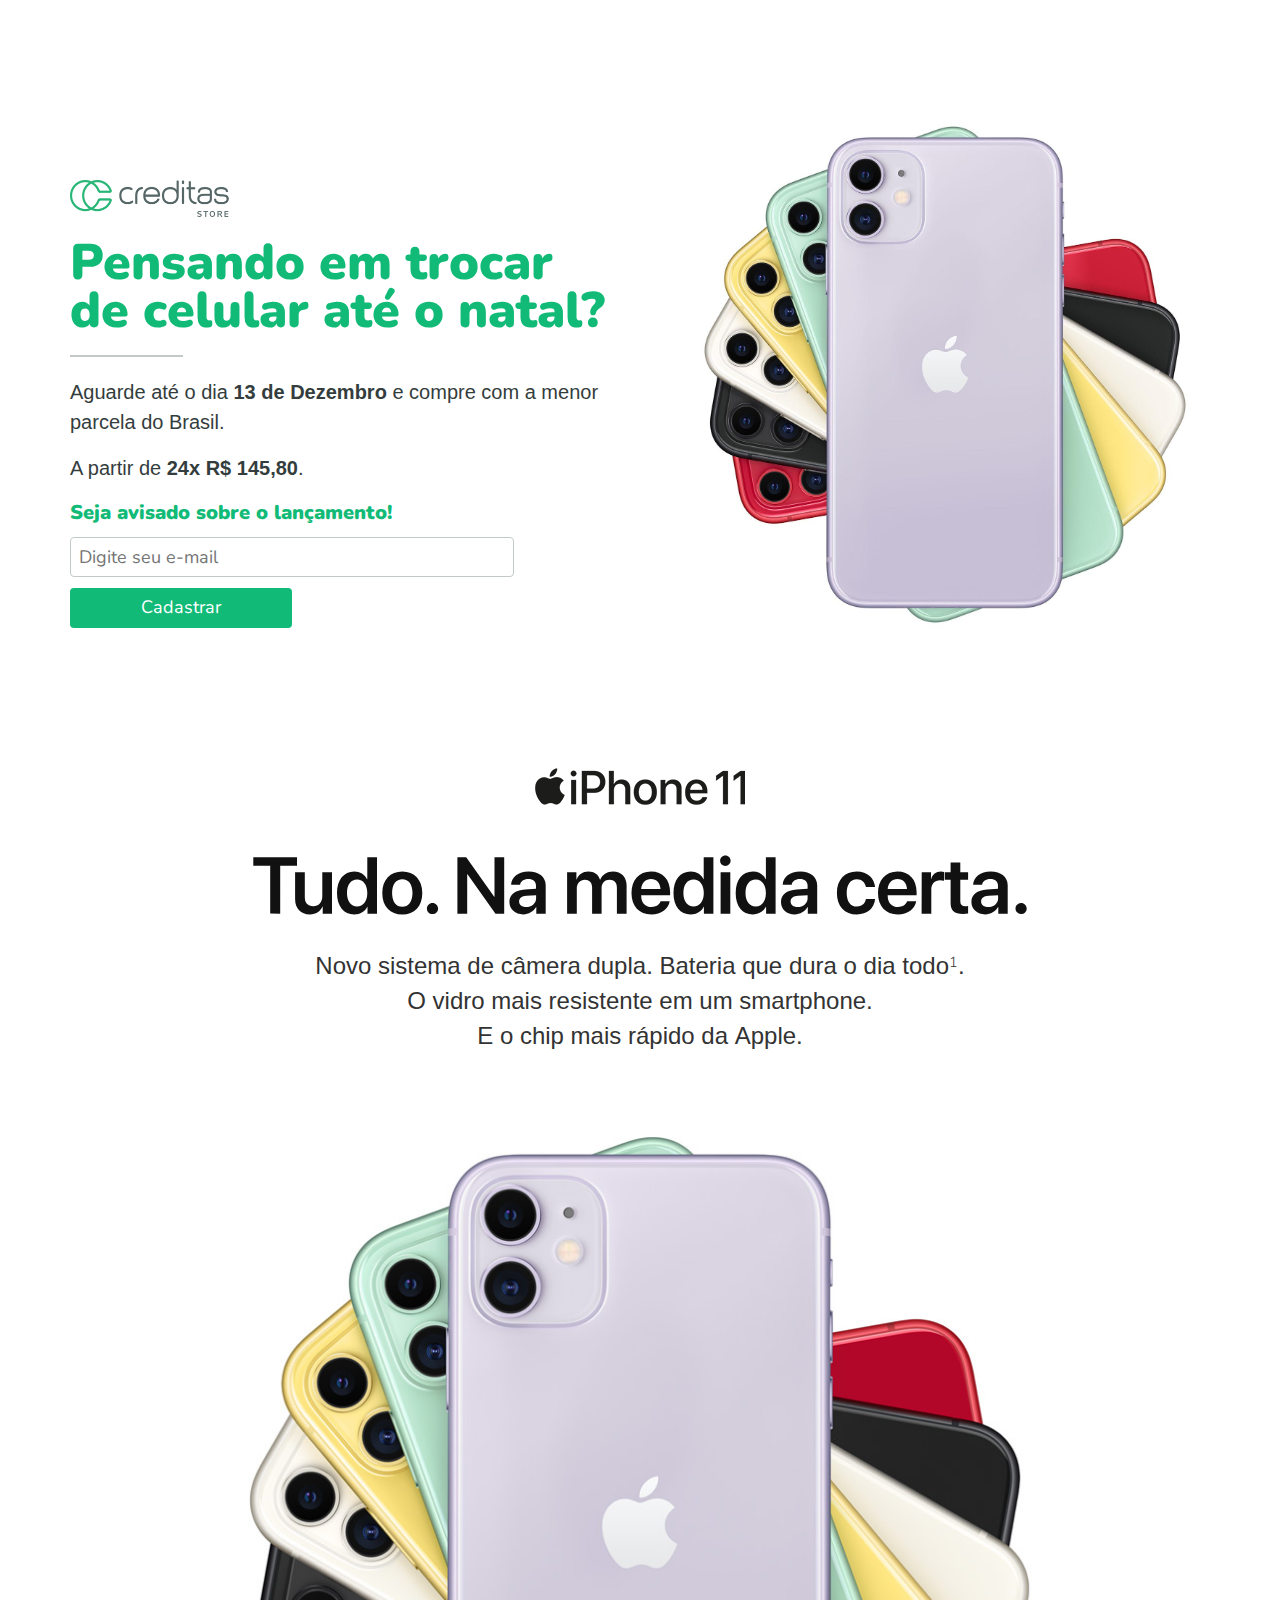
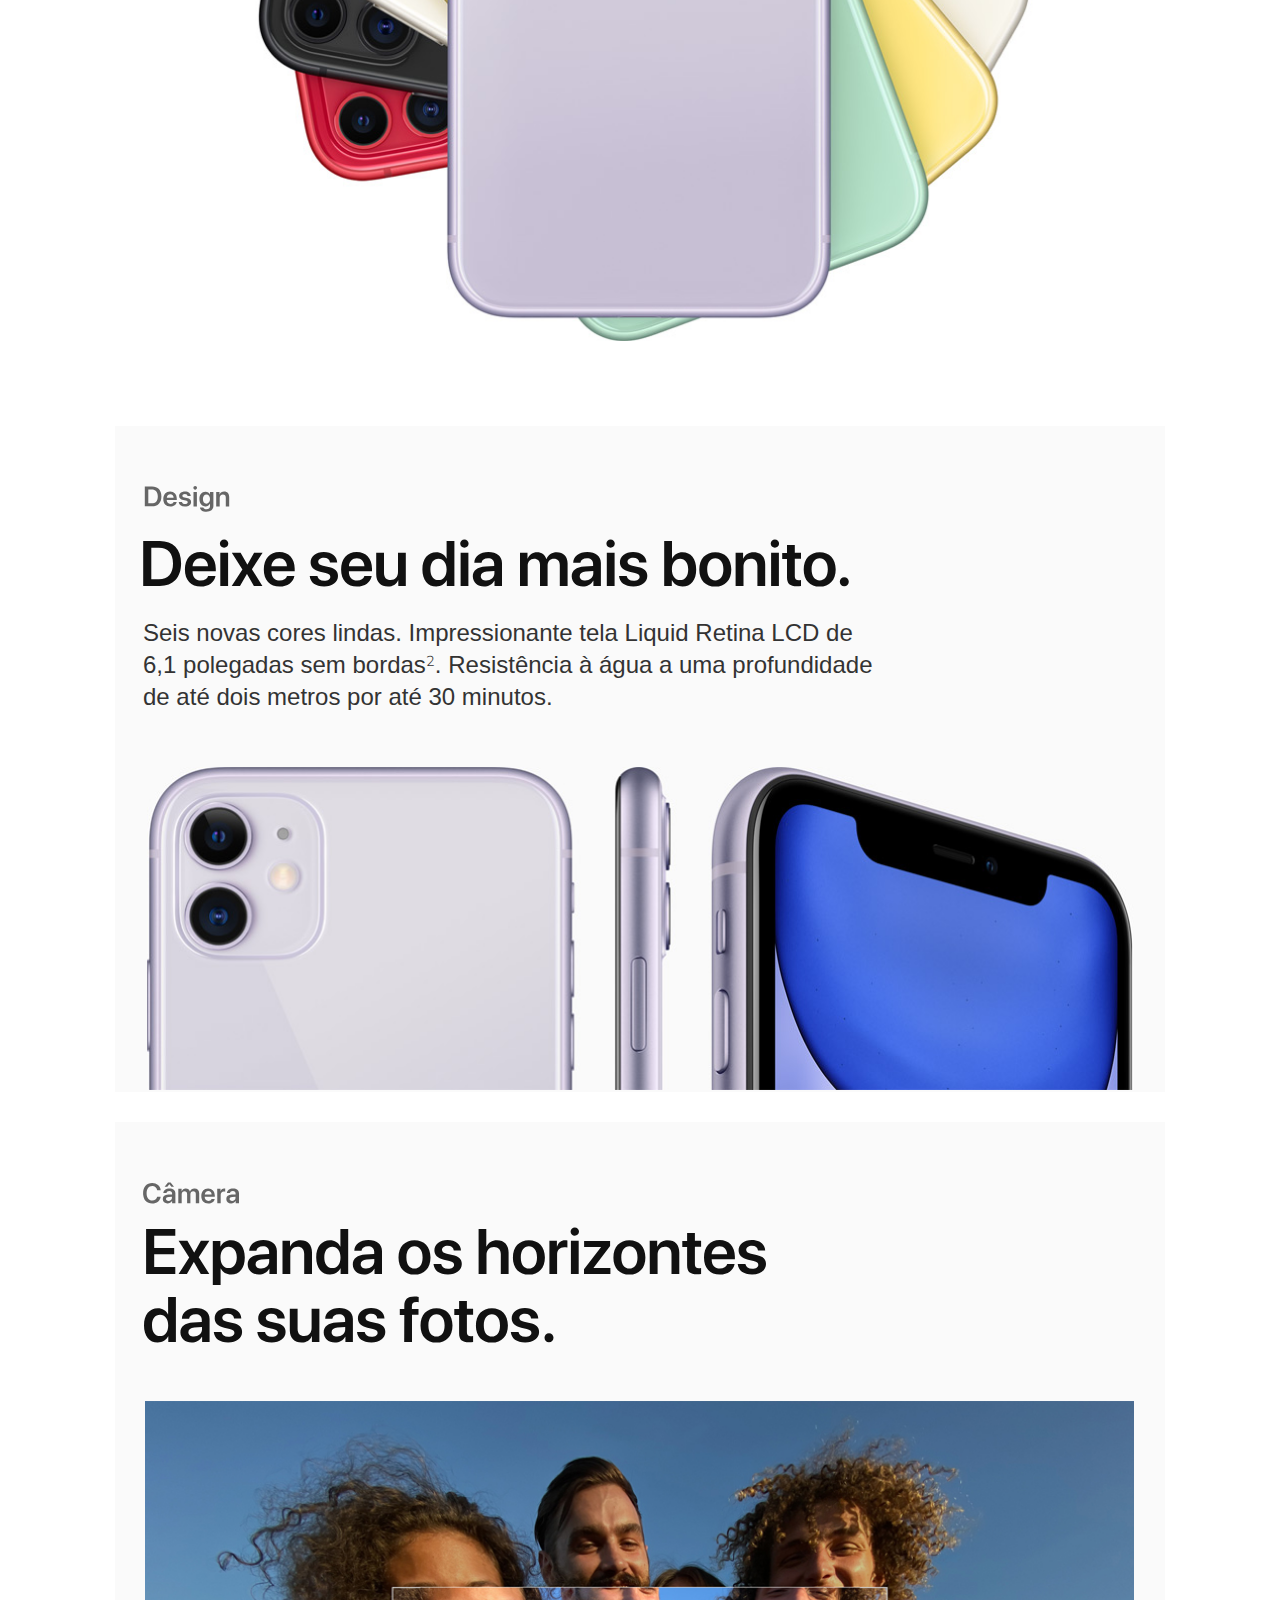
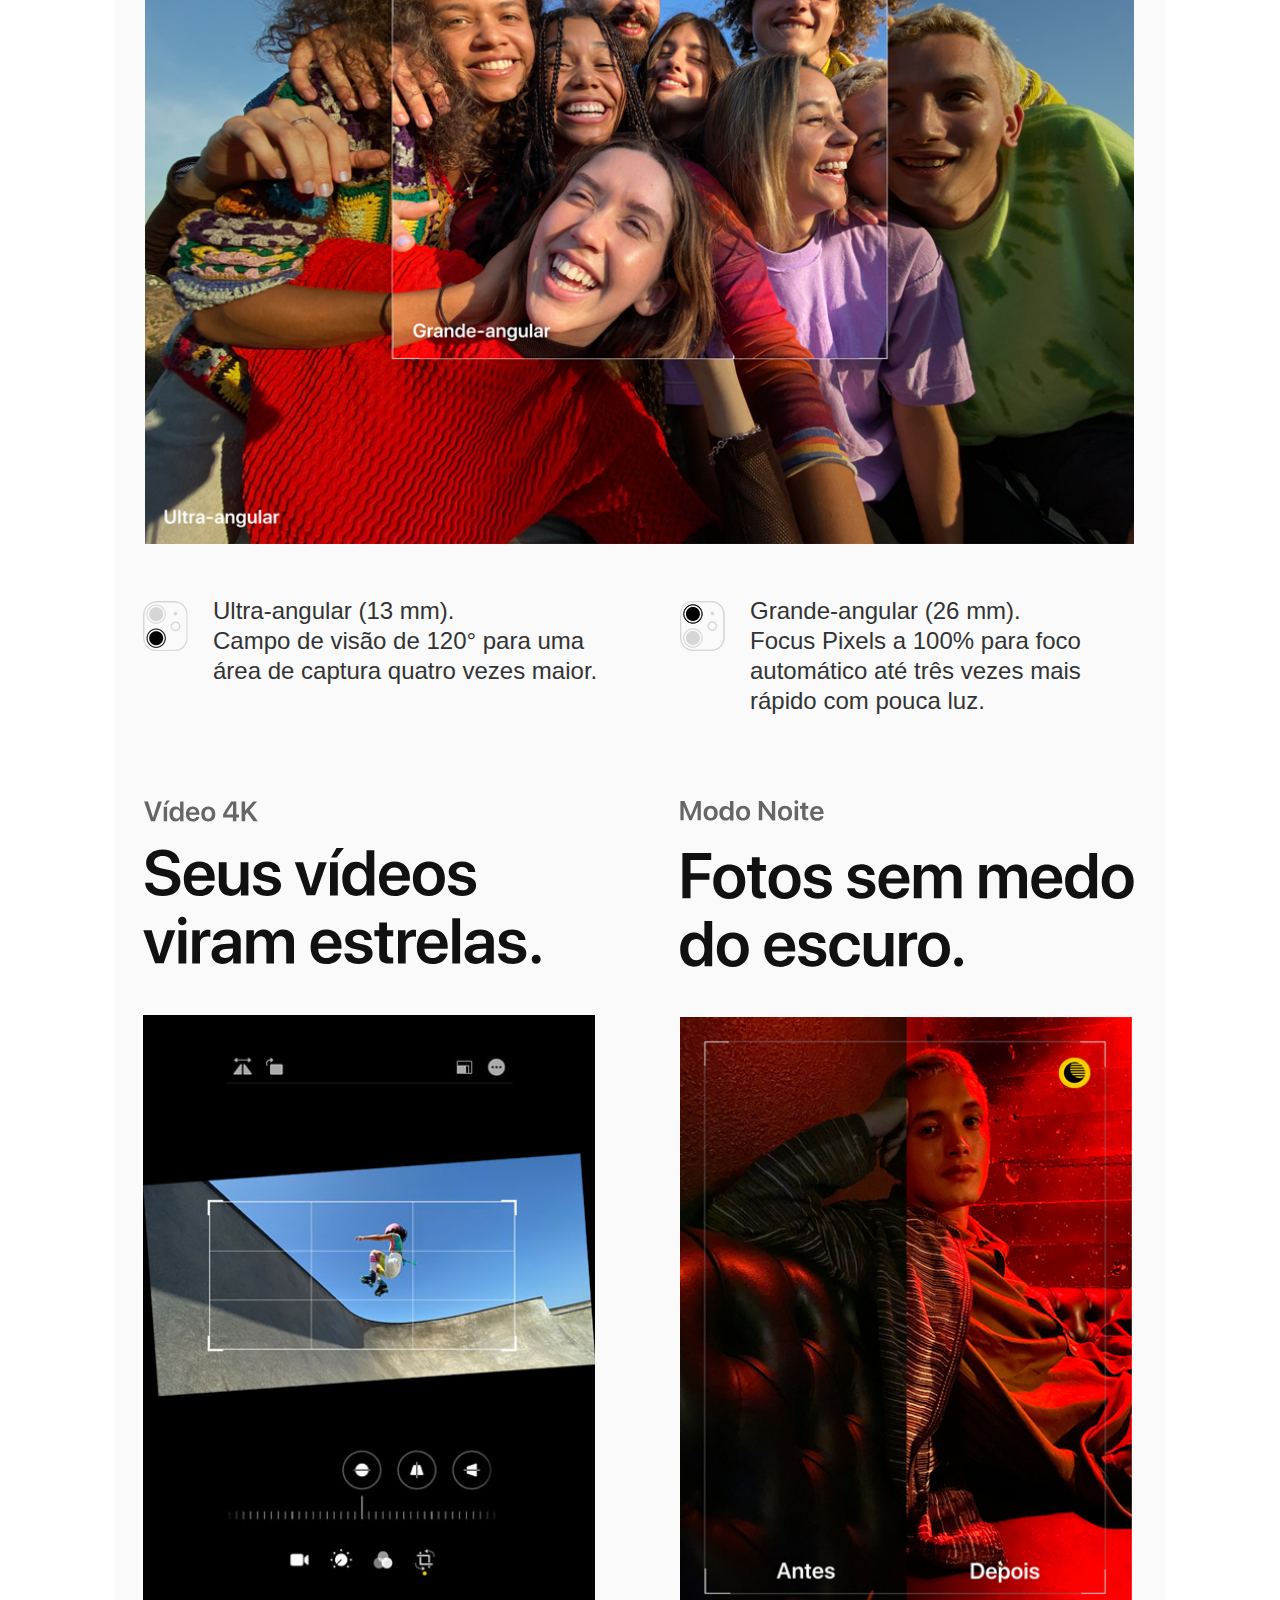
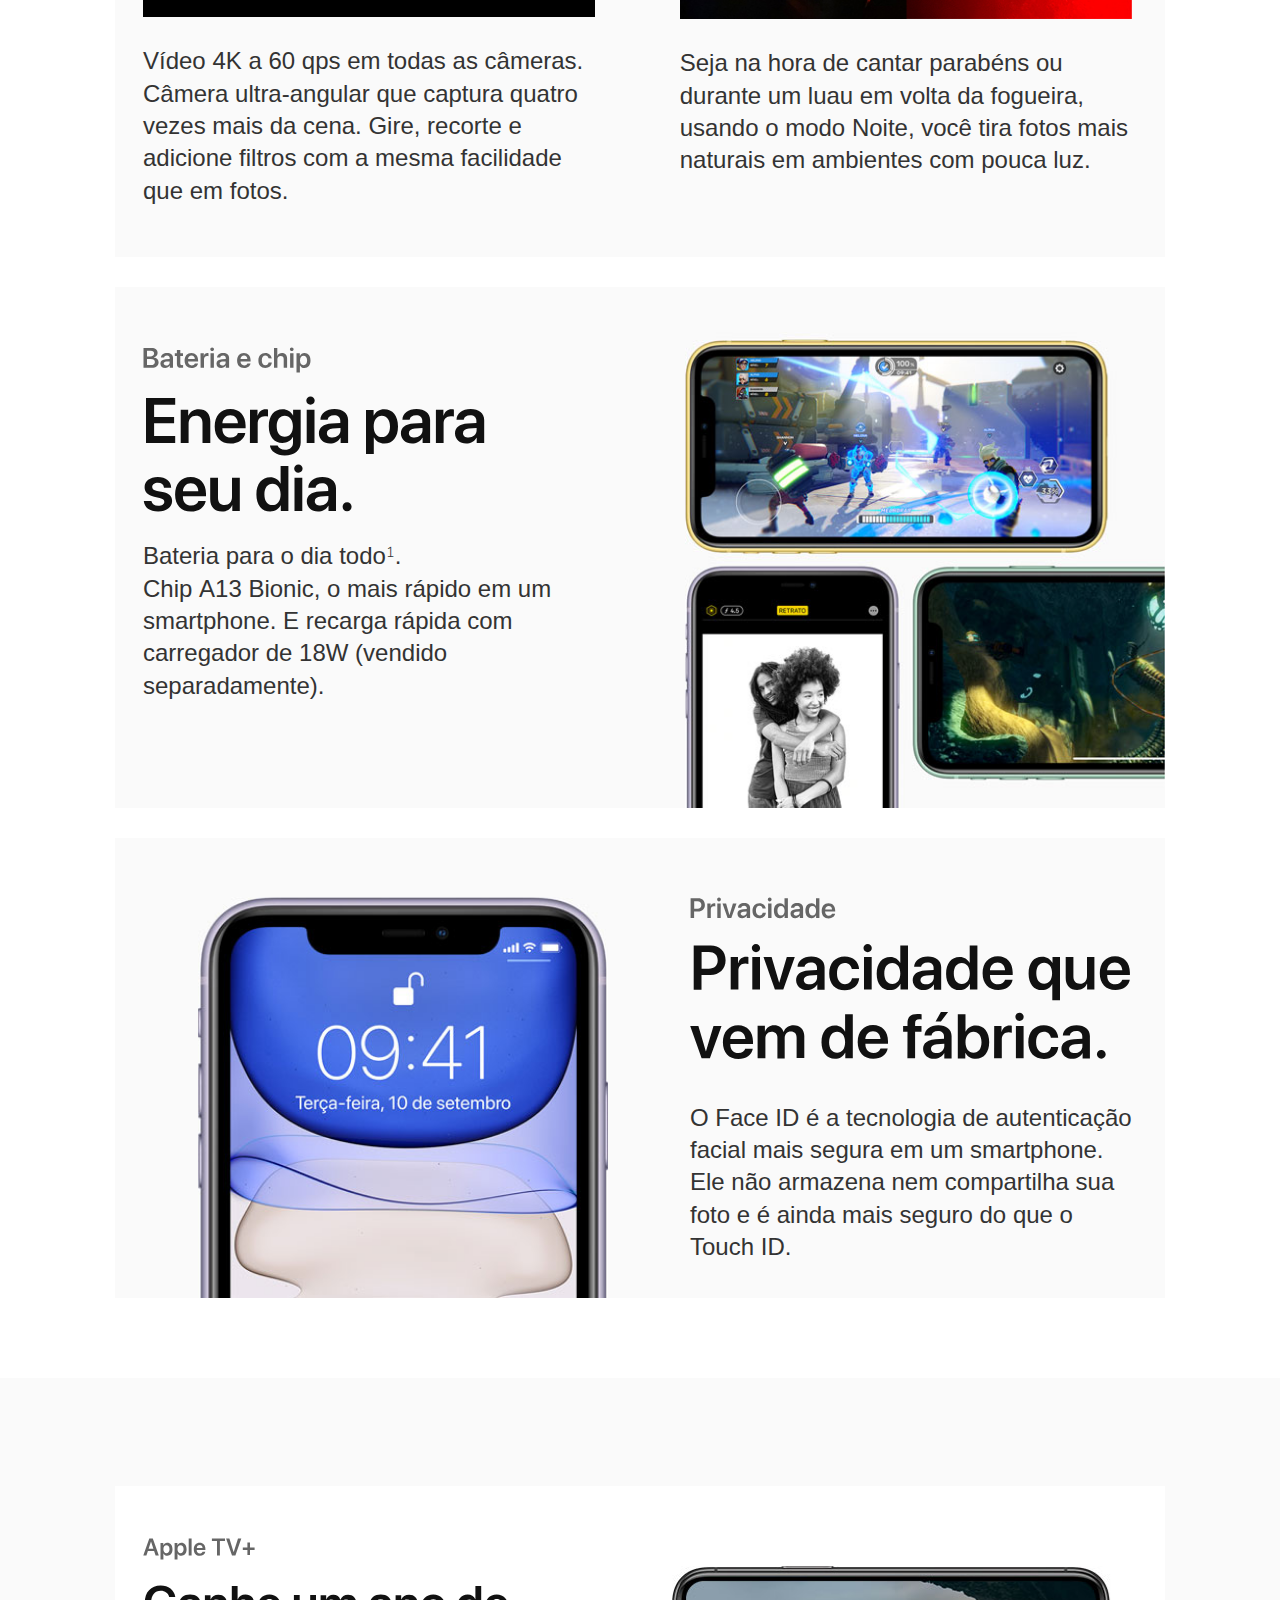
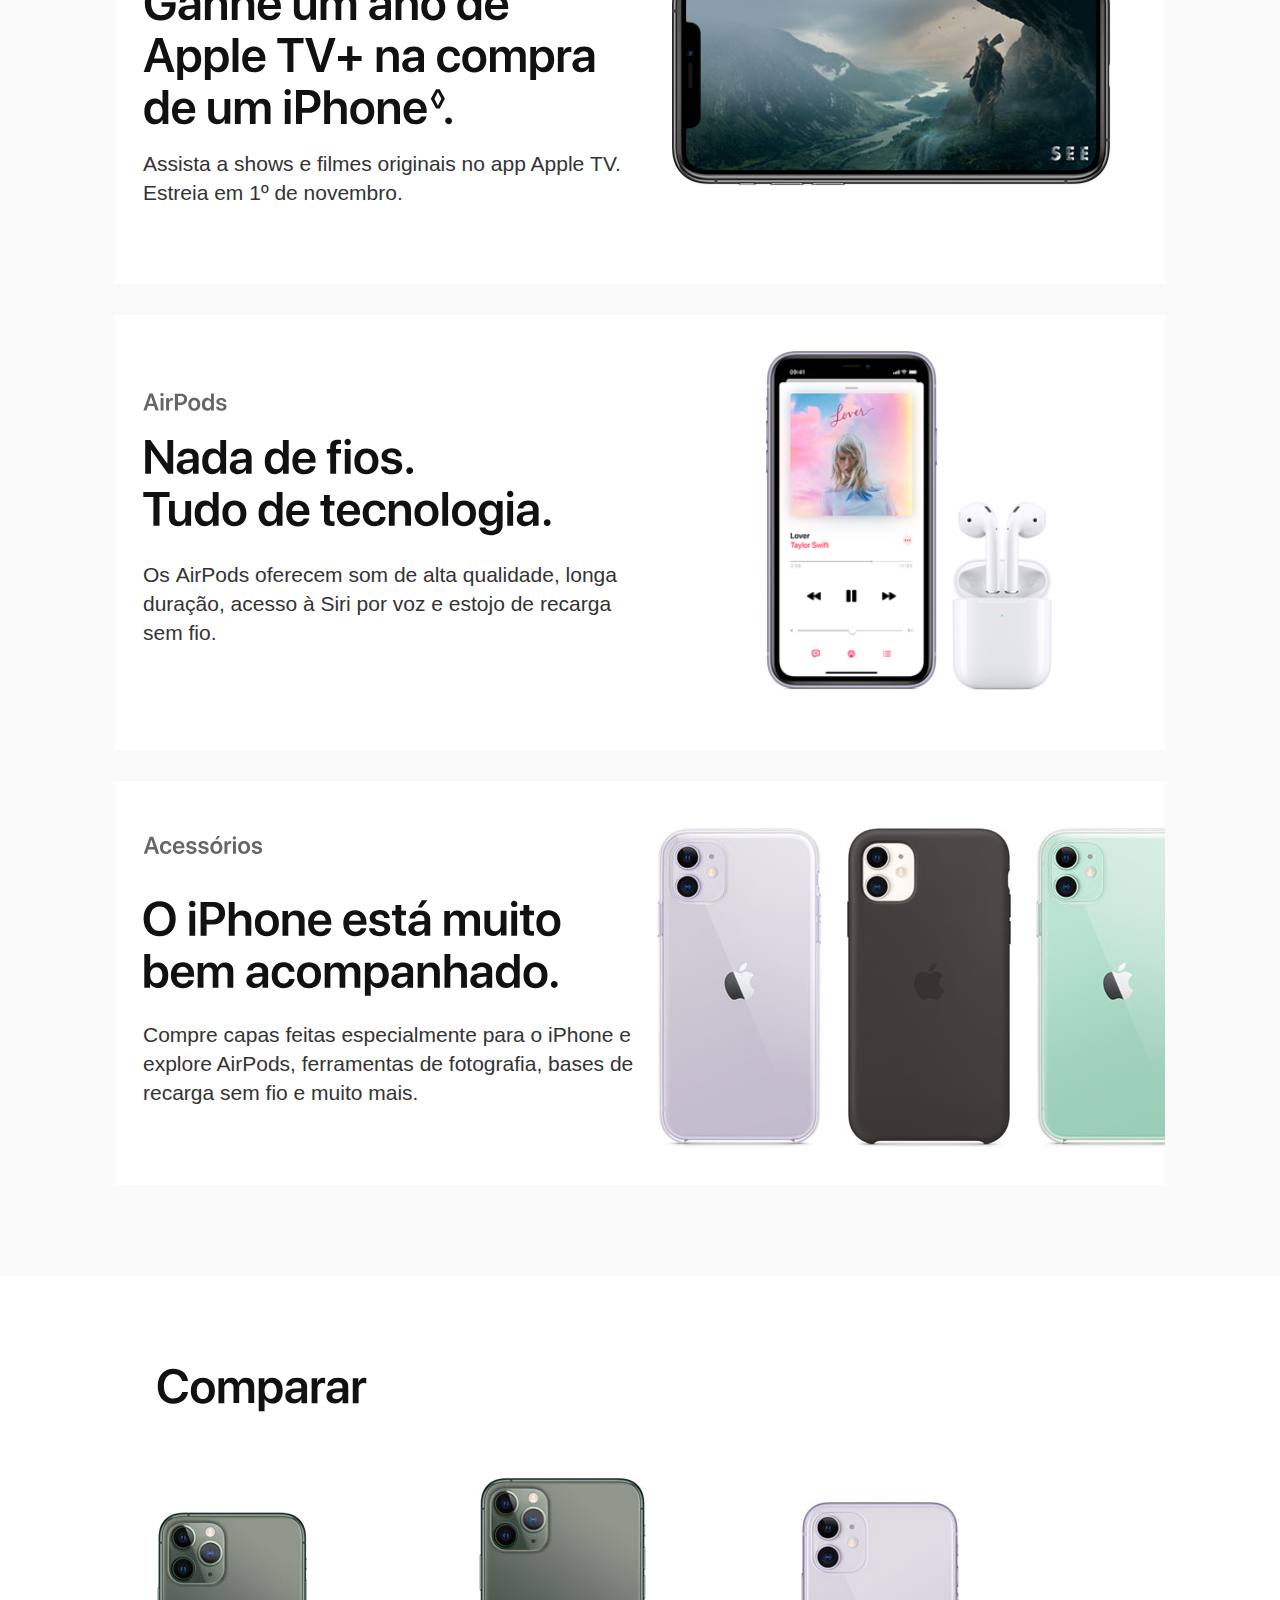
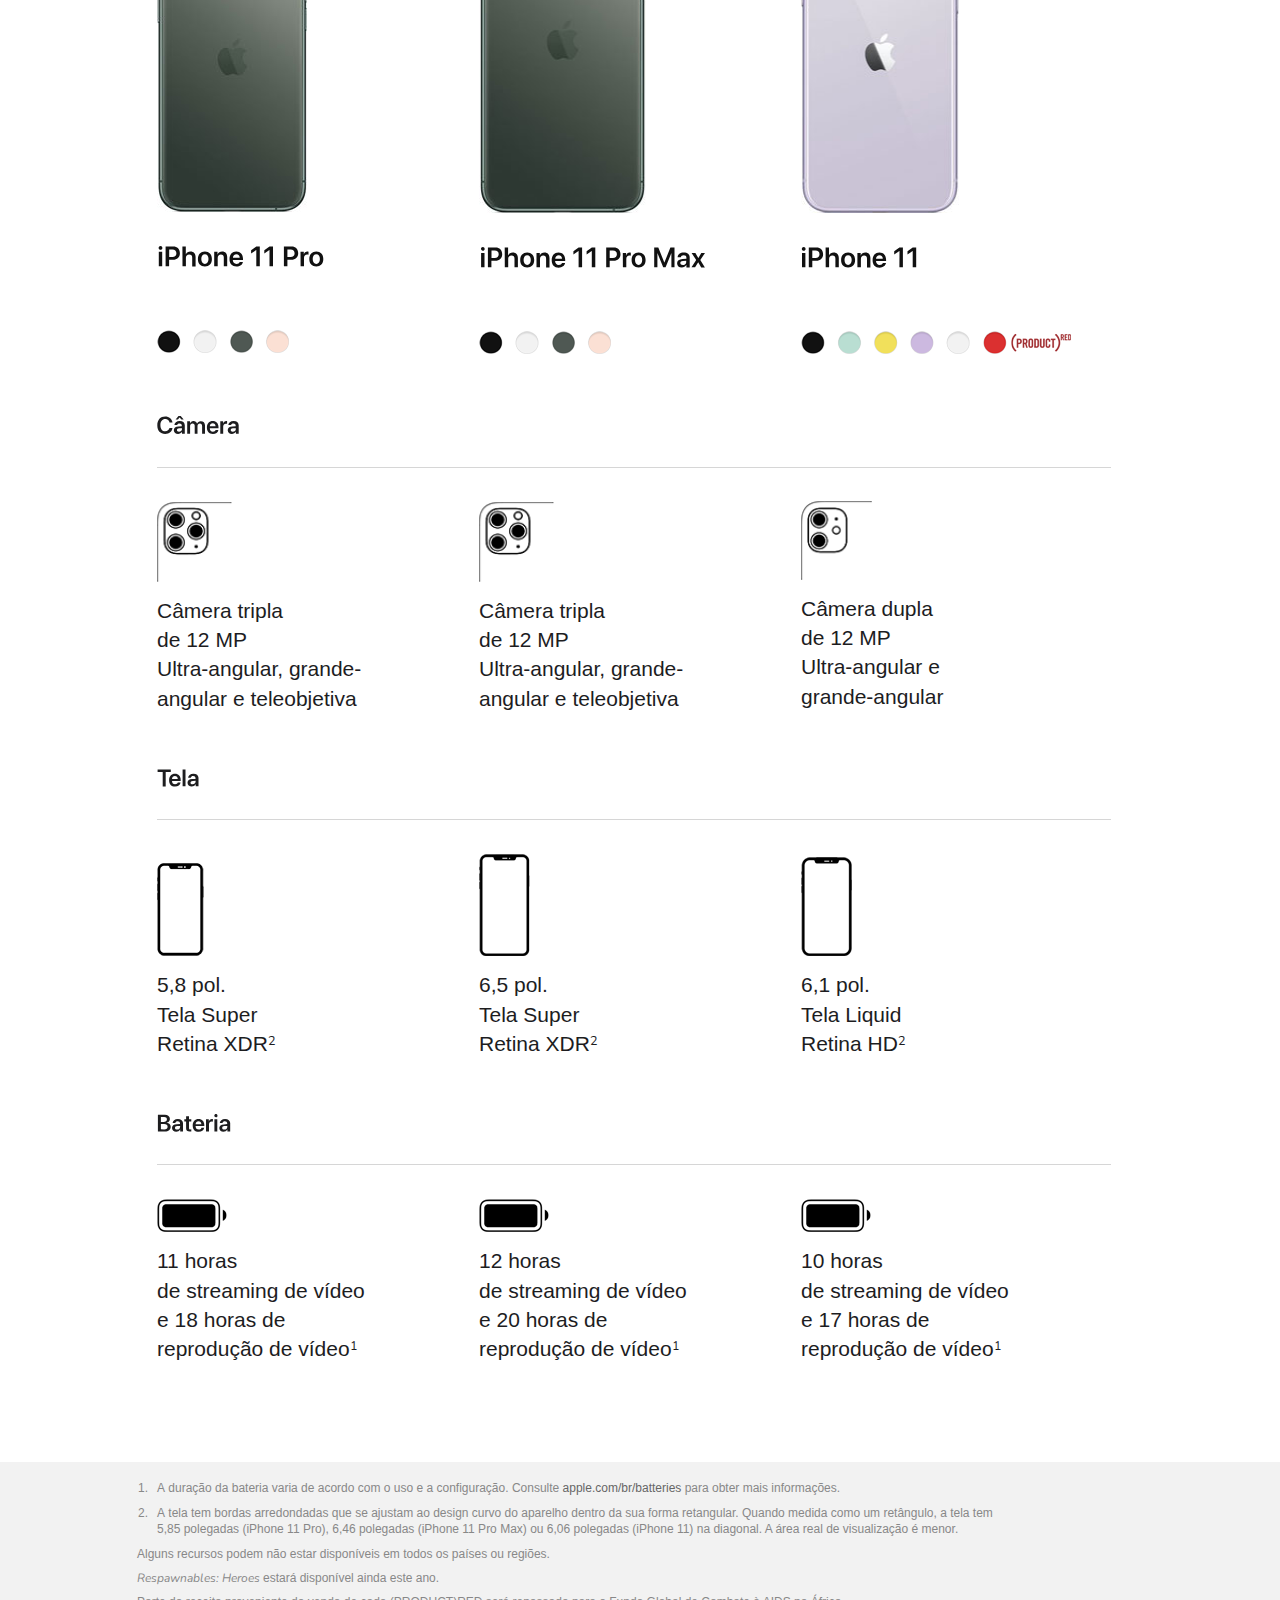
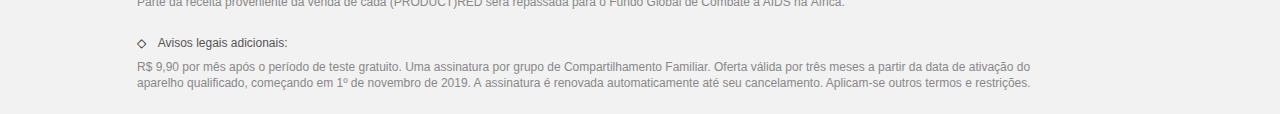
==== landing-teaser/index.html @ 9e68fc58 "tweaks" ====
<!DOCTYPE html>
<html lang="en">
<head>
  <meta charset="utf-8">
  <title>Creditas Store - Não compre seu iPhone agora! Aguarde nosso lançamento no dia 13</title>
  <meta content="width=device-width, initial-scale=1.0" name="viewport">
  <meta content="" name="keywords">
  <meta content="" name="description">
  <script src="https://code.jquery.com/jquery-3.4.1.min.js"></script>

  <!-- Google Fonts -->
  <link href="https://fonts.googleapis.com/css?family=Nunito:400,800&display=swap" rel="stylesheet">
  <link href="https://fonts.googleapis.com/css?family=Nunito+Sans:600&display=swap" rel="stylesheet">


  <!-- Bootstrap CSS File -->
  <link href="lib/bootstrap/css/bootstrap.min.css" rel="stylesheet">

  <!-- Main Stylesheet File -->
  <link href="css/style.css" rel="stylesheet">
  <!-- Apple Stylesheet File -->
  <link rel="stylesheet" href="css/apple.css">

  <script>
  $(document).ready(function(){
    // Add smooth scrolling to all links
    $("a").on('click', function(event) {

      // Make sure this.hash has a value before overriding default behavior
      if (this.hash !== "") {
        // Prevent default anchor click behavior
        event.preventDefault();

        // Store hash
        var hash = this.hash;

        // Using jQuery's animate() method to add smooth page scroll
        // The optional number (800) specifies the number of milliseconds it takes to scroll to the specified area
        $('html, body').animate({
          scrollTop: $(hash).offset().top
        }, 800, function(){

          // Add hash (#) to URL when done scrolling (default click behavior)
          window.location.hash = hash;
        });
      } // End if
    });
  });
  </script>

</head>

<body>

  <div id="header">
    <div class="container">
      <div class="row">
        <div class="col-md-6 mt">
          <h4 color="5dca88"><a href="index.html"><img src="img/creditas-store.gif" alt="Creditas Store" id="creditasLogo"></a></h4>
          <h2>Pensando em trocar de celular até o natal?</h2>
          <hr>
          <p>Aguarde até o dia <strong>13 de Dezembro</strong> e compre com a menor parcela do Brasil.</p>
          <h3>A partir de <strong>24x R$ 145,80</strong>.</h3>

          <div>
            <h6>Seja avisado sobre o lançamento!</h6>
            <form id="newsletter-form">
              <input type="text" name="Endereço de E-mail" placeholder="Digite seu e-mail"/>
              <button type="submit"id="submit-form">Cadastrar</button>
            </form>
          </div>

          <!-- <a href="#saibamaisiphone11">Conheça mais sobre o modelo</a> -->
        </div>

        <div class="col-md-6 centered">
          <img src="img/iphone-front.jpg" width="580">
        </div>
      </div>
      <!--/row -->
    </div>
    <!-- /.container -->
  </div>
  <!--/Header -->
  <!-- Apple product -->
  <div class="iphone11area" id="saibamaisiphone11">
    <div id="p1ca550">

    <div class="p1ca550-main-content-wrapper p1ca550-layout-orig p1ca550-layout-light">
        <section class="p1ca550-content-container p1ca550-section-intro">
            <div class="p1ca550-row p1ca550-row-gutter p1ca550-row-gutter-intro">
                <div class="p1ca550-small-12 p1ca550-columns">
                    <h1 class="p1ca550-main-logo" id="">iPhone 11</h1>
                </div>
            </div>
            <div class="p1ca550-row p1ca550-row-gutter p1ca550-heading">
                <div class="p1ca550-column p1ca550-small-12">
                    <h2 class="p1ca550-content-section-heading p1ca550-center p1ca550-svg" data-layers="RX-S1_Headline">Tudo. Na medida certa.</h2>

                    <!-- <div class="p1ca550-row p1ca550-desktop-hide">
                        <div class="p1ca550-small-12 p1ca550-background-image p1ca550-background-image-hero">
                        </div>
                    </div> -->

                    <p class="p1ca550-section-text p1ca550-center" data-layers="S1_Para_1">Novo sistema de câmera dupla. Bateria que dura o dia todo<sup class="p1ca550-sup">1</sup>. O vidro mais resistente em um smartphone. <br class="p1ca550-desktop-break">E o chip mais rápido da Apple.</p>
                </div>
            </div>
            <div class="p1ca550-row p1ca550-mobile-hide">
                <div class="p1ca550-small-12 p1ca550-background-image p1ca550-background-image-hero">
                </div>
            </div>
        </section>    <section class="p1ca550-content-container p1ca550-section-2">
            <div class="p1ca550-row p1ca550-row-gutter">
                <div class="p1ca550-column p1ca550-small-12">
                    <h3 class="p1ca550-content-section-heading p1ca550-svg" data-layers="RX-S2_Sub_1">Design</h3>
                    <h2 class="p1ca550-content-section-heading p1ca550-svg" data-layers="RX-S2_Title_1">Deixe seu dia mais bonito.</h2>
                    <div class="p1ca550-row p1ca550-desktop-hide">
                        <div class="p1ca550-small-12 p1ca550-background-image p1ca550-background-image-section-2-1">
                        </div>
                    </div>
                    <p class="p1ca550-section-text" data-layers="S2_Para_1">Seis novas cores lindas. Impressionante tela Liquid Retina LCD de 6,1 polegadas sem bordas<sup class="p1ca550-sup">2</sup>. Resistência à água a uma profundidade de até dois metros por até 30 minutos.</p>
                </div>
            </div>
            <div class="p1ca550-row p1ca550-mobile-hide">
                <div class="p1ca550-small-12 p1ca550-background-image p1ca550-background-image-section-2-1">
                </div>
            </div>
        </section>    <section class="p1ca550-content-container p1ca550-section-3">
            <div class="p1ca550-row p1ca550-row-gutter">
                <div class="p1ca550-column p1ca550-small-12">
                    <h3 class="p1ca550-content-section-heading p1ca550-svg" data-layers="RX-S3_Sub_1">Câmera</h3>
                    <h2 class="p1ca550-content-section-heading p1ca550-svg" data-layers="RX-S3_Title_1,RX-S3_Title_1_1">Expanda os horizontes das suas fotos. &nbsp;</h2>
                </div>
            </div>
            <div class="p1ca550-row p1ca550-row-gutter">
                <div class="p1ca550-small-12 p1ca550-background-image p1ca550-background-image-section-3-1">
                </div>
            </div>
            <div class="p1ca550-row p1ca550-row-gutter p1ca550-product-features">
                <div class="p1ca550-columns p1ca550-small-12 p1ca550-medium-6">
                    <div class="p1ca550-product-image p1ca550-background-image p1ca550-background-image-lense">

                    </div>
                    <div class="p1ca550-product-text">
                        <p data-layers="S3_Para_1_2"><span class="p1ca550-strong" data-layers="S3_Para_1">Ultra-angular (13 mm).</span><br>Campo de visão de 120&#176; para uma área de captura quatro vezes maior.</p>
                    </div>
                </div>
                <div class="p1ca550-columns p1ca550-small-12 p1ca550-medium-6">
                    <div class="p1ca550-product-image p1ca550-background-image p1ca550-background-image-lense-2 p1ca550-nudge-desk">

                    </div>
                    <div class="p1ca550-product-text p1ca550-nudge-desk">
                        <p data-layers="S3_Para_2_2"><span class="p1ca550-strong" data-layers="S3_Para_2">Grande-angular (26 mm).</span><br>Focus Pixels a 100% para foco automático até três vezes mais rápido com pouca luz.</p>
                    </div>
                </div>
            </div>
        </section>    <section class="p1ca550-content-container p1ca550-section-4">
            <div class="p1ca550-row p1ca550-row-gutter">
                <div class="p1ca550-columns p1ca550-small-12 p1ca550-medium-6">
                    <div class="p1ca550-row p1ca550-inner-gutter-1">
                        <div class="p1ca550-column p1ca550-small-12">
                            <h3 class="p1ca550-content-section-heading p1ca550-svg p1ca550-sub-title-1" data-layers="RX-S3_Sub_2">Vídeo 4K</h3>
                            <h2 class="p1ca550-content-section-heading p1ca550-svg p1ca550-title-1" data-layers="RX-S3_Title_2">Seus vídeos viram estrelas.</h2>
                        </div>
                        <div class="p1ca550-small-12 p1ca550-background-image p1ca550-background-image-section-4-1">
                        </div>
                        <div class="p1ca550-column p1ca550-small-12">
                            <p class="p1ca550-section-text" data-layers="S3_Para_3">Vídeo 4K a 60&#160;qps em todas as câmeras. Câmera ultra-angular que captura quatro vezes mais da cena. Gire, recorte e adicione filtros com a mesma facilidade que em fotos.</p>
                        </div>
                    </div>
                </div>
                <div class="p1ca550-desktop-hide p1ca550-spacer"></div>
                <div class="p1ca550-columns p1ca550-small-12 p1ca550-medium-6">
                    <div class="p1ca550-row p1ca550-inner-gutter-2">
                        <div class="p1ca550-column p1ca550-small-12">
                            <h3 class="p1ca550-content-section-heading p1ca550-svg p1ca550-sub-title-2" data-layers="RX-S3_Sub_3">Modo Noite</h3>
                            <h2 class="p1ca550-content-section-heading p1ca550-svg p1ca550-title-2" data-layers="RX-S3_Title_3">Fotos sem medo do escuro.</h2>
                        </div>
                        <div class="p1ca550-small-12 p1ca550-background-image p1ca550-background-image-section-4-2">
                        </div>
                        <div class="p1ca550-column p1ca550-small-12">
                            <p class="p1ca550-section-text" data-layers="S3_Para_3">Seja na hora de cantar parabéns ou durante um luau em volta da fogueira, usando o modo Noite, você tira fotos mais naturais em ambientes com pouca luz.</p>
                        </div>
                    </div>
                </div>
            </div>
        </section>    <section class="p1ca550-content-container p1ca550-section-5">
            <div class="p1ca550-row p1ca550-row-gutter p1ca550-edge-right">
                <div class="p1ca550-columns p1ca550-small-12 p1ca550-medium-6 p1ca550-constricted">
                    <div class="p1ca550-column p1ca550-small-12">
                        <h3 class="p1ca550-content-section-heading p1ca550-svg" data-layers="RX-S4_Sub_1">Bateria e chip</h3>
                        <h2 class="p1ca550-content-section-heading p1ca550-svg" data-layers="RX-S4_Title_1,RX-S4_Title_1_1">Energia para seu dia.</h2>
                        <p class="p1ca550-section-text" data-layers="S4_Para_1">Bateria para o dia todo<sup class="p1ca550-sup">1</sup>.<br class="p1ca550-desktop-break"> Chip&nbsp;A13&nbsp;Bionic, o mais rápido em um smartphone. E recarga rápida com carregador de 18W (vendido separadamente).</p>
                    </div>
                </div>
                <div class="p1ca550-columns p1ca550-small-12 p1ca550-medium-6">
                    <div class="p1ca550-small-12 p1ca550-background-image p1ca550-background-image-section-5-1">
                    </div>
                </div>
            </div>
        </section>    <section class="p1ca550-content-container p1ca550-section-6">
            <div class="p1ca550-columns p1ca550-small-12 p1ca550-medium-6 p1ca550-mobile-hide">
                <div class="p1ca550-small-12 p1ca550-background-image p1ca550-background-image-section-6-1">
                </div>
            </div>
            <div class="p1ca550-row p1ca550-row-gutter">
                <div class="p1ca550-columns p1ca550-small-12 p1ca550-medium-6 p1ca550-row-content">
                    <div class="p1ca550-column p1ca550-small-12">
                        <h3 class="p1ca550-content-section-heading p1ca550-svg" data-layers="RX-S5_Sub_1">Privacidade</h3>
                        <h2 class="p1ca550-content-section-heading p1ca550-svg" data-layers="RX-S5_Title_1,RX-S5_Title_1_1">Privacidade que vem de fábrica.</h2>
                        <p class="p1ca550-section-text" data-layers="S5_Para_1">O Face&nbsp;ID é a tecnologia de autenticação facial mais segura em um smartphone. Ele não armazena nem compartilha sua foto e é ainda mais seguro do que o Touch ID.</p>
                    </div>
                </div>
            </div>
            <div class="p1ca550-row p1ca550-row-gutter">
                <div class="p1ca550-columns p1ca550-small-12 p1ca550-medium-6 p1ca550-desktop-hide">
                    <div class="p1ca550-small-12 p1ca550-background-image p1ca550-background-image-section-6-1">
                    </div>
                </div>
            </div>
        </section>    <div id="p1ca550-modules" class="p1ca550-modules-wrapper">
            <section class="p1ca550-content-container p1ca550-section-modules">
                <div class="p1ca550-row p1ca550-row-gutter p1ca550-table p1ca550-section-bkg p1ca550-module-0">
                    <div class="p1ca550-table-cell p1ca550-valign-middle">
                        <h3 class="p1ca550-content-section-heading p1ca550-svg" data-layers="RX-S6_Sub_1">Apple&nbsp;TV+</h3>
                        <h2 class="p1ca550-content-section-heading p1ca550-svg" data-layers="RX-S6_Title_1">Ganhe um ano de Apple&nbsp;TV+ na compra de um iPhone&#9674;.</h2>
                        <p data-layers="S6_Para_1">Assista a shows e filmes originais no app Apple TV. Estreia em 1º de novembro.</p>
                    </div>
                    <div class="p1ca550-table-cell p1ca550-valign-middle">
                        <div class="p1ca550-small-12 p1ca550-background-image p1ca550-background-image-modules-0">
                        </div>
                    </div>
                </div>
                <div class="p1ca550-row p1ca550-row-gutter p1ca550-table p1ca550-section-bkg p1ca550-module-1">
                    <div class="p1ca550-table-cell p1ca550-valign-middle">
                        <h3 class="p1ca550-content-section-heading p1ca550-svg" data-layers="RX-S8_Sub_1">AirPods</h3>
                        <h2 class="p1ca550-content-section-heading p1ca550-svg" data-layers="RX-S8_Title_1">Nada de fios. Tudo de tecnologia.</h2>
                        <p data-layers="S8_Para_1">Os AirPods oferecem som de alta qualidade, longa duração, acesso à Siri por voz e estojo de recarga sem fio.</p>
                    </div>
                    <div class="p1ca550-table-cell p1ca550-valign-middle">
                        <div class="p1ca550-small-12 p1ca550-background-image p1ca550-background-image-modules-1">
                        </div>
                    </div>
                </div>
                <div class="p1ca550-row p1ca550-row-gutter p1ca550-table p1ca550-section-bkg p1ca550-module-3">
                    <div class="p1ca550-table-cell p1ca550-valign-middle">
                        <h3 class="p1ca550-content-section-heading p1ca550-svg" data-layers="RX-S9_Sub_1">Acessórios</h3>
                        <h2 class="p1ca550-content-section-heading p1ca550-svg" data-layers="RX-S9_Title_1">O iPhone está muito bem acompanhado.</h2>
                        <p data-layers="S9_Para_1">Compre capas feitas especialmente para o iPhone e explore AirPods, ferramentas de fotografia, bases de recarga sem fio e muito mais.</p>
                    </div>
                    <div class="p1ca550-table-cell p1ca550-valign-middle">
                        <div class="p1ca550-small-12 p1ca550-background-image p1ca550-background-image-modules-3">
                        </div>
                    </div>
                </div>
            </section>
        </div>    <div class="p1ca550-section-color-wrapper">
            <section class="p1ca550-content-container p1ca550-section-compare">
                <div class="p1ca550-row p1ca550-row-gutter">
                    <!-- p1ca550-svg -->
                    <h2 class="p1ca550-content-section-heading p1ca550-center p1ca550-svg">Comparar</h2>
                    <div class="p1ca550-column p1ca550-small-4">
                        <!-- p1ca550-svg -->
                        <div class="p1ca550-background-image p1ca550-background-image-compare-product-1"></div>
                        <h3 class="p1ca550-product-name p1ca550-product-2 p1ca550-svg" data-layers="RX-S12_Title_1">iPhone&nbsp;11&nbsp;Pro</h3>

                        <div class="p1ca550-background-image p1ca550-background-image-compare-color-1"></div>
                    </div>
                    <div class="p1ca550-column p1ca550-small-4">
                        <div class="p1ca550-background-image p1ca550-background-image-compare-product-2"></div>
                        <h3 class="p1ca550-product-name p1ca550-product-1 p1ca550-svg" data-layers="RX-S12_Title_2">iPhone&nbsp;11&nbsp;Pro Max</h3>

                        <div class="p1ca550-background-image p1ca550-background-image-compare-color-1"></div>
                    </div>
                    <div class="p1ca550-column p1ca550-small-4">
                        <!-- p1ca550-svg -->
                        <div class="p1ca550-background-image p1ca550-background-image-compare-product-3"></div>
                        <h3 class="p1ca550-product-name p1ca550-product-3 p1ca550-svg" data-layers="RX-S12_Title_3">iPhone&nbsp;11</h3>

                        <div class="p1ca550-background-image p1ca550-background-image-compare-color-3"></div>
                    </div>
                    <div class="p1ca550-column p1ca550-small-12">
                        <h3 class="p1ca550-product-detail-title p1ca550-title-1 p1ca550-svg" data-layers="RX-S12_Title_4">Câmera</h3>
                    </div>
                    <div class="p1ca550-column p1ca550-small-4">
                        <div class="p1ca550-background-image p1ca550-background-image-compare-camera-1"></div>
                        <h3 class="p1ca550-product-compare-bold" data-layers="S12_Para_1">Câmera tripla de 12 MP</h3>
                        <h3 class="p1ca550-product-compare" data-layers="S12_Para_1_1">Ultra-angular, grande-angular e teleobjetiva</h3>
                    </div>
                    <div class="p1ca550-column p1ca550-small-4">
                        <div class="p1ca550-background-image p1ca550-background-image-compare-camera-1"></div>
                        <h3 class="p1ca550-product-compare-bold" data-layers="S12_Para_2">Câmera tripla de 12 MP</h3>
                        <h3 class="p1ca550-product-compare" data-layers="S12_Para_2_1">Ultra-angular, grande-angular e teleobjetiva</h3>
                    </div>
                    <div class="p1ca550-column p1ca550-small-4">
                        <div class="p1ca550-background-image p1ca550-background-image-compare-camera-3"></div>
                        <h3 class="p1ca550-product-compare-bold" data-layers="S12_Para_3">Câmera dupla de 12 MP </h3>
                        <h3 class="p1ca550-product-compare" data-layers="S12_Para_3_1">Ultra-angular e grande-angular</h3>
                    </div>
                    <div class="p1ca550-column p1ca550-small-12">
                        <h3 class="p1ca550-product-detail-title p1ca550-title-2 p1ca550-svg" data-layers="RX-S12_Title_5">Tela</h3>
                    </div>
                    <div class="p1ca550-column p1ca550-small-4">
                        <div class="p1ca550-background-image p1ca550-background-image-compare-display-five-eight-inch"></div>
                        <h3 class="p1ca550-product-compare-bold" data-layers="S12_Para_4">5,8 pol.</h3>
                        <h3 class="p1ca550-product-compare" data-layers="S12_Para_4_1">Tela Super Retina XDR<sup class="p1ca550-sup">2</sup></h3>
                    </div>
                    <div class="p1ca550-column p1ca550-small-4">
                        <div class="p1ca550-background-image p1ca550-background-image-compare-display-six-five-inch"></div>
                        <h3 class="p1ca550-product-compare-bold" data-layers="S12_Para_5">6,5 pol.</h3>
                        <h3 class="p1ca550-product-compare" data-layers="S12_Para_5_1">Tela Super Retina XDR<sup class="p1ca550-sup">2</sup></h3>
                    </div>
                    <div class="p1ca550-column p1ca550-small-4">
                        <div class="p1ca550-background-image p1ca550-background-image-compare-display-six-one-inch"></div>
                        <h3 class="p1ca550-product-compare-bold" data-layers="S12_Para_6">6,1 pol.</h3>
                        <h3 class="p1ca550-product-compare" data-layers="S12_Para_6_1">Tela Liquid Retina&nbsp;HD<sup class="p1ca550-sup">2</sup></h3>
                    </div>
                    <div class="p1ca550-column p1ca550-small-12">
                        <h3 class="p1ca550-product-detail-title p1ca550-title-3 p1ca550-svg" data-layers="RX-S12_Title_6">Bateria</h3>
                    </div>
                    <div class="p1ca550-column p1ca550-small-4">
                        <div class="p1ca550-background-image p1ca550-background-image-compare-battery"></div>
                        <h3 class="p1ca550-product-compare-bold" data-layers="S12_Para_7">11 horas</h3>
                        <h3 class="p1ca550-product-compare" data-layers="S12_Para_7_1">de streaming de vídeo e 18 horas de reprodução de vídeo<sup class="p1ca550-sup">1</sup></h3>
                    </div>
                    <div class="p1ca550-column p1ca550-small-4">
                        <div class="p1ca550-background-image p1ca550-background-image-compare-battery"></div>
                        <h3 class="p1ca550-product-compare-bold" data-layers="S12_Para_8">12 horas</h3>
                        <h3 class="p1ca550-product-compare" data-layers="S12_Para_8_1">de streaming de vídeo e 20 horas de reprodução de vídeo<sup class="p1ca550-sup">1</sup></h3>
                    </div>
                    <div class="p1ca550-column p1ca550-small-4">
                        <div class="p1ca550-background-image p1ca550-background-image-compare-battery"></div>
                        <h3 class="p1ca550-product-compare-bold" data-layers="S12_Para_9">10 horas</h3>
                        <h3 class="p1ca550-product-compare" data-layers="S12_Para_9_1">de streaming de vídeo e 17 horas de reprodução de vídeo<sup class="p1ca550-sup">1</sup></h3>
                    </div>
                </div>
            </section>
        </div>    <section class="p1ca550-content-container p1ca550-footer">
            <div class="p1ca550-row p1ca550-row-gutter-footer">
                <div class="p1ca550-column p1ca550-small-12">

                    <ul class="p1ca550-unordered-list">
                        <li class="p1ca550-unordered-list-li" data-layers="Legal,Legal_B"><span class="p1ca550-list-number">1.</span>A duração da bateria varia de acordo com o uso e a configuração. Consulte <a target="_blank" href="https://www.apple.com/br/batteries" data-layers="Legal_A">apple.com/br/batteries</a> para obter mais informações.</li>
                        <li class="p1ca550-unordered-list-li" data-layers="Legal_1"><span class="p1ca550-list-number">2.</span>A tela tem bordas arredondadas que se ajustam ao design curvo do aparelho dentro da sua forma retangular. Quando medida como um retângulo, a tela tem 5,85 polegadas (iPhone 11 Pro), 6,46 polegadas (iPhone 11 Pro Max) ou 6,06 polegadas (iPhone 11) na diagonal. A área real de visualização é menor.</li>
                    </ul>
                    <p class="p1ca550-footer-p" data-layers="Legal_2">Alguns recursos podem não estar disponíveis em todos os países ou regiões.</p>
                    <p class="p1ca550-footer-p" data-layers="Legal_3"><em class="p1ca550-em">Respawnables: Heroes </em> estará disponível ainda este ano.</p>
                    <p class="p1ca550-footer-p">Parte da receita proveniente da venda de cada (PRODUCT)RED será repassada para o Fundo Global de Combate à AIDS na África.</p>
                    <p class="p1ca550-footer-p p1ca550-special-p"><span class="p1ca550-diamond">&#x25C7;</span> Avisos legais adicionais:</p>
                    <p class="p1ca550-footer-p">R$ 9,90 por mês após o período de teste gratuito. Uma assinatura por grupo de Compartilhamento Familiar. Oferta válida por três meses a partir da data de ativação do aparelho qualificado, começando em 1º de novembro de 2019. A assinatura é renovada automaticamente até seu cancelamento. Aplicam-se outros termos e restrições.</p>
                </div>
            </div>
        </section></div>
    </div>
  </div>
<!--

  <div id="copyrights">
    <div class="container">
      <p>
        &copy; Creditas Store
      </p>
    </div>
  </div> -->

  <script>
  $.fn.serializeObject = function() {
  	var o = {};
  	var a = this.serializeArray();
  	$.each(a, function() {
  		if (o[this.name]) {
  			if (!o[this.name].push) {
  				o[this.name] = [o[this.name]];
  			}
  			o[this.name].push(this.value || '');
  		} else {
  			o[this.name] = this.value || '';
  		}
  	});
  	return o;
  };

  var $form = $('form#newsletter-form'),
      //url = 'https://script.google.com/macros/s/AKfycbxLarVG8hcqD6DTXAd5FITK9lZhy_zF-DsBtEVCdAOfah5yT04/exec'
      url = 'https://script.google.com/a/creditas.com.br/macros/s/AKfycbwR74qCCuA3UizY9moHhnd7FHvsNhrUol0ONzna9sjaa36VdTXh/exec'
  $('#submit-form').on('click', function(e) {
    e.preventDefault();
    var jqxhr = $.ajax({
      url: url,
      method: "GET",
      dataType: "jsonp",
      data: $form.serializeObject()
    }).success(function(e){console.log(e);}
      // do something
    );
  })
  </script>
</body>
</html>
---- landing-teaser/css/style.css ----
* {
  margin: 0;
  padding: 0px;
  font-family: 'Nunito', sans-serif;
}

body {
  background: #fff;
  margin: 0;
  color: #444;
}

h1, h2, h3, h4, h6 {
  font-family: 'Nunito', sans-serif;
  font-weight: 900;
}
h3 {
  font-family: 'Nunito-sans', sans-serif;
  font-weight: 600;
  color: #343D3D;
}
h3 strong{
  font-family: 'Nunito-sans', sans-serif;
  font-weight: 700;
}
a{
  -moz-transition: all 0.3s ease-in-out;
	-o-transition: all 0.3s ease-in-out;
	-webkit-transition: all 0.3s ease-in-out;
	-ms-transition: all 0.3s ease-in-out;
	transition: all 0.3s ease-in-out;
	cursor: pointer;
}
p {
  padding: 0;
  margin-bottom: 12px;
  font-family: 'Nunito-sans', sans-serif;
  font-weight: 300;
  font-size: 20px;
  line-height: 30px;
  color: #343D3D;
  margin-top: 10px;
}

p strong{
 font-family: 'Nunito-sans', sans-serif;
}
html, body, .header, .iphone11area{
  height: 100%;
}

#creditasLogo{
  width: 160px;
}

.centered {
  text-align: center
}

.mt {
  margin-top: 8%;
}

.mb {
  margin-bottom: 50px;
}

.mtb {
  margin-top: 50px;
  margin-bottom: 50px;
}

.ptb {
  padding-top: 80px;
  padding-bottom: 80px;
}

.clear {
  clear: both;
  display: block;
  font-size: 0;
  height: 0;
  line-height: 0;
  width: 100%;
}


*, *:after, *:before {
  -webkit-box-sizing: border-box;
  -moz-box-sizing: border-box;
  box-sizing: border-box;
  padding: 0;
  margin: 0;
}

a {
  padding: 0;
  margin: 0;
  text-decoration: none;
  -webkit-transition: background-color .4s linear, color .4s linear;
  -moz-transition: background-color .4s linear, color .4s linear;
  -o-transition: background-color .4s linear, color .4s linear;
  -ms-transition: background-color .4s linear, color .4s linear;
  transition: background-color .4s linear, color .4s linear;
}

a:hover, a:focus {
  text-decoration: none;
  color: #696E74;
}

/* HEADER CONFIGURATION */

#header {
  margin-top: 6%;
  color: #ccc;
}

#header h2 {
  color: #11BB77;
  font-size: 50px;
  line-height: 48px;
}

#header h3 {
  color: #343D3D;
  font-weight: 400;
  font-size: 20px;
}

#header h4 {
  color: #343D3D;
  /* font-weight: 400;
  font-size: 28px; */
}
#header h6 {
  color: #11BB77;
  font-size: 20px;
  line-height: 48px;
  margin-bottom: 0;
}
#header hr {
  width: 20%;
  border: 1px solid #c3c9c9;
}
/* FORM CONFIGURATION */

form input{
  width: 80%;
  height: 40px;
  font-size: 18px;
  border: 1px solid #C3C9C9;
  box-sizing: border-box;
  border-radius: 4px;
  padding: 8px;
  line-height: 24px;
  color:#8A9696;
}
form button{
  margin-top:2%;
  width: 40%;
  font-size: 18px;
  padding: 9px 9px;
  line-height: 1.2;
  background: #11BB77;
  border-radius: 4px;
  box-shadow: none;
  border:none;
  color:#fff;
}
@media (max-width: 768px ) {
  #header {
    padding-top: 0;
  }
  #creditasLogo{
    width: 160px;
  }
  .h4 {
    margin-top: 0px;
    margin-bottom: 0px;
}
  img{
    width: 80%;
  }
  .mt {
    margin-top: 30px;
  }
  #copyrights{
    position: relative;
    bottom: 0px;
  }
  form input{
    width: 100%;
    height: 40px;
    font-size: 18px;
    border: 1px solid #C3C9C9;
    box-sizing: border-box;
    border-radius: 4px;
    padding: 8px;
    line-height: 24px;
    color:#8A9696;
  }
  form button{
    margin-top:2%;
    width: 100%;
    font-size: 18px;
    padding: 9px 9px;
    line-height: 1.2;
    background: #11BB77;
    border-radius: 4px;
    box-shadow: none;
    border:none;
    color:#fff;
  }
}


/* FOOTER*/

#f {
  background: #fafafa;
  color: #8c9494;
  padding-top: 50px;
  padding-bottom: 50px;
}

#f h4 {
  color: #8c9494;
}

#f a {
  color: #5dca88;
}

#f a:hover {
  color: #8c9494;
}
.resp-container {
    position: relative;
    overflow: hidden;
    padding-top: 56.25%;
}
/*


#copyrights {
  background: #fafafa;
  padding: 20px 0;
  text-align: center;
}

#copyrights p {
  margin-bottom: 5px;
  color: #364444;
  font-size: 16px;
}

#copyrights a {
  color: #364444;
}

.credits {
  color: #364444;
}
*/
---- landing-teaser/css/apple.css ----
div#p1ca550 ul,
div#p1ca550 li,
div#p1ca550 h1,
div#p1ca550 h2,
div#p1ca550 h3,
div#p1ca550 p {
  margin: 0!important;
  padding: 0!important;
}

div#p1ca550 section {
  display: block!important;
}

div#p1ca550 ::-moz-focus-inner {
  border: 0!important;
  padding: 0!important;
}

@media print {

  div#p1ca550 a,
  div#p1ca550 a:link,
  div#p1ca550 a:visited {
    color: #000!important;
    text-decoration: none!important;
  }
}

div#p1ca550 {
  direction: ltr!important;
}

div#p1ca550 .p1ca550-content-container div {
  display: block!important;
}

div#p1ca550 .p1ca550-content-container h1,
div#p1ca550 .p1ca550-content-container h2,
div#p1ca550 .p1ca550-content-container h3 {
  float: none!important;
  text-align: initial!important;
}

div#p1ca550 .p1ca550-content-container li,
div#p1ca550 .p1ca550-content-container p,
div#p1ca550 .p1ca550-content-container a,
div#p1ca550 .p1ca550-content-container p,
div#p1ca550 .p1ca550-content-container div,
div#p1ca550 .p1ca550-content-container ul,
div#p1ca550 .p1ca550-content-container span,
div#p1ca550 .p1ca550-content-container h1,
div#p1ca550 .p1ca550-content-container h2,
div#p1ca550 .p1ca550-content-container h3,
div#p1ca550 .p1ca550-content-container p {
  margin: 0!important;
  padding: 0!important;
  top: auto!important;
  left: auto!important;
  right: auto!important;
  position: relative!important;
  text-indent: 0!important;
  line-height: 1!important;
  letter-spacing: 0!important;
  background: none!important;
}

div#p1ca550 .p1ca550-content-container ul li {
  width: auto!important;
  display: list-item!important;
}

div#p1ca550 .p1ca550-content-container span {
  display: inline!important;
}

div#p1ca550 .p1ca550-content-container span {
  display: inline!important;
}

div#p1ca550 .p1ca550-content-container * {
  margin: 0!important;
  padding: 0!important;
  -webkit-box-sizing: border-box!important;
  -moz-box-sizing: border-box!important;
  box-sizing: border-box!important;
}

div#p1ca550 .p1ca550-content-container *:before,
div#p1ca550 .p1ca550-content-container *:after {
  -webkit-box-sizing: border-box!important;
  -moz-box-sizing: border-box!important;
  box-sizing: border-box!important;
}

div#p1ca550 section {
  visibility: visible!important;
}

div#p1ca550 .p1ca550-content-container {
  /* remove media queries for thin div containers */
  /* end of media query */
}

div#p1ca550 .p1ca550-content-container .p1ca550-row {
  max-width: 100%!important;
  margin-left: auto!important;
  margin-right: auto!important;
  padding-left: 0!important;
  padding-right: 0!important;
}

div#p1ca550 .p1ca550-content-container .p1ca550-row::before,
div#p1ca550 .p1ca550-content-container .p1ca550-row::after {
  content: ' '!important;
  display: table!important;
}

div#p1ca550 .p1ca550-content-container .p1ca550-row::after {
  clear: both!important;
}

div#p1ca550 .p1ca550-content-container .p1ca550-row .p1ca550-row {
  max-width: none!important;
  margin-left: 0!important;
  margin-right: 0!important;
}

div#p1ca550 .p1ca550-content-container .p1ca550-column,
div#p1ca550 .p1ca550-content-container .p1ca550-columns {
  width: 100%!important;
  float: left!important;
  padding-left: 0!important;
  padding-right: 0!important;
}

div#p1ca550 .p1ca550-content-container .p1ca550-small-4 {
  width: 33.33333%!important;
}

div#p1ca550 .p1ca550-content-container .p1ca550-small-12 {
  width: 100%!important;
}

@media screen and (min-width: 767px) {

  div#p1ca550 .p1ca550-content-container .p1ca550-medium-6 {
    width: 50%!important;
  }

  div#p1ca550 .p1ca550-content-container .p1ca550-medium-centered {
    float: none!important;
    margin-left: auto!important;
    margin-right: auto!important;
  }
}

div#p1ca550 {
  line-height: 1!important;
  -webkit-font-smoothing: antialiased!important;
  overflow-y: hidden!important;
  -webkit-overflow-scrolling: touch!important;
}

div#p1ca550 section.p1ca550-content-container h1,
div#p1ca550 section.p1ca550-content-container h2,
div#p1ca550 section.p1ca550-content-container h3,
div#p1ca550 section.p1ca550-content-container ul,
div#p1ca550 section.p1ca550-content-container p {
  margin: 0!important;
  padding: 0!important;
  border: none!important;
  text-indent: 0!important;
  text-transform: none!important;
  border-radius: 0!important;
  background-color: transparent!important;
  position: relative!important;
  height: auto!important;
  float: none!important;
}

div#p1ca550 section.p1ca550-content-container h1,
div#p1ca550 section.p1ca550-content-container h2,
div#p1ca550 section.p1ca550-content-container h3,
div#p1ca550 section.p1ca550-content-container p {
  font-family: "Helvetica Neue", Helvetica, Arial, sans-serif!important;
  display: block!important;
}

div#p1ca550 section.p1ca550-content-container .p1ca550-section-text {
  font-size: 19px!important;
  line-height: 1.45!important;
  margin-top: 21px!important;
}

@media (min-width: 767px) {
  div#p1ca550 section.p1ca550-content-container .p1ca550-section-text {
    font-size: 24px!important;
    line-height: 1.35!important;
    margin-top: 28px!important;
  }
}

@media (min-width: 767px) and (max-width: 1024px) {
  div#p1ca550 section.p1ca550-content-container .p1ca550-section-text {
    font-size: 21px!important;
  }
}

div#p1ca550 section.p1ca550-content-container .p1ca550-product-text p {
  line-height: 1.6!important;
}

@media (min-width: 767px) {
  div#p1ca550 section.p1ca550-content-container .p1ca550-product-text p {
    margin-top: -5px!important;
  }
}

div#p1ca550 section.p1ca550-content-container span.p1ca550-strong {
  font-weight: 500!important;
  font-family: inherit!important;
  font-size: inherit!important;
  display: inline-block!important;
}

div#p1ca550 section.p1ca550-content-container p {
  color: #333333!important;
  text-align: left!important;
}

div#p1ca550 section.p1ca550-content-container h1.p1ca550-main-logo {
  background-image: url(../img/RX-product-logo-small-1x.png)!important;
  background-repeat: no-repeat!important;
  background-position: center top!important;
  background-size: 100%!important;
  padding-bottom: 0%!important;
  position: relative!important;
  z-index: 999!important;
  margin: 0!important;
  display: block!important;
  width: 93px!important;
  height: 20px!important;
  margin: 0 auto 18px!important;
  /* Hide the text. */
  text-indent: 100%!important;
  white-space: nowrap!important;
  overflow: hidden!important;
}

@media (-webkit-min-device-pixel-ratio: 2), (min-resolution: 192dpi) {
  div#p1ca550 section.p1ca550-content-container h1.p1ca550-main-logo {
    background-image: url(../img/RX-product-logo-small-2x.png)!important;
    background-repeat: no-repeat!important;
    background-position: center top!important;
    background-size: 100%!important;
    padding-bottom: 0%!important;
  }
}

@media (min-width: 767px) and (max-width: 1024px) {
  div#p1ca550 section.p1ca550-content-container h1.p1ca550-main-logo {
    background-image: url(../img/RX-product-logo-medium-1x.png)!important;
    background-repeat: no-repeat!important;
    background-position: center top!important;
    background-size: 100%!important;
    padding-bottom: 0%!important;
    width: 148px!important;
    height: 26px!important;
    margin: 0 auto 53px!important;
  }
}

@media (min-width: 767px) and (max-width: 1024px) and (-webkit-min-device-pixel-ratio: 2), (min-width: 767px) and (max-width: 1024px) and (min-resolution: 192dpi) {
  div#p1ca550 section.p1ca550-content-container h1.p1ca550-main-logo {
    background-image: url(../img/RX-product-logo-medium-2x.png)!important;
    background-repeat: no-repeat!important;
    background-position: center top!important;
    background-size: 100%!important;
    padding-bottom: 0%!important;
  }
}

@media (min-width: 1024px) {
  div#p1ca550 section.p1ca550-content-container h1.p1ca550-main-logo {
    background-image: url(../img/RX-product-logo-large-1x.png)!important;
    background-repeat: no-repeat!important;
    background-position: center top!important;
    background-size: 100%!important;
    padding-bottom: 0%!important;
    width: 210px!important;
    height: 37px!important;
    margin-bottom: 50px!important;
  }
}

@media (min-width: 1024px) and (-webkit-min-device-pixel-ratio: 2), (min-width: 1024px) and (min-resolution: 192dpi) {
  div#p1ca550 section.p1ca550-content-container h1.p1ca550-main-logo {
    background-image: url(../img/RX-product-logo-large-2x.png)!important;
    background-repeat: no-repeat!important;
    background-position: center top!important;
    background-size: 100%!important;
    padding-bottom: 0%!important;
  }
}

div#p1ca550 section.p1ca550-content-container h2.p1ca550-content-section-heading {
  font-size: 30px!important;
  color: #333333!important;
  margin-bottom: 22px!important;
  line-height: 1.2!important;
}

@media (min-width: 767px) and (max-width: 1024px) {
  div#p1ca550 section.p1ca550-content-container h2.p1ca550-content-section-heading {
    margin-bottom: 22px!important;
  }
}

@media (min-width: 1024px) {
  div#p1ca550 section.p1ca550-content-container h2.p1ca550-content-section-heading {
    font-size: 62px!important;
    line-height: 1.1!important;
    letter-spacing: -2px!important;
    margin-bottom: 30px!important;
  }
}

div#p1ca550 section.p1ca550-content-container h3.p1ca550-content-section-heading {
  color: #333333!important;
  font-size: 20px!important;
  line-height: 1.15!important;
  margin-bottom: 12px!important;
}

@media (min-width: 767px) {
  div#p1ca550 section.p1ca550-content-container h3.p1ca550-content-section-heading {
    font-size: 26px!important;
    letter-spacing: -.5px!important;
    line-height: 1.1!important;
    margin-bottom: 20px!important;
  }
}

div#p1ca550 sup.p1ca550-sup {
  font-size: 60%!important;
}

/* Global gutters */

div#p1ca550 {
  -webkit-text-size-adjust: 100%!important;
  background-color: #fafafa!important;
  overflow: hidden!important;
}

@media (min-width: 767px) {
  div#p1ca550 {
    background-color: #ffffff!important;
  }
}

@media (max-width: 766px) {
  div#p1ca550 {
    margin-top: 10px!important;
  }
}

div#p1ca550 .p1ca550-section-color-wrapper {
  background-color: #fafafa!important;
}

div#p1ca550 .p1ca550-svg.p1ca550-content-section-heading {
  text-indent: 100%!important;
  white-space: nowrap!important;
  overflow: hidden!important;
}

div#p1ca550 section.p1ca550-content-container {
  border: none!important;
  box-shadow: none!important;
  margin: 8px auto 30px!important;
  width: 100%!important;
  overflow: hidden!important;
  background-size: 100%!important;
  padding: 33px 0 0!important;
  background-color: #ffffff!important;
}

@media (min-width: 767px) and (max-width: 1024px) {
  div#p1ca550 section.p1ca550-content-container {
    margin: 8px auto 20px!important;
    background-color: #FAFAFA!important;
    max-width: 1080px!important;
    padding: 57px 0 0!important;
  }
}

@media (min-width: 1024px) {
  div#p1ca550 section.p1ca550-content-container {
    margin-top: 20px!important;
    background-color: #FAFAFA!important;
    max-width: 1080px!important;
    padding: 57px 0 0!important;
  }
}

div#p1ca550 section.p1ca550-content-container .p1ca550-spacer {
  height: 10px!important;
  background-color: #fafafa!important;
  clear: both!important;
  margin-left: -1em!important;
  margin-right: -1em!important;
  width: calc(100% + 2em)!important;
  margin-top: 25px!important;
}

div#p1ca550 section.p1ca550-content-container div.p1ca550-row {
  max-width: 375px!important;
}

div#p1ca550 section.p1ca550-content-container div.p1ca550-row-gutter {
  padding-right: 3em!important;
  padding-left: 3em!important;
}

@media (min-width: 767px) and (max-width: 1024px) {
  div#p1ca550 section.p1ca550-content-container div.p1ca550-row-gutter {
    padding-right: 2.5em!important;
    padding-left: 2.5em!important;
  }
}

@media (min-width: 1024px) {
  div#p1ca550 section.p1ca550-content-container div.p1ca550-row-gutter {
    padding-right: 2em!important;
    padding-left: 2em!important;
  }
}

@media (max-width: 374px) {
  div#p1ca550 section.p1ca550-content-container div.p1ca550-row-gutter {
    padding-left: 1em!important;
    padding-right: 1em!important;
  }
}

div#p1ca550 section.p1ca550-content-container div.p1ca550-row-gutter-footer {
  padding-right: 1.25em!important;
  padding-left: 1.25em!important;
}

@media (min-width: 767px) {
  div#p1ca550 section.p1ca550-content-container div.p1ca550-row-gutter-footer {
    padding-right: 3em!important;
    padding-left: 3em!important;
  }
}

@media (min-width: 767px) {
  div#p1ca550 section.p1ca550-content-container div.p1ca550-row {
    max-width: 100%!important;
  }
}

/* Section layouts */

div#p1ca550 {
  max-width: 100%!important;
  margin: 0 auto!important;
}

div#p1ca550 section.p1ca550-content-container {
  padding: 45px 0 20px!important;
}

div#p1ca550 section.p1ca550-content-container div.p1ca550-row.p1ca550-table {
  padding-bottom: 0!important;
}

@media (min-width: 767px) and (max-width: 1024px) {
  div#p1ca550 section.p1ca550-content-container {
    max-width: 1050px!important;
    padding: 45px 0 45px!important;
  }
}

@media (min-width: 1024px) {
  div#p1ca550 section.p1ca550-content-container {
    max-width: 1050px!important;
    padding: 60px 0 60px!important;
  }
}

div#p1ca550 section.p1ca550-content-container div.p1ca550-background-image {
  height: auto!important;
  margin: 0px auto!important;
  display: block!important;
  margin-left: -1em!important;
  margin-right: -1em!important;
  width: calc(100% + 2em)!important;
}

@media (min-width: 767px) {
  div#p1ca550 section.p1ca550-content-container div.p1ca550-background-image {
    margin-left: auto!important;
    margin-right: auto!important;
    width: 100%!important;
  }
}

div#p1ca550 section.p1ca550-content-container.p1ca550-section-intro {
  background-color: #ffffff!important;
  margin-bottom: 8px!important;
  padding: 61px 0 25px!important;
  margin-top: 0!important;
}

div#p1ca550 section.p1ca550-content-container.p1ca550-section-intro .p1ca550-heading .p1ca550-column {
  float: none!important;
}

div#p1ca550 section.p1ca550-content-container.p1ca550-section-intro h2.p1ca550-content-section-heading {
  font-size: 39px!important;
  line-height: 1.1!important;
  letter-spacing: -2px!important;
  margin-left: auto!important;
  margin-right: auto!important;
  margin-bottom: 20px!important;
}

div#p1ca550 section.p1ca550-content-container.p1ca550-section-intro p.p1ca550-section-text {
  line-height: 1.45!important;
  margin: 34px auto 0!important;
  max-width: 250px!important;
}

@media (min-width: 767px) and (max-width: 1024px) {
  div#p1ca550 section.p1ca550-content-container.p1ca550-section-intro p.p1ca550-section-text {
    margin: 34px auto 5px!important;
    max-width: 576px!important;
  }
}

@media (min-width: 1024px) {
  div#p1ca550 section.p1ca550-content-container.p1ca550-section-intro p.p1ca550-section-text {
    margin: 34px auto 0!important;
    max-width: 660px!important;
  }
}

div#p1ca550 section.p1ca550-content-container.p1ca550-section-intro div.p1ca550-row-gutter {
  padding-left: 2em!important;
  padding-right: 2em!important;
}

@media (max-width: 374px) {
  div#p1ca550 section.p1ca550-content-container.p1ca550-section-intro div.p1ca550-row-gutter {
    padding-left: 0!important;
    padding-right: 0!important;
  }
}

div#p1ca550 section.p1ca550-content-container.p1ca550-section-intro div.p1ca550-background-image-hero {
  background-image: url(../img/RX-S1_Image_1-small-1x.jpg)!important;
  background-repeat: no-repeat!important;
  background-position: center top!important;
  background-size: 89%!important;
  padding-bottom: 93%!important;
  margin: 5px auto 0!important;
  display: block!important;
  width: 100%!important;
}

@media (-webkit-min-device-pixel-ratio: 2), (min-resolution: 192dpi) {
  div#p1ca550 section.p1ca550-content-container.p1ca550-section-intro div.p1ca550-background-image-hero {
    background-image: url(../img/RX-S1_Image_1-small-2x.jpg)!important;
    background-repeat: no-repeat!important;
    background-position: center top!important;
    background-size: 89%!important;
    padding-bottom: 93%!important;
  }
}

@media (min-width: 767px) and (max-width: 1024px) {
  div#p1ca550 section.p1ca550-content-container.p1ca550-section-intro {
    padding: 96px 0 50px 0!important;
  }

  div#p1ca550 section.p1ca550-content-container.p1ca550-section-intro div.p1ca550-background-image-hero {
    background-image: url(../img/RX-S1_Image_1-medium-1x.jpg)!important;
    background-repeat: no-repeat!important;
    background-position: center top!important;
    background-size: 73%!important;
    padding-bottom: 76%!important;
    margin: 76px auto 0!important;
  }
}

@media (min-width: 767px) and (max-width: 1024px) and (-webkit-min-device-pixel-ratio: 2), (min-width: 767px) and (max-width: 1024px) and (min-resolution: 192dpi) {
  div#p1ca550 section.p1ca550-content-container.p1ca550-section-intro div.p1ca550-background-image-hero {
    background-image: url(../img/RX-S1_Image_1-medium-2x.jpg)!important;
    background-repeat: no-repeat!important;
    background-position: center top!important;
    background-size: 73%!important;
    padding-bottom: 76%!important;
  }
}

@media (min-width: 1024px) {
  div#p1ca550 section.p1ca550-content-container.p1ca550-section-intro {
    padding: 96px 0 0!important;
    margin-bottom: 84px!important;
    max-width: 1080px!important;
    background-color: #ffffff!important;
  }

  div#p1ca550 section.p1ca550-content-container.p1ca550-section-intro h2.p1ca550-content-section-heading {
    font-size: 77px!important;
    line-height: 1!important;
    letter-spacing: -3px!important;
  }

  div#p1ca550 section.p1ca550-content-container.p1ca550-section-intro div.p1ca550-background-image-hero {
    background-image: url(../img/RX-S1_Image_1-large-1x.jpg)!important;
    background-repeat: no-repeat!important;
    background-position: center bottom!important;
    background-size: 74%!important;
    padding-bottom: 76%!important;
    height: 770px!important;
    margin: 67px auto 0!important;
  }
}

@media (min-width: 1024px) and (-webkit-min-device-pixel-ratio: 2), (min-width: 1024px) and (min-resolution: 192dpi) {
  div#p1ca550 section.p1ca550-content-container.p1ca550-section-intro div.p1ca550-background-image-hero {
    background-image: url(../img/RX-S1_Image_1-large-2x.jpg)!important;
    background-repeat: no-repeat!important;
    background-position: center bottom!important;
    background-size: 74%!important;
    padding-bottom: 76%!important;
  }
}

div#p1ca550 section.p1ca550-content-container.p1ca550-section-2 {
  padding-bottom: 31px!important;
  margin-bottom: 8px!important;
}

@media (min-width: 767px) and (max-width: 1024px) {
  div#p1ca550 section.p1ca550-content-container.p1ca550-section-2 {
    padding: 42px 0 60px!important;
    margin-bottom: 20px!important;
  }
}

@media (min-width: 767px) {
  div#p1ca550 section.p1ca550-content-container.p1ca550-section-2 {
    margin-bottom: 30px!important;
  }
}

div#p1ca550 section.p1ca550-content-container.p1ca550-section-2 .p1ca550-content-section-heading {
  position: relative!important;
}

div#p1ca550 section.p1ca550-content-container.p1ca550-section-2 .p1ca550-section-text {
  margin-bottom: 5px!important;
}

div#p1ca550 section.p1ca550-content-container.p1ca550-section-2 div.p1ca550-background-image-section-2-1 {
  background-image: url(../img/RX-S2_Image_1-small-1x.jpg)!important;
  background-repeat: no-repeat!important;
  background-position: center top!important;
  background-size: 102%!important;
  padding-bottom: 102%!important;
}

@media (-webkit-min-device-pixel-ratio: 2), (min-resolution: 192dpi) {
  div#p1ca550 section.p1ca550-content-container.p1ca550-section-2 div.p1ca550-background-image-section-2-1 {
    background-image: url(../img/RX-S2_Image_1-small-2x.jpg)!important;
    background-repeat: no-repeat!important;
    background-position: center top!important;
    background-size: 102%!important;
    padding-bottom: 102%!important;
  }
}

@media (min-width: 767px) {
  div#p1ca550 section.p1ca550-content-container.p1ca550-section-2 {
    padding-bottom: 0!important;
  }

  div#p1ca550 section.p1ca550-content-container.p1ca550-section-2 div.p1ca550-background-image-section-2-1 {
    background-image: url(../img/RX-S2_Image_1-large-1x.jpg)!important;
    background-repeat: no-repeat!important;
    background-position: center top!important;
    background-size: 94%!important;
    padding-bottom: 31%!important;
    margin-top: 21px!important;
    margin-bottom: 0!important;
  }
}

@media (min-width: 767px) and (-webkit-min-device-pixel-ratio: 2), (min-width: 767px) and (min-resolution: 192dpi) {
  div#p1ca550 section.p1ca550-content-container.p1ca550-section-2 div.p1ca550-background-image-section-2-1 {
    background-image: url(../img/RX-S2_Image_1-large-2x.jpg)!important;
    background-repeat: no-repeat!important;
    background-position: center top!important;
    background-size: 94%!important;
    padding-bottom: 31%!important;
  }
}

@media (min-width: 767px) and (min-width: 767px) and (max-width: 1024px) {
  div#p1ca550 section.p1ca550-content-container.p1ca550-section-2 div.p1ca550-background-image-section-2-1 {
    background-image: url(../img/RX-S2_Image_1-medium-1x.jpg)!important;
    background-repeat: no-repeat!important;
    background-position: center bottom!important;
    background-size: 89%!important;
    padding-bottom: 31%!important;
  }
}

@media (min-width: 767px) and (min-width: 767px) and (max-width: 1024px) and (-webkit-min-device-pixel-ratio: 2), (min-width: 767px) and (min-width: 767px) and (max-width: 1024px) and (min-resolution: 192dpi) {
  div#p1ca550 section.p1ca550-content-container.p1ca550-section-2 div.p1ca550-background-image-section-2-1 {
    background-image: url(../img/RX-S2_Image_1-medium-2x.jpg)!important;
    background-repeat: no-repeat!important;
    background-position: center bottom!important;
    background-size: 89%!important;
    padding-bottom: 31%!important;
  }
}

@media (min-width: 767px) {
  div#p1ca550 section.p1ca550-content-container.p1ca550-section-2 .p1ca550-content-section-heading {
    text-align: left!important;
  }

  div#p1ca550 section.p1ca550-content-container.p1ca550-section-2 .p1ca550-section-text {
    max-width: 755px!important;
    margin-bottom: 32px!important;
    margin-top: 22px!important;
  }
}

@media (min-width: 767px) and (min-width: 767px) and (max-width: 1024px) {
  div#p1ca550 section.p1ca550-content-container.p1ca550-section-2 .p1ca550-section-text {
    margin-bottom: 15px!important;
  }
}

div#p1ca550 section.p1ca550-content-container.p1ca550-section-3 {
  margin-top: 10px!important;
  margin-bottom: 0!important;
  padding-bottom: 0px!important;
}

div#p1ca550 section.p1ca550-content-container.p1ca550-section-3 h3.p1ca550-content-section-heading {
  margin-bottom: 23px!important;
}

div#p1ca550 section.p1ca550-content-container.p1ca550-section-3 h2.p1ca550-content-section-heading {
  margin-bottom: 28px!important;
}

div#p1ca550 section.p1ca550-content-container.p1ca550-section-3 .p1ca550-product-features {
  padding-top: 19px!important;
  padding-bottom: 17px!important;
}

div#p1ca550 section.p1ca550-content-container.p1ca550-section-3 .p1ca550-product-features .p1ca550-columns {
  margin-bottom: 19px!important;
}

div#p1ca550 section.p1ca550-content-container.p1ca550-section-3 .p1ca550-product-image,
div#p1ca550 section.p1ca550-content-container.p1ca550-section-3 .p1ca550-product-text {
  display: inline-block!important;
  vertical-align: top!important;
}

div#p1ca550 section.p1ca550-content-container.p1ca550-section-3 .p1ca550-product-text {
  width: calc(100% - 60px)!important;
}

div#p1ca550 section.p1ca550-content-container.p1ca550-section-3 .p1ca550-product-text p {
  font-size: 17px!important;
  margin-left: 5px!important;
  line-height: 1.5!important;
  padding-right: 10px!important;
}

@media (min-width: 767px) {
  div#p1ca550 section.p1ca550-content-container.p1ca550-section-3 .p1ca550-product-text p {
    line-height: 1.25!important;
    font-size: 24px!important;
  }
}

@media (min-width: 767px) and (max-width: 1024px) {
  div#p1ca550 section.p1ca550-content-container.p1ca550-section-3 .p1ca550-product-text p {
    font-size: 21px!important;
  }
}

div#p1ca550 section.p1ca550-content-container.p1ca550-section-3 div.p1ca550-background-image-section-3-1 {
  background-image: url(../img/RX-S3_Image_1-small-1x.jpg)!important;
  background-repeat: no-repeat!important;
  background-position: center top!important;
  background-size: 100%!important;
  padding-bottom: 87%!important;
}

@media (-webkit-min-device-pixel-ratio: 2), (min-resolution: 192dpi) {
  div#p1ca550 section.p1ca550-content-container.p1ca550-section-3 div.p1ca550-background-image-section-3-1 {
    background-image: url(../img/RX-S3_Image_1-small-2x.jpg)!important;
    background-repeat: no-repeat!important;
    background-position: center top!important;
    background-size: 100%!important;
    padding-bottom: 87%!important;
  }
}

@media (min-width: 767px) and (max-width: 1024px) {
  div#p1ca550 section.p1ca550-content-container.p1ca550-section-3 {
    margin-top: 0!important;
    padding-bottom: 0!important;
  }

  div#p1ca550 section.p1ca550-content-container.p1ca550-section-3 div.p1ca550-background-image-section-3-1 {
    background-image: url(../img/RX-S3_Image_1-large-1x.jpg)!important;
    background-repeat: no-repeat!important;
    background-position: center top!important;
    background-size: 99%!important;
    padding-bottom: 77%!important;
    margin-top: 25px!important;
  }
}

@media (min-width: 767px) and (max-width: 1024px) and (-webkit-min-device-pixel-ratio: 2), (min-width: 767px) and (max-width: 1024px) and (min-resolution: 192dpi) {
  div#p1ca550 section.p1ca550-content-container.p1ca550-section-3 div.p1ca550-background-image-section-3-1 {
    background-image: url(../img/RX-S3_Image_1-large-2x.jpg)!important;
    background-repeat: no-repeat!important;
    background-position: center top!important;
    background-size: 99%!important;
    padding-bottom: 77%!important;
  }
}

@media (min-width: 767px) and (max-width: 1024px) {
  div#p1ca550 section.p1ca550-content-container.p1ca550-section-3 .p1ca550-product-features {
    padding-top: 22px!important;
    padding-bottom: 20px!important;
  }

  div#p1ca550 section.p1ca550-content-container.p1ca550-section-3 .p1ca550-product-features .p1ca550-columns {
    margin-bottom: 0!important;
  }

  div#p1ca550 section.p1ca550-content-container.p1ca550-section-3 .p1ca550-product-text {
    width: calc(100% - 80px)!important;
  }
}

@media (min-width: 767px) and (max-width: 1024px) and (min-width: 767px) and (max-width: 1024px) {
  div#p1ca550 section.p1ca550-content-container.p1ca550-section-3 .p1ca550-product-text.p1ca550-nudge-desk {
    width: 250px!important;
  }
}

@media (min-width: 767px) and (max-width: 1024px) and (min-width: 1024px) {
  div#p1ca550 section.p1ca550-content-container.p1ca550-section-3 .p1ca550-product-text.p1ca550-nudge-desk {
    display: inline-block!important;
    width: 364px!important;
  }
}

@media (min-width: 1024px) {
  div#p1ca550 section.p1ca550-content-container.p1ca550-section-3 {
    margin-top: 0!important;
    padding-bottom: 0!important;
  }

  div#p1ca550 section.p1ca550-content-container.p1ca550-section-3 div.p1ca550-background-image-section-3-1 {
    background-image: url(../img/RX-S3_Image_1-large-1x.jpg)!important;
    background-repeat: no-repeat!important;
    background-position: center top!important;
    background-size: 99.5%!important;
    padding-bottom: 76%!important;
    margin-top: 30px!important;
  }
}

@media (min-width: 1024px) and (-webkit-min-device-pixel-ratio: 2), (min-width: 1024px) and (min-resolution: 192dpi) {
  div#p1ca550 section.p1ca550-content-container.p1ca550-section-3 div.p1ca550-background-image-section-3-1 {
    background-image: url(../img/RX-S3_Image_1-large-2x.jpg)!important;
    background-repeat: no-repeat!important;
    background-position: center top!important;
    background-size: 99.5%!important;
    padding-bottom: 76%!important;
  }
}

@media (min-width: 1024px) {
  div#p1ca550 section.p1ca550-content-container.p1ca550-section-3 .p1ca550-product-features {
    padding-top: 44px!important;
    padding-bottom: 20px!important;
  }

  div#p1ca550 section.p1ca550-content-container.p1ca550-section-3 .p1ca550-product-features .p1ca550-columns {
    margin-bottom: 0!important;
  }

  div#p1ca550 section.p1ca550-content-container.p1ca550-section-3 .p1ca550-product-text {
    width: calc(100% - 80px)!important;
  }
}

@media (min-width: 1024px) and (min-width: 767px) {
  div#p1ca550 section.p1ca550-content-container.p1ca550-section-3 .p1ca550-product-text.p1ca550-nudge-desk {
    display: inline-block!important;
    width: 363px!important;
  }
}

div#p1ca550 section.p1ca550-content-container.p1ca550-section-3 div.p1ca550-background-image-lense {
  margin-right: 8px!important;
  margin-left: 4px!important;
  width: 36px!important;
  height: 50px!important;
  background-image: url(../img/ultra-wide-camera-1x.png)!important;
  background-repeat: no-repeat!important;
  background-position: center top!important;
  background-size: 100%!important;
  padding-bottom: 0%!important;
}

@media (min-width: 767px) and (max-width: 1024px) {
  div#p1ca550 section.p1ca550-content-container.p1ca550-section-3 div.p1ca550-background-image-lense {
    margin-right: 16px!important;
    margin-left: 0px!important;
    width: 45px!important;
    height: 50px!important;
  }
}

@media (min-width: 1024px) {
  div#p1ca550 section.p1ca550-content-container.p1ca550-section-3 div.p1ca550-background-image-lense {
    margin-right: 16px!important;
    margin-left: 0px!important;
    width: 45px!important;
    height: 50px!important;
  }
}

@media (-webkit-min-device-pixel-ratio: 2), (min-resolution: 192dpi) {
  div#p1ca550 section.p1ca550-content-container.p1ca550-section-3 div.p1ca550-background-image-lense {
    background-image: url(../img/ultra-wide-camera-2x.png)!important;
    background-repeat: no-repeat!important;
    background-position: center top!important;
    background-size: 100%!important;
    padding-bottom: 0%!important;
  }
}

div#p1ca550 section.p1ca550-content-container.p1ca550-section-3 div.p1ca550-background-image-lense-2 {
  margin-right: 8px!important;
  margin-left: 4px!important;
  width: 36px!important;
  height: 50px!important;
  background-image: url(../img/wide-camera-1x.png)!important;
  background-repeat: no-repeat!important;
  background-position: center top!important;
  background-size: 100%!important;
  padding-bottom: 0%!important;
}

@media (min-width: 767px) and (max-width: 1024px) {
  div#p1ca550 section.p1ca550-content-container.p1ca550-section-3 div.p1ca550-background-image-lense-2 {
    margin-right: 16px!important;
    margin-left: 12px!important;
    width: 45px!important;
    height: 50px!important;
  }
}

@media (min-width: 1024px) {
  div#p1ca550 section.p1ca550-content-container.p1ca550-section-3 div.p1ca550-background-image-lense-2 {
    margin-right: 16px!important;
    margin-left: 40px!important;
    width: 45px!important;
    height: 50px!important;
  }
}

@media (-webkit-min-device-pixel-ratio: 2), (min-resolution: 192dpi) {
  div#p1ca550 section.p1ca550-content-container.p1ca550-section-3 div.p1ca550-background-image-lense-2 {
    background-image: url(../img/wide-camera-2x.png)!important;
    background-repeat: no-repeat!important;
    background-position: center top!important;
    background-size: 100%!important;
    padding-bottom: 0%!important;
  }
}

div#p1ca550 section.p1ca550-content-container.p1ca550-section-4 {
  padding-top: 64px!important;
  padding-bottom: 38px!important;
  margin-top: 10px!important;
  margin-bottom: 8px!important;
}

@media (max-width: 766px) {
  div#p1ca550 section.p1ca550-content-container.p1ca550-section-4 .p1ca550-columns.p1ca550-small-12.p1ca550-medium-6 {
    max-width: 375px!important;
    margin: 0 auto!important;
    float: none!important;
  }

  div#p1ca550 section.p1ca550-content-container.p1ca550-section-4 .p1ca550-desktop-hide.p1ca550-spacer {
    left: -75%!important;
    width: 262%!important;
  }
}

@media (min-width: 767px) and (max-width: 1024px) {
  div#p1ca550 section.p1ca550-content-container.p1ca550-section-4 {
    padding-top: 40px!important;
  }
}

div#p1ca550 section.p1ca550-content-container.p1ca550-section-4 h2.p1ca550-content-section-heading {
  margin-top: 13px!important;
  margin-bottom: 20px!important;
}

@media (min-width: 767px) and (max-width: 1024px) {
  div#p1ca550 section.p1ca550-content-container.p1ca550-section-4 h2.p1ca550-content-section-heading {
    margin-bottom: 38px!important;
  }
}

@media (min-width: 1024px) {
  div#p1ca550 section.p1ca550-content-container.p1ca550-section-4 h2.p1ca550-content-section-heading {
    margin-bottom: 50px!important;
  }
}

div#p1ca550 section.p1ca550-content-container.p1ca550-section-4 div.p1ca550-inner-gutter-1 {
  margin-bottom: 37px!important;
  width: 100%!important;
}

@media (min-width: 767px) and (max-width: 1024px) {
  div#p1ca550 section.p1ca550-content-container.p1ca550-section-4 div.p1ca550-inner-gutter-1 {
    margin-bottom: 0!important;
    width: 97%!important;
  }
}

@media (min-width: 1024px) {
  div#p1ca550 section.p1ca550-content-container.p1ca550-section-4 div.p1ca550-inner-gutter-1 {
    margin-bottom: 0!important;
    width: 91%!important;
  }
}

div#p1ca550 section.p1ca550-content-container.p1ca550-section-4 div.p1ca550-inner-gutter-2 {
  width: 100%!important;
  padding-top: 40px!important;
}

@media (min-width: 767px) and (max-width: 1024px) {
  div#p1ca550 section.p1ca550-content-container.p1ca550-section-4 div.p1ca550-inner-gutter-2 {
    width: 97%!important;
    margin-left: 3%!important;
    padding-top: 0!important;
  }
}

@media (min-width: 1024px) {
  div#p1ca550 section.p1ca550-content-container.p1ca550-section-4 div.p1ca550-inner-gutter-2 {
    width: 91%!important;
    margin-left: 8%!important;
    padding-top: 0!important;
  }
}

div#p1ca550 section.p1ca550-content-container.p1ca550-section-4 div.p1ca550-background-image {
  clear: both!important;
  margin-bottom: 0!important;
}

div#p1ca550 section.p1ca550-content-container.p1ca550-section-4 div.p1ca550-background-image-section-4-1 {
  background-image: url(../img/RX-S4_Image_1-small-1x.jpg)!important;
  background-repeat: no-repeat!important;
  background-position: center top!important;
  background-size: 100%!important;
  padding-bottom: 110%!important;
}

@media (-webkit-min-device-pixel-ratio: 2), (min-resolution: 192dpi) {
  div#p1ca550 section.p1ca550-content-container.p1ca550-section-4 div.p1ca550-background-image-section-4-1 {
    background-image: url(../img/RX-S4_Image_1-small-2x.jpg)!important;
    background-repeat: no-repeat!important;
    background-position: center top!important;
    background-size: 100%!important;
    padding-bottom: 110%!important;
  }
}

div#p1ca550 section.p1ca550-content-container.p1ca550-section-4 div.p1ca550-background-image-section-4-2 {
  background-image: url(../img/RX-S5_Image_1-small-1x.jpg)!important;
  background-repeat: no-repeat!important;
  background-position: center top!important;
  background-size: 100%!important;
  padding-bottom: 150%!important;
}

@media (-webkit-min-device-pixel-ratio: 2), (min-resolution: 192dpi) {
  div#p1ca550 section.p1ca550-content-container.p1ca550-section-4 div.p1ca550-background-image-section-4-2 {
    background-image: url(../img/RX-S5_Image_1-small-2x.jpg)!important;
    background-repeat: no-repeat!important;
    background-position: center top!important;
    background-size: 100%!important;
    padding-bottom: 150%!important;
  }
}

@media (min-width: 767px) {
  div#p1ca550 section.p1ca550-content-container.p1ca550-section-4 {
    padding-bottom: 50px!important;
    margin-top: 0!important;
  }

  div#p1ca550 section.p1ca550-content-container.p1ca550-section-4 div.p1ca550-background-image {
    padding-bottom: 50px!important;
    padding-top: 105px!important;
    margin-top: 0!important;
  }

  div#p1ca550 section.p1ca550-content-container.p1ca550-section-4 div.p1ca550-background-image-section-4-1 {
    background-image: url(../img/RX-S4_Image_1-large-1x.jpg)!important;
    background-repeat: no-repeat!important;
    background-position: center top!important;
    background-size: 100%!important;
    padding-bottom: 110%!important;
  }
}

@media (min-width: 767px) and (-webkit-min-device-pixel-ratio: 2), (min-width: 767px) and (min-resolution: 192dpi) {
  div#p1ca550 section.p1ca550-content-container.p1ca550-section-4 div.p1ca550-background-image-section-4-1 {
    background-image: url(../img/RX-S4_Image_1-large-2x.jpg)!important;
    background-repeat: no-repeat!important;
    background-position: center top!important;
    background-size: 100%!important;
    padding-bottom: 110%!important;
  }
}

@media (min-width: 767px) {
  div#p1ca550 section.p1ca550-content-container.p1ca550-section-4 div.p1ca550-background-image-section-4-2 {
    background-image: url(../img/RX-S5_Image_1-large-1x.jpg)!important;
    background-repeat: no-repeat!important;
    background-position: center top!important;
    background-size: 100%!important;
    padding-bottom: 110%!important;
  }
}

@media (min-width: 767px) and (-webkit-min-device-pixel-ratio: 2), (min-width: 767px) and (min-resolution: 192dpi) {
  div#p1ca550 section.p1ca550-content-container.p1ca550-section-4 div.p1ca550-background-image-section-4-2 {
    background-image: url(../img/RX-S5_Image_1-large-2x.jpg)!important;
    background-repeat: no-repeat!important;
    background-position: center top!important;
    background-size: 100%!important;
    padding-bottom: 110%!important;
  }
}

@media (min-width: 767px) and (max-width: 1024px) {
  div#p1ca550 section.p1ca550-content-container.p1ca550-section-4 p.p1ca550-section-text {
    margin-top: 4px!important;
  }
}

div#p1ca550 section.p1ca550-content-container.p1ca550-section-5 {
  margin-top: 10px!important;
  margin-bottom: 8px!important;
  padding-top: 42px!important;
  padding: 45px 0 0px!important;
}

div#p1ca550 section.p1ca550-content-container.p1ca550-section-5 h2.p1ca550-content-section-heading {
  margin-bottom: 15px!important;
}

@media (min-width: 767px) and (max-width: 1024px) {
  div#p1ca550 section.p1ca550-content-container.p1ca550-section-5 h3.p1ca550-content-section-heading {
    margin-top: 46px!important;
  }
}

div#p1ca550 section.p1ca550-content-container.p1ca550-section-5 p.p1ca550-section-text {
  margin-right: 65px!important;
}

div#p1ca550 section.p1ca550-content-container.p1ca550-section-5 .p1ca550-edge-right {
  padding-right: 0!important;
}

@media (min-width: 380px) and (max-width: 440px) {
  div#p1ca550 section.p1ca550-content-container.p1ca550-section-5 .p1ca550-row {
    max-width: none!important;
  }

  div#p1ca550 section.p1ca550-content-container.p1ca550-section-5 .p1ca550-constricted {
    max-width: 375px!important;
  }
}

div#p1ca550 section.p1ca550-content-container.p1ca550-section-5 div.p1ca550-background-image-section-5-1 {
  margin-top: 13px!important;
  width: calc(100% + 1em)!important;
  background-image: url(../img/RX-S6_Image_1-small-1x.jpg)!important;
  background-repeat: no-repeat!important;
  background-position: bottom left!important;
  background-size: 100%!important;
  padding-bottom: 115%!important;
  margin-top: 30px!important;
}

@media (-webkit-min-device-pixel-ratio: 2), (min-resolution: 192dpi) {
  div#p1ca550 section.p1ca550-content-container.p1ca550-section-5 div.p1ca550-background-image-section-5-1 {
    background-image: url(../img/RX-S6_Image_1-small-2x.jpg)!important;
    background-repeat: no-repeat!important;
    background-position: bottom left!important;
    background-size: 100%!important;
    padding-bottom: 115%!important;
  }
}

@media (min-width: 767px) and (max-width: 1024px) {
  div#p1ca550 section.p1ca550-content-container.p1ca550-section-5 {
    padding-bottom: 0!important;
    margin-top: 20px!important;
  }

  div#p1ca550 section.p1ca550-content-container.p1ca550-section-5 div.p1ca550-background-image-section-5-1 {
    margin-top: 30px!important;
    width: 100%!important;
    background-image: url(../img/RX-S6_Image_1-large-1x.jpg)!important;
    background-repeat: no-repeat!important;
    background-position: bottom right!important;
    background-size: 98%!important;
    padding-bottom: 96%!important;
    margin-top: 30px!important;
  }
}

@media (min-width: 767px) and (max-width: 1024px) and (-webkit-min-device-pixel-ratio: 2), (min-width: 767px) and (max-width: 1024px) and (min-resolution: 192dpi) {
  div#p1ca550 section.p1ca550-content-container.p1ca550-section-5 div.p1ca550-background-image-section-5-1 {
    background-image: url(../img/RX-S6_Image_1-large-2x.jpg)!important;
    background-repeat: no-repeat!important;
    background-position: bottom right!important;
    background-size: 98%!important;
    padding-bottom: 96%!important;
  }
}

@media (min-width: 767px) and (max-width: 1024px) {
  div#p1ca550 section.p1ca550-content-container.p1ca550-section-5 h2.p1ca550-content-section-heading {
    margin-bottom: 28px!important;
  }

  div#p1ca550 section.p1ca550-content-container.p1ca550-section-5 h3.p1ca550-content-section-heading {
    margin-bottom: 0px!important;
  }
}

@media (min-width: 1024px) {
  div#p1ca550 section.p1ca550-content-container.p1ca550-section-5 {
    padding-bottom: 0!important;
    margin-top: 30px!important;
  }

  div#p1ca550 section.p1ca550-content-container.p1ca550-section-5 div.p1ca550-background-image-section-5-1 {
    margin-top: 30px!important;
    width: 100%!important;
    background-image: url(../img/RX-S6_Image_1-large-1x.jpg)!important;
    background-repeat: no-repeat!important;
    background-position: bottom right!important;
    background-size: 94%!important;
    padding-bottom: 96%!important;
    margin-top: 30px!important;
  }
}

@media (min-width: 1024px) and (-webkit-min-device-pixel-ratio: 2), (min-width: 1024px) and (min-resolution: 192dpi) {
  div#p1ca550 section.p1ca550-content-container.p1ca550-section-5 div.p1ca550-background-image-section-5-1 {
    background-image: url(../img/RX-S6_Image_1-large-2x.jpg)!important;
    background-repeat: no-repeat!important;
    background-position: bottom right!important;
    background-size: 94%!important;
    padding-bottom: 96%!important;
  }
}

@media (min-width: 1024px) {
  div#p1ca550 section.p1ca550-content-container.p1ca550-section-5 h2.p1ca550-content-section-heading {
    margin-bottom: 28px!important;
  }

  div#p1ca550 section.p1ca550-content-container.p1ca550-section-5 h3.p1ca550-content-section-heading {
    margin-bottom: 23px!important;
  }
}

div#p1ca550 section.p1ca550-content-container.p1ca550-section-6 {
  padding-top: 42px!important;
  margin-top: 10px!important;
  margin-bottom: 0!important;
  padding-bottom: 0px!important;
}

div#p1ca550 section.p1ca550-content-container.p1ca550-section-6 h2.p1ca550-content-section-heading {
  margin-bottom: 22px!important;
}

div#p1ca550 section.p1ca550-content-container.p1ca550-section-6 div.p1ca550-background-image-section-6-1 {
  margin-bottom: 0!important;
  margin-top: 32px!important;
  background-image: url(../img/RX-S7_Image_1-small-1x.jpg)!important;
  background-repeat: no-repeat!important;
  background-position: center bottom!important;
  background-size: 91%!important;
  padding-bottom: 89%!important;
  padding-top: 2px!important;
}

@media (-webkit-min-device-pixel-ratio: 2), (min-resolution: 192dpi) {
  div#p1ca550 section.p1ca550-content-container.p1ca550-section-6 div.p1ca550-background-image-section-6-1 {
    background-image: url(../img/RX-S7_Image_1-small-2x.jpg)!important;
    background-repeat: no-repeat!important;
    background-position: center bottom!important;
    background-size: 91%!important;
    padding-bottom: 89%!important;
    padding-top: 2px!important;
  }
}

@media (min-width: 767px) and (max-width: 1024px) {
  div#p1ca550 section.p1ca550-content-container.p1ca550-section-6 {
    margin-top: 20px!important;
    margin-bottom: 80px!important;
    padding-bottom: 0!important;
    padding-top: 42px!important;
  }

  div#p1ca550 section.p1ca550-content-container.p1ca550-section-6 .p1ca550-row-content {
    padding-left: 0px!important;
  }

  div#p1ca550 section.p1ca550-content-container.p1ca550-section-6 div.p1ca550-background-image-section-6-1 {
    margin-top: 0!important;
    background-image: url(../img/RX-S7_Image_1-large-1x.jpg)!important;
    background-repeat: no-repeat!important;
    background-position: 38px bottom!important;
    background-size: 78%!important;
    padding-bottom: 76%!important;
    padding-top: 26px!important;
  }
}

@media (min-width: 767px) and (max-width: 1024px) and (-webkit-min-device-pixel-ratio: 2), (min-width: 767px) and (max-width: 1024px) and (min-resolution: 192dpi) {
  div#p1ca550 section.p1ca550-content-container.p1ca550-section-6 div.p1ca550-background-image-section-6-1 {
    background-image: url(../img/RX-S7_Image_1-large-2x.jpg)!important;
    background-repeat: no-repeat!important;
    background-position: 38px bottom!important;
    background-size: 78%!important;
    padding-bottom: 76%!important;
  }
}

@media (min-width: 767px) and (max-width: 1024px) {
  div#p1ca550 section.p1ca550-content-container.p1ca550-section-6 h2.p1ca550-content-section-heading {
    margin-bottom: 25px!important;
  }

  div#p1ca550 section.p1ca550-content-container.p1ca550-section-6 .p1ca550-section-text {
    margin-top: 25px!important;
    margin-bottom: 0!important;
  }
}

@media (min-width: 1024px) {
  div#p1ca550 section.p1ca550-content-container.p1ca550-section-6 {
    margin-top: 30px!important;
    margin-bottom: 80px!important;
    padding-bottom: 0!important;
    padding-top: 59px!important;
  }

  div#p1ca550 section.p1ca550-content-container.p1ca550-section-6 .p1ca550-row-content {
    padding-left: 50px!important;
  }

  div#p1ca550 section.p1ca550-content-container.p1ca550-section-6 div.p1ca550-background-image-section-6-1 {
    margin-top: 0!important;
    background-image: url(../img/RX-S7_Image_1-large-1x.jpg)!important;
    background-repeat: no-repeat!important;
    background-position: 83px bottom!important;
    background-size: 78%!important;
    padding-bottom: 76%!important;
  }
}

@media (min-width: 1024px) and (-webkit-min-device-pixel-ratio: 2), (min-width: 1024px) and (min-resolution: 192dpi) {
  div#p1ca550 section.p1ca550-content-container.p1ca550-section-6 div.p1ca550-background-image-section-6-1 {
    background-image: url(../img/RX-S7_Image_1-large-2x.jpg)!important;
    background-repeat: no-repeat!important;
    background-position: 83px bottom!important;
    background-size: 78%!important;
    padding-bottom: 76%!important;
  }
}

@media (min-width: 1024px) {
  div#p1ca550 section.p1ca550-content-container.p1ca550-section-6 h2.p1ca550-content-section-heading {
    margin-bottom: 35px!important;
  }

  div#p1ca550 section.p1ca550-content-container.p1ca550-section-6 .p1ca550-section-text {
    margin-top: 43px!important;
    margin-bottom: 0!important;
  }
}

div#p1ca550 section.p1ca550-content-container.p1ca550-section-7 {
  background-color: #fafafa!important;
  padding: 30px 0 0!important;
  margin-bottom: 0!important;
}

div#p1ca550 section.p1ca550-content-container.p1ca550-section-7 h2.p1ca550-content-section-heading {
  font-size: 28px!important;
  margin-bottom: 0!important;
  color: #111111!important;
}

div#p1ca550 section.p1ca550-content-container.p1ca550-section-7 .p1ca550-buy-button {
  width: 105px!important;
  margin-top: 10px!important;
}

@media (min-width: 767px) {
  div#p1ca550 section.p1ca550-content-container.p1ca550-section-7 {
    padding: 75px 0 75px!important;
    margin-bottom: 0!important;
  }

  div#p1ca550 section.p1ca550-content-container.p1ca550-section-7 h2.p1ca550-content-section-heading {
    font-size: 49px!important;
    margin-bottom: 18px!important;
  }

  div#p1ca550 section.p1ca550-content-container.p1ca550-section-7 .p1ca550-buy-button {
    margin-top: 18px!important;
  }
}

.p1ca550-body {
  margin: 0!important;
  padding: 0!important;
}

div#p1ca550 section.p1ca550-content-container div.p1ca550-mobile-hide {
  display: none!important;
}

@media (min-width: 767px) {
  div#p1ca550 section.p1ca550-content-container div.p1ca550-mobile-hide {
    display: block!important;
  }
}

div#p1ca550 section.p1ca550-content-container div.p1ca550-desktop-hide {
  display: block!important;
}

@media (min-width: 767px) {
  div#p1ca550 section.p1ca550-content-container div.p1ca550-desktop-hide {
    display: none!important;
  }
}

div#p1ca550 section.p1ca550-content-container .p1ca550-center {
  text-align: center!important;
}

div#p1ca550 section.p1ca550-content-container {
  /*div.p1ca550-line {
            height: 1px!important;
            background: #d6d6d6!important;
            display: block!important;
            &-c {
                width: 80px!important;
            }
        }*/
}

@media (min-width: 767px) {
  div#p1ca550 section.p1ca550-content-container div.p1ca550-table {
    position: relative!important;
    display: table!important;
    width: 100%!important;
  }

  div#p1ca550 section.p1ca550-content-container div.p1ca550-table div.p1ca550-table-cell {
    display: table-cell!important;
  }

  div#p1ca550 section.p1ca550-content-container div.p1ca550-table div.p1ca550-table-cell.p1ca550-valign-middle {
    vertical-align: middle!important;
  }
}

div#p1ca550 .p1ca550-content-container a.p1ca550-buy-button {
  display: block!important;
  cursor: pointer!important;
  text-decoration: none!important;
  text-align: center!important;
  -webkit-border-radius: 20px!important;
  border-radius: 20px!important;
  color: #6e6e73!important;
  font-family: "Helvetica Neue", Helvetica, Arial, sans-serif!important;
  border: 1px solid #6e6e73!important;
  font-size: 17px!important;
  padding: 8px 0 9px 0!important;
  width: 120px!important;
  margin: 23px auto 38px!important;
  font-weight: 500!important;
}

@media only screen and (min-width: 766px) {
  div#p1ca550 .p1ca550-content-container a.p1ca550-buy-button {
    padding: 8px 0 9px 0!important;
    margin: 22px auto 0!important;
  }
}

div#p1ca550 .p1ca550-content-container a.p1ca550-buy-button:hover,
div#p1ca550 .p1ca550-content-container a.p1ca550-buy-button:focus {
  background: #6e6e73!important;
  color: #fff!important;
}

div#p1ca550 section.p1ca550-content-container.p1ca550-footer {
  max-width: 100%!important;
  margin-top: 0!important;
  margin-bottom: 0!important;
  background-color: #F2F2F2!important;
  padding: 33px 0 25px!important;
}

@media (min-width: 767px) {
  div#p1ca550 section.p1ca550-content-container.p1ca550-footer {
    padding: 18px 0 15px!important;
  }
}

div#p1ca550 section.p1ca550-content-container.p1ca550-footer p,
div#p1ca550 section.p1ca550-content-container.p1ca550-footer ul,
div#p1ca550 section.p1ca550-content-container.p1ca550-footer ul li {
  font-size: 12px!important;
  line-height: 16px!important;
  font-weight: normal!important;
  color: #888888!important;
  font-family: "Helvetica Neue", Helvetica, Arial, sans-serif!important;
  text-align: left!important;
  padding: 0!important;
  margin: 0!important;
}

div#p1ca550 section.p1ca550-content-container.p1ca550-footer ul li {
  list-style-image: none!important;
}

div#p1ca550 section.p1ca550-content-container.p1ca550-footer ul li a {
  color: #666666!important;
  font-size: 12px!important;
  text-decoration: none!important;
  display: inline-block!important;
  font-weight: normal!important;
  font-family: inherit!important;
}

div#p1ca550 section.p1ca550-content-container.p1ca550-footer ul li a:hover {
  text-decoration: underline!important;
}

div#p1ca550 section.p1ca550-content-container.p1ca550-footer .p1ca550-row-gutter-footer {
  max-width: 317px!important;
}

@media (min-width: 767px) {
  div#p1ca550 section.p1ca550-content-container.p1ca550-footer .p1ca550-row-gutter-footer {
    max-width: 1090px!important;
  }

  div#p1ca550 section.p1ca550-content-container.p1ca550-footer .p1ca550-row-gutter-footer .p1ca550-column {
    max-width: 900px!important;
  }
}

div#p1ca550 section.p1ca550-content-container.p1ca550-footer p.p1ca550-footer-p {
  margin-bottom: 8px!important;
}

div#p1ca550 section.p1ca550-content-container.p1ca550-footer p.p1ca550-footer-p.p1ca550-special-p {
  margin-top: 25px!important;
  margin-bottom: 8px!important;
  color: #555555!important;
}

div#p1ca550 section.p1ca550-content-container.p1ca550-footer p.p1ca550-footer-p.p1ca550-special-p .p1ca550-diamond {
  margin-right: 9px!important;
  color: #000!important;
}

div#p1ca550 section.p1ca550-content-container.p1ca550-footer ul.p1ca550-unordered-list {
  margin-bottom: 8px!important;
  margin-left: 20px!important;
}

div#p1ca550 section.p1ca550-content-container.p1ca550-footer ul.p1ca550-unordered-list li.p1ca550-unordered-list-li {
  margin-bottom: 9px!important;
  list-style-type: none!important;
  position: relative!important;
}

div#p1ca550 section.p1ca550-content-container.p1ca550-footer ul.p1ca550-unordered-list li.p1ca550-unordered-list-li span.p1ca550-list-number {
  font-family: inherit!important;
  font-size: inherit!important;
  display: inline-block!important;
  font-weight: inherit!important;
  position: absolute!important;
  left: -19px!important;
  top: 2px!important;
}

/* Styles specific to bottom modules */

div#p1ca550 div#p1ca550-modules.p1ca550-modules-wrapper {
  background-color: #ffffff!important;
  padding-top: 10px!important;
}

div#p1ca550 div#p1ca550-modules.p1ca550-modules-wrapper section.p1ca550-content-container {
  padding-top: 0!important;
  max-width: 320px!important;
}

@media (min-width: 767px) and (max-width: 1024px) {
  div#p1ca550 div#p1ca550-modules.p1ca550-modules-wrapper section.p1ca550-content-container .p1ca550-module-0.p1ca550-row-gutter {
    padding-top: 78px!important;
  }
}

div#p1ca550 div#p1ca550-modules.p1ca550-modules-wrapper section.p1ca550-content-container h2.p1ca550-content-section-heading {
  color: #111111!important;
  font-size: 31px!important;
  margin-top: 9px!important;
  line-height: 1.15!important;
}

div#p1ca550 div#p1ca550-modules.p1ca550-modules-wrapper section.p1ca550-content-container h3.p1ca550-content-section-heading {
  color: #656565!important;
  margin-top: 10px!important;
}

div#p1ca550 div#p1ca550-modules.p1ca550-modules-wrapper section.p1ca550-content-container p {
  color: #333333!important;
}

div#p1ca550 div#p1ca550-modules.p1ca550-modules-wrapper section.p1ca550-content-container p {
  font-size: 19px!important;
  padding-bottom: 12px!important;
  line-height: 1.35!important;
}

div#p1ca550 div#p1ca550-modules.p1ca550-modules-wrapper .p1ca550-section-bkg.p1ca550-table.p1ca550-row-gutter {
  background-color: #fafafa!important;
  padding-top: 30px!important;
  padding-bottom: 55px!important;
  padding-right: 1.25em!important;
  padding-left: 1.25em!important;
  margin-bottom: 8px!important;
}

div#p1ca550 div#p1ca550-modules.p1ca550-modules-wrapper div.p1ca550-background-image {
  margin-top: 27px!important;
}

div#p1ca550 div#p1ca550-modules.p1ca550-modules-wrapper div.p1ca550-background-image-modules-0 {
  background-image: url(../img/RX-S8_Image_1-small-1x.jpg)!important;
  background-repeat: no-repeat!important;
  background-position: left top!important;
  background-size: 94%!important;
  padding-bottom: 113%!important;
  width: calc(100% + 2.5em)!important;
  margin-left: -1.25em!important;
  margin-right: -1.25em!important;
}

@media (-webkit-min-device-pixel-ratio: 2), (min-resolution: 192dpi) {
  div#p1ca550 div#p1ca550-modules.p1ca550-modules-wrapper div.p1ca550-background-image-modules-0 {
    background-image: url(../img/RX-S8_Image_1-small-2x.jpg)!important;
    background-repeat: no-repeat!important;
    background-position: left top!important;
    background-size: 94%!important;
    padding-bottom: 113%!important;
  }
}

div#p1ca550 div#p1ca550-modules.p1ca550-modules-wrapper div.p1ca550-background-image-modules-1 {
  background-image: url(../img/RX-S9_Image_1-small-1x.jpg)!important;
  background-repeat: no-repeat!important;
  background-position: center top!important;
  background-size: 114%!important;
  padding-bottom: 104%!important;
}

@media (-webkit-min-device-pixel-ratio: 2), (min-resolution: 192dpi) {
  div#p1ca550 div#p1ca550-modules.p1ca550-modules-wrapper div.p1ca550-background-image-modules-1 {
    background-image: url(../img/RX-S9_Image_1-small-2x.jpg)!important;
    background-repeat: no-repeat!important;
    background-position: center top!important;
    background-size: 104%!important;
    padding-bottom: 118%!important;
  }
}

div#p1ca550 div#p1ca550-modules.p1ca550-modules-wrapper div.p1ca550-background-image-modules-2 {
  background-image: url(../img/RX-S10_Image_1-small-1x.jpg)!important;
  background-repeat: no-repeat!important;
  background-position: center top!important;
  background-size: 103%!important;
  padding-bottom: 114%!important;
}

@media (-webkit-min-device-pixel-ratio: 2), (min-resolution: 192dpi) {
  div#p1ca550 div#p1ca550-modules.p1ca550-modules-wrapper div.p1ca550-background-image-modules-2 {
    background-image: url(../img/RX-S10_Image_1-small-2x.jpg)!important;
    background-repeat: no-repeat!important;
    background-position: center top!important;
    background-size: 103%!important;
    padding-bottom: 114%!important;
  }
}

div#p1ca550 div#p1ca550-modules.p1ca550-modules-wrapper div.p1ca550-background-image-modules-3 {
  background-image: url(../img/RX-S11_Image_1-small-1x.jpg)!important;
  background-repeat: no-repeat!important;
  background-position: center top!important;
  background-size: 100%!important;
  padding-bottom: 114%!important;
  width: calc(100% + 2.5em)!important;
  margin-left: -1.25em!important;
  margin-right: -1.25em!important;
}

@media (-webkit-min-device-pixel-ratio: 2), (min-resolution: 192dpi) {
  div#p1ca550 div#p1ca550-modules.p1ca550-modules-wrapper div.p1ca550-background-image-modules-3 {
    background-image: url(../img/RX-S11_Image_1-small-2x.jpg)!important;
    background-repeat: no-repeat!important;
    background-position: center top!important;
    background-size: 100%!important;
    padding-bottom: 114%!important;
  }
}

@media (min-width: 767px) {
  div#p1ca550 div#p1ca550-modules.p1ca550-modules-wrapper {
    background-color: #fafafa!important;
  }

  div#p1ca550 div#p1ca550-modules.p1ca550-modules-wrapper .p1ca550-table-cell.p1ca550-valign-middle {
    width: 50%!important;
  }

  div#p1ca550 div#p1ca550-modules.p1ca550-modules-wrapper section.p1ca550-content-container {
    max-width: 1050px!important;
    padding-top: 78px!important;
  }

  div#p1ca550 div#p1ca550-modules.p1ca550-modules-wrapper section.p1ca550-content-container h2.p1ca550-content-section-heading {
    font-size: 46px!important;
    margin-bottom: 20px!important;
  }

  div#p1ca550 div#p1ca550-modules.p1ca550-modules-wrapper section.p1ca550-content-container p {
    font-size: 21px!important;
    line-height: 29px!important;
    padding-top: 4px!important;
    padding-right: 20px!important;
  }

  div#p1ca550 div#p1ca550-modules.p1ca550-modules-wrapper .p1ca550-section-bkg.p1ca550-table.p1ca550-row-gutter {
    background-color: #FFFFFF!important;
    padding-top: 12px!important;
    padding-bottom: 35px!important;
    padding-left: 2em!important;
    padding-right: 0!important;
    margin-bottom: 31px!important;
  }
}

@media (min-width: 767px) and (max-width: 1024px) {
  div#p1ca550 div#p1ca550-modules.p1ca550-modules-wrapper div.p1ca550-background-image-modules-0 {
    background-image: url(../img/RX-S8_Image_1-medium-1x.jpg)!important;
    background-repeat: no-repeat!important;
    background-position: 0px top!important;
    background-size: 92%!important;
    padding-bottom: 64%!important;
    margin-top: 24px!important;
    margin-left: 0!important;
    margin-right: 10px!important;
    width: 100%!important;
  }
}

@media (min-width: 767px) and (max-width: 1024px) and (-webkit-min-device-pixel-ratio: 2), (min-width: 767px) and (max-width: 1024px) and (min-resolution: 192dpi) {
  div#p1ca550 div#p1ca550-modules.p1ca550-modules-wrapper div.p1ca550-background-image-modules-0 {
    background-image: url(../img/RX-S8_Image_1-medium-2x.jpg)!important;
    background-repeat: no-repeat!important;
    background-position: 0px top!important;
    background-size: 92%!important;
    padding-bottom: 64%!important;
  }
}

@media (min-width: 767px) and (max-width: 1024px) {
  div#p1ca550 div#p1ca550-modules.p1ca550-modules-wrapper div.p1ca550-background-image-modules-1 {
    background-image: url(../img/RX-S9_Image_1-medium-1x.jpg)!important;
    background-repeat: no-repeat!important;
    background-position: center center!important;
    background-size: 65%!important;
    padding-bottom: 78%!important;
  }
}

@media (min-width: 767px) and (max-width: 1024px) and (-webkit-min-device-pixel-ratio: 2), (min-width: 767px) and (max-width: 1024px) and (min-resolution: 192dpi) {
  div#p1ca550 div#p1ca550-modules.p1ca550-modules-wrapper div.p1ca550-background-image-modules-1 {
    background-image: url(../img/RX-S9_Image_1-medium-2x.jpg)!important;
    background-repeat: no-repeat!important;
    background-position: center center!important;
    background-size: 65%!important;
    padding-bottom: 78%!important;
  }
}

@media (min-width: 767px) and (max-width: 1024px) {
  div#p1ca550 div#p1ca550-modules.p1ca550-modules-wrapper div.p1ca550-background-image-modules-2 {
    margin-top: 30px!important;
    background-image: url(../img/RX-S10_Image_1-medium-1x.jpg)!important;
    background-repeat: no-repeat!important;
    background-position: center center!important;
    background-size: 56%!important;
    padding-bottom: 74%!important;
  }
}

@media (min-width: 767px) and (max-width: 1024px) and (-webkit-min-device-pixel-ratio: 2), (min-width: 767px) and (max-width: 1024px) and (min-resolution: 192dpi) {
  div#p1ca550 div#p1ca550-modules.p1ca550-modules-wrapper div.p1ca550-background-image-modules-2 {
    background-image: url(../img/RX-S10_Image_1-medium-2x.jpg)!important;
    background-repeat: no-repeat!important;
    background-position: center center!important;
    background-size: 56%!important;
    padding-bottom: 74%!important;
  }
}

@media (min-width: 767px) and (max-width: 1024px) {
  div#p1ca550 div#p1ca550-modules.p1ca550-modules-wrapper div.p1ca550-background-image-modules-3 {
    background-image: url(../img/RX-S11_Image_1-medium-1x.jpg)!important;
    background-repeat: no-repeat!important;
    background-position: right center!important;
    background-size: 100%!important;
    padding-bottom: 73%!important;
    margin-top: 30px!important;
    margin-left: 0!important;
    margin-right: 0!important;
    width: 100%!important;
  }
}

@media (min-width: 767px) and (max-width: 1024px) and (-webkit-min-device-pixel-ratio: 2), (min-width: 767px) and (max-width: 1024px) and (min-resolution: 192dpi) {
  div#p1ca550 div#p1ca550-modules.p1ca550-modules-wrapper div.p1ca550-background-image-modules-3 {
    background-image: url(../img/RX-S11_Image_1-medium-2x.jpg)!important;
    background-repeat: no-repeat!important;
    background-position: right center!important;
    background-size: 100%!important;
    padding-bottom: 73%!important;
  }
}

@media (min-width: 1024px) {
  div#p1ca550 div#p1ca550-modules.p1ca550-modules-wrapper div.p1ca550-background-image {
    margin-top: 0!important;
  }

  div#p1ca550 div#p1ca550-modules.p1ca550-modules-wrapper div.p1ca550-background-image-modules-0 {
    background-image: url(../img/RX-S8_Image_1-large-1x.jpg)!important;
    background-repeat: no-repeat!important;
    background-position: 18px 44px!important;
    background-size: 86%!important;
    padding-bottom: 64%!important;
    margin-top: 24px!important;
    margin-left: 0!important;
    margin-right: 0!important;
    width: 100%!important;
  }
}

@media (min-width: 1024px) and (-webkit-min-device-pixel-ratio: 2), (min-width: 1024px) and (min-resolution: 192dpi) {
  div#p1ca550 div#p1ca550-modules.p1ca550-modules-wrapper div.p1ca550-background-image-modules-0 {
    background-image: url(../img/RX-S8_Image_1-large-2x.jpg)!important;
    background-repeat: no-repeat!important;
    background-position: 18px 44px!important;
    background-size: 86%!important;
    padding-bottom: 64%!important;
  }
}

@media (min-width: 1024px) {
  div#p1ca550 div#p1ca550-modules.p1ca550-modules-wrapper div.p1ca550-background-image-modules-1 {
    background-image: url(../img/RX-S9_Image_1-large-1x.jpg)!important;
    background-repeat: no-repeat!important;
    background-position: center center!important;
    background-size: 56%!important;
    padding-bottom: 76%!important;
  }
}

@media (min-width: 1024px) and (-webkit-min-device-pixel-ratio: 2), (min-width: 1024px) and (min-resolution: 192dpi) {
  div#p1ca550 div#p1ca550-modules.p1ca550-modules-wrapper div.p1ca550-background-image-modules-1 {
    background-image: url(../img/RX-S9_Image_1-large-2x.jpg)!important;
    background-repeat: no-repeat!important;
    background-position: center center!important;
    background-size: 56%!important;
    padding-bottom: 76%!important;
  }
}

@media (min-width: 1024px) {
  div#p1ca550 div#p1ca550-modules.p1ca550-modules-wrapper div.p1ca550-background-image-modules-2 {
    margin-top: 30px!important;
    background-image: url(../img/RX-S10_Image_1-large-1x.jpg)!important;
    background-repeat: no-repeat!important;
    background-position: center center!important;
    background-size: 53%!important;
    padding-bottom: 63%!important;
  }
}

@media (min-width: 1024px) and (-webkit-min-device-pixel-ratio: 2), (min-width: 1024px) and (min-resolution: 192dpi) {
  div#p1ca550 div#p1ca550-modules.p1ca550-modules-wrapper div.p1ca550-background-image-modules-2 {
    background-image: url(../img/RX-S10_Image_1-large-2x.jpg)!important;
    background-repeat: no-repeat!important;
    background-position: center center!important;
    background-size: 53%!important;
    padding-bottom: 63%!important;
  }
}

@media (min-width: 1024px) {
  div#p1ca550 div#p1ca550-modules.p1ca550-modules-wrapper div.p1ca550-background-image-modules-3 {
    background-image: url(../img/RX-S11_Image_1-large-1x.jpg)!important;
    background-repeat: no-repeat!important;
    background-position: right center!important;
    background-size: 100%!important;
    padding-bottom: 64%!important;
    margin-top: 30px!important;
    margin-left: 0!important;
    margin-right: 0!important;
    width: 100%!important;
  }
}

@media (min-width: 1024px) and (-webkit-min-device-pixel-ratio: 2), (min-width: 1024px) and (min-resolution: 192dpi) {
  div#p1ca550 div#p1ca550-modules.p1ca550-modules-wrapper div.p1ca550-background-image-modules-3 {
    background-image: url(../img/RX-S11_Image_1-large-2x.jpg)!important;
    background-repeat: no-repeat!important;
    background-position: right center!important;
    background-size: 100%!important;
    padding-bottom: 64%!important;
  }
}

div#p1ca550 section.p1ca550-section-compare {
  max-width: 100%!important;
  background-color: white!important;
  padding: 7px 0 52px!important;
}

@media only screen and (min-width: 767px) {
  div#p1ca550 section.p1ca550-section-compare {
    padding: 62px 0 68px!important;
  }
}

div#p1ca550 section.p1ca550-section-compare .p1ca550-row.p1ca550-row-gutter {
  max-width: 320px!important;
  padding: 0.4em!important;
}

@media only screen and (min-width: 767px) {
  div#p1ca550 section.p1ca550-section-compare .p1ca550-row.p1ca550-row-gutter {
    max-width: 1050px!important;
    padding: 0 3em!important;
  }
}

div#p1ca550 section.p1ca550-section-compare .p1ca550-row.p1ca550-row-gutter h2.p1ca550-content-section-heading {
  text-align: left!important;
  color: #111111!important;
  font-size: 32px!important;
  margin: 25px 14px 23px 14px!important;
}

@media only screen and (min-width: 767px) {
  div#p1ca550 section.p1ca550-section-compare .p1ca550-row.p1ca550-row-gutter h2.p1ca550-content-section-heading {
    color: #111111!important;
    font-size: 44px!important;
    margin: 0!important;
  }
}

div#p1ca550 section.p1ca550-section-compare .p1ca550-row.p1ca550-row-gutter .p1ca550-small-4 {
  padding: 0 0.7em!important;
}

@media only screen and (min-width: 767px) and (max-width: 1023px) {
  div#p1ca550 section.p1ca550-section-compare .p1ca550-row.p1ca550-row-gutter .p1ca550-small-4 {
    padding: 0 2em 0 0!important;
  }
}

@media only screen and (min-width: 1024px) {
  div#p1ca550 section.p1ca550-section-compare .p1ca550-row.p1ca550-row-gutter .p1ca550-small-4 {
    padding: 0 8em 0 0!important;
  }
}

div#p1ca550 section.p1ca550-section-compare .p1ca550-row.p1ca550-row-gutter .p1ca550-small-4 .p1ca550-background-image-compare-product-1 {
  background-image: url(../img/section-compare-product-1-small-1x.jpg)!important;
  background-repeat: no-repeat!important;
  background-position: center top!important;
  background-size: 100% 100%!important;
  margin: 11px auto 0 auto!important;
  width: 52px!important;
  height: 104px!important;
}

@media (-webkit-min-device-pixel-ratio: 2), (min-resolution: 192dpi) {
  div#p1ca550 section.p1ca550-section-compare .p1ca550-row.p1ca550-row-gutter .p1ca550-small-4 .p1ca550-background-image-compare-product-1 {
    background-image: url(../img/section-compare-product-1-small-2x.jpg)!important;
  }
}

@media (min-width: 767px) and (max-width: 1024px) {
  div#p1ca550 section.p1ca550-section-compare .p1ca550-row.p1ca550-row-gutter .p1ca550-small-4 .p1ca550-background-image-compare-product-1 {
    background-image: url(../img/section-compare-product-1-medium-1x.jpg)!important;
    background-position: left top!important;
    background-size: 100% 100%!important;
    margin-left: 0!important;
    margin-right: 0!important;
    margin-top: 58px!important;
    width: 134px!important;
    height: 269px!important;
  }
}

@media (min-width: 767px) and (max-width: 1024px) and (-webkit-min-device-pixel-ratio: 2), (min-width: 767px) and (max-width: 1024px) and (min-resolution: 192dpi) {
  div#p1ca550 section.p1ca550-section-compare .p1ca550-row.p1ca550-row-gutter .p1ca550-small-4 .p1ca550-background-image-compare-product-1 {
    background-image: url(../img/section-compare-product-1-medium-2x.jpg)!important;
  }
}

@media only screen and (min-width: 1024px) {
  div#p1ca550 section.p1ca550-section-compare .p1ca550-row.p1ca550-row-gutter .p1ca550-small-4 .p1ca550-background-image-compare-product-1 {
    background-image: url(../img/section-compare-product-1-large-1x.jpg)!important;
    background-position: left top!important;
    background-size: 100% 100%!important;
    margin-left: 0!important;
    margin-right: 0!important;
    margin-top: 56px!important;
    width: 150px!important;
    height: 299.5px!important;
  }
}

@media only screen and (min-width: 1024px) and (-webkit-min-device-pixel-ratio: 2), only screen and (min-width: 1024px) and (min-resolution: 192dpi) {
  div#p1ca550 section.p1ca550-section-compare .p1ca550-row.p1ca550-row-gutter .p1ca550-small-4 .p1ca550-background-image-compare-product-1 {
    background-image: url(../img/section-compare-product-1-large-2x.jpg)!important;
  }
}

div#p1ca550 section.p1ca550-section-compare .p1ca550-row.p1ca550-row-gutter .p1ca550-small-4 .p1ca550-background-image-compare-product-2 {
  background-image: url(../img/section-compare-product-2-small-1x.jpg)!important;
  background-repeat: no-repeat!important;
  background-position: center top!important;
  background-size: 100% 100%!important;
  margin: 0 auto!important;
  width: 57px!important;
  height: 115px!important;
}

@media (-webkit-min-device-pixel-ratio: 2), (min-resolution: 192dpi) {
  div#p1ca550 section.p1ca550-section-compare .p1ca550-row.p1ca550-row-gutter .p1ca550-small-4 .p1ca550-background-image-compare-product-2 {
    background-image: url(../img/section-compare-product-2-small-2x.jpg)!important;
  }
}

@media (min-width: 767px) and (max-width: 1024px) {
  div#p1ca550 section.p1ca550-section-compare .p1ca550-row.p1ca550-row-gutter .p1ca550-small-4 .p1ca550-background-image-compare-product-2 {
    background-image: url(../img/section-compare-product-2-medium-1x.jpg)!important;
    background-position: left top!important;
    background-size: 100% 100%!important;
    margin-left: 0!important;
    margin-right: 0!important;
    margin-top: 25px!important;
    width: 149px!important;
    height: 301px!important;
  }
}

@media (min-width: 767px) and (max-width: 1024px) and (-webkit-min-device-pixel-ratio: 2), (min-width: 767px) and (max-width: 1024px) and (min-resolution: 192dpi) {
  div#p1ca550 section.p1ca550-section-compare .p1ca550-row.p1ca550-row-gutter .p1ca550-small-4 .p1ca550-background-image-compare-product-2 {
    background-image: url(../img/section-compare-product-2-medium-2x.jpg)!important;
  }
}

@media only screen and (min-width: 1024px) {
  div#p1ca550 section.p1ca550-section-compare .p1ca550-row.p1ca550-row-gutter .p1ca550-small-4 .p1ca550-background-image-compare-product-2 {
    background-image: url(../img/section-compare-product-2-large-1x.jpg)!important;
    background-position: left top!important;
    background-size: 100% 100%!important;
    margin-left: 0!important;
    margin-right: 0!important;
    margin-top: 21px!important;
    width: 167.5px!important;
    height: 335.5px!important;
  }
}

@media only screen and (min-width: 1024px) and (-webkit-min-device-pixel-ratio: 2), only screen and (min-width: 1024px) and (min-resolution: 192dpi) {
  div#p1ca550 section.p1ca550-section-compare .p1ca550-row.p1ca550-row-gutter .p1ca550-small-4 .p1ca550-background-image-compare-product-2 {
    background-image: url(../img/section-compare-product-2-large-2x.jpg)!important;
  }
}

div#p1ca550 section.p1ca550-section-compare .p1ca550-row.p1ca550-row-gutter .p1ca550-small-4 .p1ca550-background-image-compare-product-3 {
  background-image: url(../img/section-compare-product-3-small-1x.jpg)!important;
  background-repeat: no-repeat!important;
  background-position: center top!important;
  background-size: 100% 100%!important;
  margin: 5px auto 0 auto!important;
  width: 56px!important;
  height: 110px!important;
}

@media (-webkit-min-device-pixel-ratio: 2), (min-resolution: 192dpi) {
  div#p1ca550 section.p1ca550-section-compare .p1ca550-row.p1ca550-row-gutter .p1ca550-small-4 .p1ca550-background-image-compare-product-3 {
    background-image: url(../img/section-compare-product-3-small-2x.jpg)!important;
  }
}

@media (min-width: 767px) and (max-width: 1024px) {
  div#p1ca550 section.p1ca550-section-compare .p1ca550-row.p1ca550-row-gutter .p1ca550-small-4 .p1ca550-background-image-compare-product-3 {
    background-image: url(../img/section-compare-product-3-medium-1x.jpg)!important;
    background-repeat: no-repeat!important;
    background-position: left top!important;
    background-size: 100% 100%!important;
    margin-left: 0!important;
    margin-right: 0!important;
    margin-top: 48px!important;
    width: 141px!important;
    height: 278px!important;
  }
}

@media (min-width: 767px) and (max-width: 1024px) and (-webkit-min-device-pixel-ratio: 2), (min-width: 767px) and (max-width: 1024px) and (min-resolution: 192dpi) {
  div#p1ca550 section.p1ca550-section-compare .p1ca550-row.p1ca550-row-gutter .p1ca550-small-4 .p1ca550-background-image-compare-product-3 {
    background-image: url(../img/section-compare-product-3-medium-2x.jpg)!important;
  }
}

@media only screen and (min-width: 1024px) {
  div#p1ca550 section.p1ca550-section-compare .p1ca550-row.p1ca550-row-gutter .p1ca550-small-4 .p1ca550-background-image-compare-product-3 {
    background-image: url(../img/section-compare-product-3-large-1x.jpg)!important;
    background-repeat: no-repeat!important;
    background-position: left top!important;
    background-size: 100% 100%!important;
    margin-left: 0!important;
    margin-right: 0!important;
    margin-top: 45px!important;
    width: 158.5px!important;
    height: 311.5px!important;
  }
}

@media only screen and (min-width: 1024px) and (-webkit-min-device-pixel-ratio: 2), only screen and (min-width: 1024px) and (min-resolution: 192dpi) {
  div#p1ca550 section.p1ca550-section-compare .p1ca550-row.p1ca550-row-gutter .p1ca550-small-4 .p1ca550-background-image-compare-product-3 {
    background-image: url(../img/section-compare-product-3-large-2x.jpg)!important;
  }
}

div#p1ca550 section.p1ca550-section-compare .p1ca550-row.p1ca550-row-gutter .p1ca550-small-4 .p1ca550-product-name {
  text-align: center!important;
  color: #111111!important;
  font-size: 12px!important;
  margin-top: 22px!important;
  letter-spacing: -2px!important;
}

@media (min-width: 767px) and (max-width: 1024px) {
  div#p1ca550 section.p1ca550-section-compare .p1ca550-row.p1ca550-row-gutter .p1ca550-small-4 .p1ca550-product-name {
    text-align: left!important;
    margin-top: 42px!important;
    font-size: 28px!important;
  }
}

@media only screen and (min-width: 1024px) {
  div#p1ca550 section.p1ca550-section-compare .p1ca550-row.p1ca550-row-gutter .p1ca550-small-4 .p1ca550-product-name {
    text-align: left!important;
    margin-top: 34px!important;
    font-size: 28px!important;
  }
}

div#p1ca550 section.p1ca550-section-compare .p1ca550-row.p1ca550-row-gutter .p1ca550-small-4 .p1ca550-buy-button {
  font-size: 12px!important;
  margin: 14px auto 0 auto!important;
  padding: 5px 0 6px 0!important;
  width: 69px!important;
  height: 24px!important;
}

@media (min-width: 767px) and (max-width: 1024px) {
  div#p1ca550 section.p1ca550-section-compare .p1ca550-row.p1ca550-row-gutter .p1ca550-small-4 .p1ca550-buy-button {
    font-size: 17px!important;
    margin: 59px 0 0 0!important;
    padding: 8px 0 9px 0!important;
    height: 37px!important;
    width: 101px!important;
  }
}

@media only screen and (min-width: 1024px) {
  div#p1ca550 section.p1ca550-section-compare .p1ca550-row.p1ca550-row-gutter .p1ca550-small-4 .p1ca550-buy-button {
    font-size: 17px!important;
    margin: 29px 0 0 0!important;
    padding: 8px 0 9px 0!important;
    height: 37px!important;
    width: 101px!important;
  }
}

div#p1ca550 section.p1ca550-section-compare .p1ca550-row.p1ca550-row-gutter .p1ca550-small-4 .p1ca550-background-image-compare-color-1 {
  background-image: url(../img/section-compare-1-colors-small-1x.png)!important;
  background-repeat: no-repeat!important;
  background-position: center top!important;
  background-size: 100% 100%!important;
  width: 74px!important;
  height: 14px!important;
  margin: 38px auto 5px auto!important;
}

@media (-webkit-min-device-pixel-ratio: 2), (min-resolution: 192dpi) {
  div#p1ca550 section.p1ca550-section-compare .p1ca550-row.p1ca550-row-gutter .p1ca550-small-4 .p1ca550-background-image-compare-color-1 {
    background-image: url(../img/section-compare-1-colors-small-2x.png)!important;
  }
}

@media (min-width: 767px) and (max-width: 1024px) {
  div#p1ca550 section.p1ca550-section-compare .p1ca550-row.p1ca550-row-gutter .p1ca550-small-4 .p1ca550-background-image-compare-color-1 {
    background-image: url(../img/section-compare-1-colors-medium-1x.png)!important;
    background-repeat: no-repeat!important;
    background-position: left top!important;
    margin-left: 0!important;
    margin-right: 0!important;
    margin-top: 60px!important;
    width: 133px!important;
    height: 23px!important;
  }
}

@media (min-width: 767px) and (max-width: 1024px) and (-webkit-min-device-pixel-ratio: 2), (min-width: 767px) and (max-width: 1024px) and (min-resolution: 192dpi) {
  div#p1ca550 section.p1ca550-section-compare .p1ca550-row.p1ca550-row-gutter .p1ca550-small-4 .p1ca550-background-image-compare-color-1 {
    background-image: url(../img/section-compare-1-colors-medium-2x.png)!important;
  }
}

@media only screen and (min-width: 1024px) {
  div#p1ca550 section.p1ca550-section-compare .p1ca550-row.p1ca550-row-gutter .p1ca550-small-4 .p1ca550-background-image-compare-color-1 {
    background-image: url(../img/section-compare-1-colors-large-1x.png)!important;
    background-repeat: no-repeat!important;
    background-position: left top!important;
    margin-left: 0!important;
    margin-right: 0!important;
    margin-top: 60px!important;
    width: 132px!important;
    height: 23px!important;
  }
}

@media only screen and (min-width: 1024px) and (-webkit-min-device-pixel-ratio: 2), only screen and (min-width: 1024px) and (min-resolution: 192dpi) {
  div#p1ca550 section.p1ca550-section-compare .p1ca550-row.p1ca550-row-gutter .p1ca550-small-4 .p1ca550-background-image-compare-color-1 {
    background-image: url(../img/section-compare-1-colors-large-2x.png)!important;
  }
}

div#p1ca550 section.p1ca550-section-compare .p1ca550-row.p1ca550-row-gutter .p1ca550-small-4 .p1ca550-background-image-compare-color-3 {
  background-image: url(../img/section-compare-3-colors-small-1x.png)!important;
  background-repeat: no-repeat!important;
  background-position: center top!important;
  background-size: 100% 100%!important;
  margin: 38px auto 5px auto!important;
  width: 75px!important;
  height: 33px!important;
}

@media (-webkit-min-device-pixel-ratio: 2), (min-resolution: 192dpi) {
  div#p1ca550 section.p1ca550-section-compare .p1ca550-row.p1ca550-row-gutter .p1ca550-small-4 .p1ca550-background-image-compare-color-3 {
    background-image: url(../img/section-compare-3-colors-small-2x.png)!important;
  }
}

@media (min-width: 767px) and (max-width: 1024px) {
  div#p1ca550 section.p1ca550-section-compare .p1ca550-row.p1ca550-row-gutter .p1ca550-small-4 .p1ca550-background-image-compare-color-3 {
    background-image: url(../img/section-compare-3-colors-medium-1x.png)!important;
    background-repeat: no-repeat!important;
    background-position: left top!important;
    background-size: 100% 100%!important;
    margin-left: 0!important;
    margin-right: 0!important;
    margin-top: 60px!important;
    width: 133px!important;
    height: 58px!important;
  }
}

@media (min-width: 767px) and (max-width: 1024px) and (-webkit-min-device-pixel-ratio: 2), (min-width: 767px) and (max-width: 1024px) and (min-resolution: 192dpi) {
  div#p1ca550 section.p1ca550-section-compare .p1ca550-row.p1ca550-row-gutter .p1ca550-small-4 .p1ca550-background-image-compare-color-3 {
    background-image: url(../img/section-compare-3-colors-medium-2x.png)!important;
  }
}

@media only screen and (min-width: 1024px) {
  div#p1ca550 section.p1ca550-section-compare .p1ca550-row.p1ca550-row-gutter .p1ca550-small-4 .p1ca550-background-image-compare-color-3 {
    background-image: url(../img/section-compare-3-colors-large-1x.png)!important;
    background-repeat: no-repeat!important;
    background-position: left top!important;
    background-size: 100% 100%!important;
    margin-left: 0!important;
    margin-right: 0!important;
    margin-top: 60px!important;
    width: 270px!important;
    height: 23px!important;
  }
}

@media only screen and (min-width: 1024px) and (-webkit-min-device-pixel-ratio: 2), only screen and (min-width: 1024px) and (min-resolution: 192dpi) {
  div#p1ca550 section.p1ca550-section-compare .p1ca550-row.p1ca550-row-gutter .p1ca550-small-4 .p1ca550-background-image-compare-color-3 {
    background-image: url(../img/section-compare-3-colors-large-2x.png)!important;
  }
}

div#p1ca550 section.p1ca550-section-compare .p1ca550-row.p1ca550-row-gutter .p1ca550-small-4 .p1ca550-background-image-compare-camera-1 {
  background-image: url(../img/section-compare-1-camera-small-1x.png)!important;
  background-repeat: no-repeat!important;
  background-position: left top!important;
  background-size: 100% 100%!important;
  margin-left: 0!important;
  margin-right: 0!important;
  margin-top: 2px!important;
  width: 38px!important;
  height: 40px!important;
}

@media (-webkit-min-device-pixel-ratio: 2), (min-resolution: 192dpi) {
  div#p1ca550 section.p1ca550-section-compare .p1ca550-row.p1ca550-row-gutter .p1ca550-small-4 .p1ca550-background-image-compare-camera-1 {
    background-image: url(../img/section-compare-1-camera-small-2x.png)!important;
  }
}

@media (min-width: 767px) and (max-width: 1024px) {
  div#p1ca550 section.p1ca550-section-compare .p1ca550-row.p1ca550-row-gutter .p1ca550-small-4 .p1ca550-background-image-compare-camera-1 {
    background-image: url(../img/section-compare-1-camera-medium-1x.png)!important;
    margin-top: 24px!important;
    width: 80px!important;
    height: 88px!important;
    margin-bottom: 23px!important;
  }
}

@media (min-width: 767px) and (max-width: 1024px) and (-webkit-min-device-pixel-ratio: 2), (min-width: 767px) and (max-width: 1024px) and (min-resolution: 192dpi) {
  div#p1ca550 section.p1ca550-section-compare .p1ca550-row.p1ca550-row-gutter .p1ca550-small-4 .p1ca550-background-image-compare-camera-1 {
    background-image: url(../img/section-compare-1-camera-medium-2x.png)!important;
  }
}

@media only screen and (min-width: 1024px) {
  div#p1ca550 section.p1ca550-section-compare .p1ca550-row.p1ca550-row-gutter .p1ca550-small-4 .p1ca550-background-image-compare-camera-1 {
    background-image: url(../img/section-compare-1-camera-large-1x.png)!important;
    margin-top: 34px!important;
    width: 75px!important;
    height: 80px!important;
  }
}

@media only screen and (min-width: 1024px) and (-webkit-min-device-pixel-ratio: 2), only screen and (min-width: 1024px) and (min-resolution: 192dpi) {
  div#p1ca550 section.p1ca550-section-compare .p1ca550-row.p1ca550-row-gutter .p1ca550-small-4 .p1ca550-background-image-compare-camera-1 {
    background-image: url(../img/section-compare-1-camera-large-2x.png)!important;
  }
}

div#p1ca550 section.p1ca550-section-compare .p1ca550-row.p1ca550-row-gutter .p1ca550-small-4 .p1ca550-background-image-compare-camera-3 {
  background-image: url(../img/section-compare-3-camera-small-1x.png)!important;
  background-repeat: no-repeat!important;
  background-position: left top!important;
  background-size: 100% 100%!important;
  margin-left: 0!important;
  margin-right: 0!important;
  margin-top: 2px!important;
  width: 38px!important;
  height: 40px!important;
}

@media (-webkit-min-device-pixel-ratio: 2), (min-resolution: 192dpi) {
  div#p1ca550 section.p1ca550-section-compare .p1ca550-row.p1ca550-row-gutter .p1ca550-small-4 .p1ca550-background-image-compare-camera-3 {
    background-image: url(../img/section-compare-3-camera-small-2x.png)!important;
  }
}

@media (min-width: 767px) and (max-width: 1024px) {
  div#p1ca550 section.p1ca550-section-compare .p1ca550-row.p1ca550-row-gutter .p1ca550-small-4 .p1ca550-background-image-compare-camera-3 {
    background-image: url(../img/section-compare-3-camera-medium-1x.png)!important;
    margin-top: 24px!important;
    width: 80px!important;
    height: 88px!important;
    margin-bottom: 23px!important;
  }
}

@media (min-width: 767px) and (max-width: 1024px) and (-webkit-min-device-pixel-ratio: 2), (min-width: 767px) and (max-width: 1024px) and (min-resolution: 192dpi) {
  div#p1ca550 section.p1ca550-section-compare .p1ca550-row.p1ca550-row-gutter .p1ca550-small-4 .p1ca550-background-image-compare-camera-3 {
    background-image: url(../img/section-compare-3-camera-medium-2x.png)!important;
  }
}

@media only screen and (min-width: 1024px) {
  div#p1ca550 section.p1ca550-section-compare .p1ca550-row.p1ca550-row-gutter .p1ca550-small-4 .p1ca550-background-image-compare-camera-3 {
    background-image: url(../img/section-compare-3-camera-large-1x.png)!important;
    margin-top: 33px!important;
    width: 71px!important;
    height: 79px!important;
  }
}

@media only screen and (min-width: 1024px) and (-webkit-min-device-pixel-ratio: 2), only screen and (min-width: 1024px) and (min-resolution: 192dpi) {
  div#p1ca550 section.p1ca550-section-compare .p1ca550-row.p1ca550-row-gutter .p1ca550-small-4 .p1ca550-background-image-compare-camera-3 {
    background-image: url(../img/section-compare-3-camera-large-2x.png)!important;
  }
}

div#p1ca550 section.p1ca550-section-compare .p1ca550-row.p1ca550-row-gutter .p1ca550-small-4 h3.p1ca550-product-compare-bold {
  margin-top: 8px!important;
  font-weight: 500!important;
  line-height: 1.4!important;
  max-width: 228px!important;
  font-size: 14px!important;
  margin-top: 12px!important;
  color: #1d1d1f!important;
}

@media only screen and (min-width: 767px) {
  div#p1ca550 section.p1ca550-section-compare .p1ca550-row.p1ca550-row-gutter .p1ca550-small-4 h3.p1ca550-product-compare-bold {
    font-size: 21px!important;
    margin-top: 14px!important;
  }
}

div#p1ca550 section.p1ca550-section-compare .p1ca550-row.p1ca550-row-gutter .p1ca550-small-4 h3.p1ca550-product-compare {
  white-space: normal!important;
  margin-top: 0px!important;
  font-weight: 400!important;
  line-height: 1.4!important;
  max-width: 228px!important;
  font-size: 14px!important;
  margin-top: 2px!important;
  color: #1d1d1f!important;
}

@media only screen and (min-width: 767px) {
  div#p1ca550 section.p1ca550-section-compare .p1ca550-row.p1ca550-row-gutter .p1ca550-small-4 h3.p1ca550-product-compare {
    font-size: 21px!important;
    margin-top: 0!important;
  }
}

div#p1ca550 section.p1ca550-section-compare .p1ca550-row.p1ca550-row-gutter .p1ca550-small-4 .p1ca550-background-image-compare-display-six-five-inch {
  background-image: url(../img/section-compare-display-six-five-inch-small-1x.png)!important;
  background-repeat: no-repeat!important;
  background-position: left top!important;
  background-size: 100% 100%!important;
  margin-left: 0!important;
  margin-right: 0!important;
  margin-top: 3px!important;
  width: 23px!important;
  height: 47px!important;
}

@media (-webkit-min-device-pixel-ratio: 2), (min-resolution: 192dpi) {
  div#p1ca550 section.p1ca550-section-compare .p1ca550-row.p1ca550-row-gutter .p1ca550-small-4 .p1ca550-background-image-compare-display-six-five-inch {
    background-image: url(../img/section-compare-display-six-five-inch-small-2x.png)!important;
  }
}

@media only screen and (min-width: 767px) {
  div#p1ca550 section.p1ca550-section-compare .p1ca550-row.p1ca550-row-gutter .p1ca550-small-4 .p1ca550-background-image-compare-display-six-five-inch {
    background-image: url(../img/section-compare-display-six-five-inch-large-1x.png)!important;
    margin-top: 34px!important;
    width: 51px!important;
    height: 102px!important;
  }
}

@media only screen and (min-width: 767px) and (-webkit-min-device-pixel-ratio: 2), only screen and (min-width: 767px) and (min-resolution: 192dpi) {
  div#p1ca550 section.p1ca550-section-compare .p1ca550-row.p1ca550-row-gutter .p1ca550-small-4 .p1ca550-background-image-compare-display-six-five-inch {
    background-image: url(../img/section-compare-display-six-five-inch-large-2x.png)!important;
  }
}

div#p1ca550 section.p1ca550-section-compare .p1ca550-row.p1ca550-row-gutter .p1ca550-small-4 .p1ca550-background-image-compare-display-five-eight-inch {
  background-image: url(../img/section-compare-display-five-eight-inch-small-1x.png)!important;
  background-repeat: no-repeat!important;
  background-position: left top!important;
  background-size: 100% 100%!important;
  margin-left: 0!important;
  margin-right: 0!important;
  margin-top: 7px!important;
  width: 21px!important;
  height: 43px!important;
}

@media (-webkit-min-device-pixel-ratio: 2), (min-resolution: 192dpi) {
  div#p1ca550 section.p1ca550-section-compare .p1ca550-row.p1ca550-row-gutter .p1ca550-small-4 .p1ca550-background-image-compare-display-five-eight-inch {
    background-image: url(../img/section-compare-display-five-eight-inch-small-2x.png)!important;
  }
}

@media only screen and (min-width: 767px) {
  div#p1ca550 section.p1ca550-section-compare .p1ca550-row.p1ca550-row-gutter .p1ca550-small-4 .p1ca550-background-image-compare-display-five-eight-inch {
    background-image: url(../img/section-compare-display-five-eight-inch-large-1x.png)!important;
    margin-top: 43px!important;
    width: 47px!important;
    height: 93px!important;
  }
}

@media only screen and (min-width: 767px) and (-webkit-min-device-pixel-ratio: 2), only screen and (min-width: 767px) and (min-resolution: 192dpi) {
  div#p1ca550 section.p1ca550-section-compare .p1ca550-row.p1ca550-row-gutter .p1ca550-small-4 .p1ca550-background-image-compare-display-five-eight-inch {
    background-image: url(../img/section-compare-display-five-eight-inch-large-2x.png)!important;
  }
}

div#p1ca550 section.p1ca550-section-compare .p1ca550-row.p1ca550-row-gutter .p1ca550-small-4 .p1ca550-background-image-compare-display-six-one-inch {
  background-image: url(../img/section-compare-display-six-one-inch-small-1x.png)!important;
  background-repeat: no-repeat!important;
  background-position: left top!important;
  background-size: 100% 100%!important;
  margin-left: 0!important;
  margin-right: 0!important;
  margin-top: 6px!important;
  width: 23px!important;
  height: 45.5px!important;
}

@media (-webkit-min-device-pixel-ratio: 2), (min-resolution: 192dpi) {
  div#p1ca550 section.p1ca550-section-compare .p1ca550-row.p1ca550-row-gutter .p1ca550-small-4 .p1ca550-background-image-compare-display-six-one-inch {
    background-image: url(../img/section-compare-display-six-one-inch-small-2x.png)!important;
  }
}

@media only screen and (min-width: 767px) {
  div#p1ca550 section.p1ca550-section-compare .p1ca550-row.p1ca550-row-gutter .p1ca550-small-4 .p1ca550-background-image-compare-display-six-one-inch {
    background-image: url(../img/section-compare-display-six-one-inch-large-1x.png)!important;
    margin-top: 37px!important;
    width: 51px!important;
    height: 99px!important;
  }
}

@media only screen and (min-width: 767px) and (-webkit-min-device-pixel-ratio: 2), only screen and (min-width: 767px) and (min-resolution: 192dpi) {
  div#p1ca550 section.p1ca550-section-compare .p1ca550-row.p1ca550-row-gutter .p1ca550-small-4 .p1ca550-background-image-compare-display-six-one-inch {
    background-image: url(../img/section-compare-display-six-one-inch-large-2x.png)!important;
  }
}

div#p1ca550 section.p1ca550-section-compare .p1ca550-row.p1ca550-row-gutter .p1ca550-small-4 .p1ca550-background-image-compare-battery {
  background-image: url(../img/section-compare-battery-small-1x.png)!important;
  background-repeat: no-repeat!important;
  background-position: left top!important;
  background-size: 100% 100%!important;
  margin-left: 0!important;
  margin-right: 0!important;
  margin-top: 4px!important;
  width: 32px!important;
  height: 15px!important;
}

@media (-webkit-min-device-pixel-ratio: 2), (min-resolution: 192dpi) {
  div#p1ca550 section.p1ca550-section-compare .p1ca550-row.p1ca550-row-gutter .p1ca550-small-4 .p1ca550-background-image-compare-battery {
    background-image: url(../img/section-compare-battery-small-2x.png)!important;
  }
}

@media only screen and (min-width: 767px) {
  div#p1ca550 section.p1ca550-section-compare .p1ca550-row.p1ca550-row-gutter .p1ca550-small-4 .p1ca550-background-image-compare-battery {
    background-image: url(../img/section-compare-battery-large-1x.png)!important;
    margin-top: 34px!important;
    width: 70px!important;
    height: 33px!important;
  }
}

@media only screen and (min-width: 767px) and (-webkit-min-device-pixel-ratio: 2), only screen and (min-width: 767px) and (min-resolution: 192dpi) {
  div#p1ca550 section.p1ca550-section-compare .p1ca550-row.p1ca550-row-gutter .p1ca550-small-4 .p1ca550-background-image-compare-battery {
    background-image: url(../img/section-compare-battery-large-2x.png)!important;
  }
}

div#p1ca550 section.p1ca550-section-compare .p1ca550-row.p1ca550-row-gutter .p1ca550-small-12 {
  border-bottom: 1px solid #d6d6d6!important;
  margin: 0 12px 16px 12px!important;
  padding: 0 0 14px 0!important;
  max-width: 280px!important;
}

@media (min-width: 767px) and (max-width: 1024px) {
  div#p1ca550 section.p1ca550-section-compare .p1ca550-row.p1ca550-row-gutter .p1ca550-small-12 {
    max-width: 954px!important;
    margin: 33px 0 0 0!important;
    padding: 0 0 29px 0!important;
  }
}

@media only screen and (min-width: 1024px) {
  div#p1ca550 section.p1ca550-section-compare .p1ca550-row.p1ca550-row-gutter .p1ca550-small-12 {
    max-width: 954px!important;
    margin: 30px 0 0 0!important;
    padding: 0 0 32px 0!important;
  }
}

div#p1ca550 section.p1ca550-section-compare .p1ca550-row.p1ca550-row-gutter .p1ca550-small-12 h3.p1ca550-product-detail-title {
  margin: 26px 0 0 0!important;
  font-size: 17px!important;
}

@media only screen and (min-width: 767px) {
  div#p1ca550 section.p1ca550-section-compare .p1ca550-row.p1ca550-row-gutter .p1ca550-small-12 h3.p1ca550-product-detail-title {
    font-size: 24px!important;
  }
}

@media (min-width: 768px) {
  div#p1ca550 section.p1ca550-content-container h3.p1ca550-content-section-heading {
    margin-bottom: 25px!important;
  }
}

@media (min-width: 768px) {
  div#p1ca550 section.p1ca550-content-container.p1ca550-section-5 {
    padding: 0!important;
  }
}

div#p1ca550 .p1ca550-content-container .p1ca550-svg {
  text-indent: -9999em!important;
  display: block!important;
  background-repeat: no-repeat!important;
}

@media (max-width: 767px) {
  div#p1ca550 section.p1ca550-content-container.p1ca550-section-intro h2.p1ca550-content-section-heading {
    background-image: url("../img/S1_Headline_small_1x.svg")!important;
    width: 294px!important;
    height: 74px!important;
  }
}

@media (min-width: 767px) and (max-width: 1024px) {
  div#p1ca550 section.p1ca550-content-container.p1ca550-section-intro h2.p1ca550-content-section-heading {
    background-image: url("../img/S1_Headline_medium_1x.svg")!important;
    width: 628px!important;
    height: 48px!important;
  }
}

@media (min-width: 1024px) {
  div#p1ca550 section.p1ca550-content-container.p1ca550-section-intro h2.p1ca550-content-section-heading {
    background-image: url("../img/S1_Headline_large_1x.svg")!important;
    width: 774px!important;
    height: 60px!important;
  }
}

@media (max-width: 767px) {
  div#p1ca550 section.p1ca550-section-2 h3.p1ca550-content-section-heading {
    background-image: url("../img/S2_Sub_1_small_1x.svg")!important;
    width: 64px!important;
    height: 20px!important;
  }
}

@media (min-width: 767px) and (max-width: 1024px) {
  div#p1ca550 section.p1ca550-section-2 h3.p1ca550-content-section-heading {
    background-image: url("../img/S2_Sub_1_medium_1x.svg")!important;
    width: 64px!important;
    height: 20px!important;
  }
}

@media (min-width: 1024px) {
  div#p1ca550 section.p1ca550-section-2 h3.p1ca550-content-section-heading {
    background-image: url("../img/S2_Sub_1_large_1x.svg")!important;
    width: 88px!important;
    height: 28px!important;
  }
}

@media (max-width: 767px) {
  div#p1ca550 section.p1ca550-section-2 h2.p1ca550-content-section-heading {
    background-image: url("../img/S2_Title_1_small_1x.svg")!important;
    width: 186px!important;
    height: 60px!important;
  }
}

@media (min-width: 767px) and (max-width: 1024px) {
  div#p1ca550 section.p1ca550-section-2 h2.p1ca550-content-section-heading {
    background-image: url("../img/S2_Title_1_medium_1x.svg")!important;
    width: 450px!important;
    height: 30px!important;
  }
}

@media (min-width: 1024px) {
  div#p1ca550 section.p1ca550-section-2 h2.p1ca550-content-section-heading {
    background-image: url("../img/S2_Title_1_large_1x.svg")!important;
    width: 706px!important;
    height: 48px!important;
  }
}

@media (max-width: 767px) {
  div#p1ca550 section.p1ca550-section-3 h3.p1ca550-content-section-heading {
    background-image: url("../img/S3_Sub_1_small_1x.svg")!important;
    width: 74px!important;
    height: 16px!important;
  }
}

@media (min-width: 767px) and (max-width: 1024px) {
  div#p1ca550 section.p1ca550-section-3 h3.p1ca550-content-section-heading {
    background-image: url("../img/S3_Sub_1_medium_1x.svg")!important;
    width: 74px!important;
    height: 16px!important;
  }
}

@media (min-width: 1024px) {
  div#p1ca550 section.p1ca550-section-3 h3.p1ca550-content-section-heading {
    background-image: url("../img/S3_Sub_1_large_1x.svg")!important;
    width: 96px!important;
    height: 22px!important;
  }
}

@media (max-width: 767px) {
  div#p1ca550 section.p1ca550-section-3 h2.p1ca550-content-section-heading {
    background-image: url("../img/S3_Title_1_small_1x.svg")!important;
    width: 212px!important;
    height: 96px!important;
  }
}

@media (min-width: 767px) and (max-width: 1024px) {
  div#p1ca550 section.p1ca550-section-3 h2.p1ca550-content-section-heading {
    background-image: url("../img/S3_Title_1_medium_1x.svg")!important;
    width: 666px!important;
    height: 36px!important;
  }
}

@media (min-width: 1024px) {
  div#p1ca550 section.p1ca550-section-3 h2.p1ca550-content-section-heading {
    background-image: url("../img/S3_Title_1_large_1x 2.svg")!important;
    width: 624px!important;
    height: 116px!important;
  }
}

@media (max-width: 767px) {
  div#p1ca550 section.p1ca550-section-4 h3.p1ca550-content-section-heading.p1ca550-sub-title-1 {
    background-image: url("../img/S3_Sub_2_small_1x.svg")!important;
    width: 86px!important;
    height: 16px!important;
  }
}

@media (min-width: 767px) and (max-width: 1024px) {
  div#p1ca550 section.p1ca550-section-4 h3.p1ca550-content-section-heading.p1ca550-sub-title-1 {
    background-image: url("../img/S3_Sub_2_medium_1x.svg")!important;
    width: 86px!important;
    height: 16px!important;
  }
}

@media (min-width: 1024px) {
  div#p1ca550 section.p1ca550-section-4 h3.p1ca550-content-section-heading.p1ca550-sub-title-1 {
    background-image: url("../img/S3_Sub_2_large_1x.svg")!important;
    width: 116px!important;
    height: 22px!important;
    margin-bottom: 25px!important;
  }
}

@media (max-width: 767px) {
  div#p1ca550 section.p1ca550-section-4 h2.p1ca550-content-section-heading.p1ca550-title-1 {
    background-image: url("../img/S3_Title_2_small_1x.svg")!important;
    width: 412px!important;
    height: 124px!important;
  }
}

@media (min-width: 767px) and (max-width: 1024px) {
  div#p1ca550 section.p1ca550-section-4 h2.p1ca550-content-section-heading.p1ca550-title-1 {
    background-image: url("../img/S3_Title_2_medium_1x.svg")!important;
    width: 316px!important;
    height: 76px!important;
  }
}

@media (min-width: 1024px) {
  div#p1ca550 section.p1ca550-section-4 h2.p1ca550-content-section-heading.p1ca550-title-1 {
    background-image: url("../img/S3_Title_2_large_1x.svg")!important;
    width: 398px!important;
    height: 118px!important;
  }
}

@media (max-width: 767px) {
  div#p1ca550 section.p1ca550-section-4 h3.p1ca550-content-section-heading.p1ca550-sub-title-2 {
    background-image: url("../img/S3_Sub_3_small_1x.svg")!important;
    width: 108px!important;
    height: 16px!important;
  }
}

@media (min-width: 767px) and (max-width: 1024px) {
  div#p1ca550 section.p1ca550-section-4 h3.p1ca550-content-section-heading.p1ca550-sub-title-2 {
    background-image: url("../img/S3_Sub_3_medium_1x.svg")!important;
    width: 108px!important;
    height: 16px!important;
  }
}

@media (min-width: 1024px) {
  div#p1ca550 section.p1ca550-section-4 h3.p1ca550-content-section-heading.p1ca550-sub-title-2 {
    background-image: url("../img/S3_Sub_3_medium_1x.svg")!important;
    height: 28px!important;
    width: 144px!important;
  }
}

@media (max-width: 767px) {
  div#p1ca550 section.p1ca550-section-4 h2.p1ca550-content-section-heading.p1ca550-title-2 {
    background-image: url("../img/S3_Title_3_small_1x.svg")!important;
    width: 234px!important;
    height: 60px!important;
  }
}

@media (min-width: 767px) and (max-width: 1024px) {
  div#p1ca550 section.p1ca550-section-4 h2.p1ca550-content-section-heading.p1ca550-title-2 {
    background-image: url("../img/S3_Title_3_medium_1x.svg")!important;
    width: 290px!important;
    height: 74px!important;
  }
}

@media (min-width: 1024px) {
  div#p1ca550 section.p1ca550-section-4 h2.p1ca550-content-section-heading.p1ca550-title-2 {
    background-image: url("../img/S3_Title_3_large_1x.svg")!important;
    width: 454px!important;
    height: 114px!important;
  }
}

@media (max-width: 767px) {
  div#p1ca550 section.p1ca550-section-5 h3.p1ca550-content-section-heading {
    background-image: url("../img/S4_Sub_1_small_1x.svg")!important;
    width: 256px!important;
    height: 40px!important;
    margin-bottom: -10px!important;
  }
}

@media (min-width: 767px) and (max-width: 1024px) {
  div#p1ca550 section.p1ca550-section-5 h3.p1ca550-content-section-heading {
    background-image: url("../img/S4_Sub_1_medium_1x.svg")!important;
    width: 256px!important;
    height: 40px!important;
  }
}

@media (min-width: 1024px) {
  div#p1ca550 section.p1ca550-section-5 h3.p1ca550-content-section-heading {
    background-image: url("../img/S4_Sub_1_large_1x.svg")!important;
    width: 168px!important;
    height: 26px!important;
    margin-top: 60px!important;
  }
}

@media (max-width: 767px) {
  div#p1ca550 section.p1ca550-section-5 h2.p1ca550-content-section-heading {
    background-image: url("../img/S4_Title_1_small_1x.svg")!important;
    width: 290px!important;
    height: 30px!important;
  }
}

@media (min-width: 767px) and (max-width: 1024px) {
  div#p1ca550 section.p1ca550-section-5 h2.p1ca550-content-section-heading {
    background-image: url("../img/S4_Title_1_medium_1x.svg")!important;
    width: 290px!important;
    height: 74px!important;
  }
}

@media (min-width: 1024px) {
  div#p1ca550 section.p1ca550-section-5 h2.p1ca550-content-section-heading {
    background-image: url("../img/S4_Title_1_large_1x.svg")!important;
    width: 342px!important;
    height: 116px!important;
  }
}

@media (max-width: 767px) {
  div#p1ca550 section.p1ca550-section-6 h3.p1ca550-content-section-heading {
    background-image: url("../img/S5_Sub_1_small_1x.svg")!important;
    width: 110px!important;
    height: 16px!important;
  }
}

@media (min-width: 767px) and (max-width: 1024px) {
  div#p1ca550 section.p1ca550-section-6 h3.p1ca550-content-section-heading {
    background-image: url("../img/S5_Sub_1_medium_1x.svg")!important;
    width: 110px!important;
    height: 16px!important;
  }
}

@media (min-width: 1024px) {
  div#p1ca550 section.p1ca550-section-6 h3.p1ca550-content-section-heading {
    background-image: url("../img/S5_Sub_1_large_1x.svg")!important;
    width: 146px!important;
    height: 22px!important;
  }
}

@media (max-width: 767px) {
  div#p1ca550 section.p1ca550-section-6 h2.p1ca550-content-section-heading {
    background-image: url("../img/S5_Title_1_small_1x.svg")!important;
    width: 228px!important;
    height: 60px!important;
  }
}

@media (min-width: 767px) and (max-width: 1024px) {
  div#p1ca550 section.p1ca550-section-6 h2.p1ca550-content-section-heading {
    background-image: url("../img/S5_Title_1_medium_1x.svg")!important;
    width: 282px!important;
    height: 74px!important;
  }
}

@media (min-width: 1024px) {
  div#p1ca550 section.p1ca550-section-6 h2.p1ca550-content-section-heading {
    background-image: url("../img/S5_Title_1_large_1x.svg")!important;
    width: 440px!important;
    height: 115px!important;
  }
}

@media (max-width: 767px) {
  div#p1ca550 .p1ca550-module-0 h3.p1ca550-content-section-heading {
    background-image: url("../img/S8_Sub_1_small_1x.svg")!important;
    width: 98px!important;
    height: 20px!important;
  }
}

@media (min-width: 767px) and (max-width: 1024px) {
  div#p1ca550 .p1ca550-module-0 h3.p1ca550-content-section-heading {
    background-image: url("../img/S8_Sub_1_medium_1x.svg")!important;
    width: 98px!important;
    height: 20px!important;
  }
}

@media (min-width: 1024px) {
  div#p1ca550 .p1ca550-module-0 h3.p1ca550-content-section-heading {
    background-image: url("../img/S8_Sub_1_large_1x.svg")!important;
    width: 112px!important;
    height: 22px!important;
  }
}

@media (max-width: 767px) {
  div#p1ca550 .p1ca550-module-0 h2.p1ca550-content-section-heading {
    background-image: url("../img/S8_Title_1_small_1x.svg")!important;
    width: 204px!important;
    height: 132px!important;
  }
}

@media (min-width: 767px) and (max-width: 1024px) {
  div#p1ca550 .p1ca550-module-0 h2.p1ca550-content-section-heading {
    background-image: url("../img/S8_Title_1_medium_1x.svg")!important;
    width: 306px!important;
    height: 96px!important;
  }
}

@media (min-width: 1024px) {
  div#p1ca550 .p1ca550-module-0 h2.p1ca550-content-section-heading {
    background-image: url("../img/S8_Title_1_large_1x.svg")!important;
    width: 452px!important;
    height: 140px!important;
  }
}

@media (max-width: 767px) {
  div#p1ca550 .p1ca550-module-1 h3.p1ca550-content-section-heading {
    background-image: url("../img/S9_Sub_1_small_1x.svg")!important;
    width: 74px!important;
    height: 16px!important;
  }
}

@media (min-width: 767px) and (max-width: 1024px) {
  div#p1ca550 .p1ca550-module-1 h3.p1ca550-content-section-heading {
    background-image: url("../img/S9_Sub_1_large_1x.svg")!important;
    width: 84px!important;
    height: 20px!important;
  }
}

@media (min-width: 1024px) {
  div#p1ca550 .p1ca550-module-1 h3.p1ca550-content-section-heading {
    background-image: url("../img/S9_Sub_1_large_1x.svg")!important;
    width: 84px!important;
    height: 20px!important;
  }
}

@media (max-width: 767px) {
  div#p1ca550 .p1ca550-module-1 h2.p1ca550-content-section-heading {
    background-image: url("../img/S9_Title_1_small_1x.svg")!important;
    width: 276px!important;
    height: 66px!important;
  }
}

@media (min-width: 767px) and (max-width: 1024px) {
  div#p1ca550 .p1ca550-module-1 h2.p1ca550-content-section-heading {
    background-image: url("../img/S9_Title_1_medium_1x.svg")!important;
    width: 280px!important;
    height: 66px!important;
  }
}

@media (min-width: 1024px) {
  div#p1ca550 .p1ca550-module-1 h2.p1ca550-content-section-heading {
    background-image: url("../img/S9_Title_1_large_1x.svg")!important;
    width: 408px!important;
    height: 98px!important;
  }
}

@media (max-width: 767px) {
  div#p1ca550 .p1ca550-module-2 h3.p1ca550-content-section-heading {
    background-image: url("../img/S10_Sub_1_small_1x.svg")!important;
    width: 116px!important;
    height: 20px!important;
  }
}

@media (min-width: 767px) and (max-width: 1024px) {
  div#p1ca550 .p1ca550-module-2 h3.p1ca550-content-section-heading {
    background-image: url("../img/S10_Sub_1_medium_1x.svg")!important;
    width: 116px!important;
    height: 20px!important;
  }
}

@media (min-width: 1024px) {
  div#p1ca550 .p1ca550-module-2 h3.p1ca550-content-section-heading {
    background-image: url("../img/S10_Sub_1_large_1x.svg")!important;
    width: 128px!important;
    height: 24px!important;
  }
}

@media (max-width: 767px) {
  div#p1ca550 .p1ca550-module-2 h2.p1ca550-content-section-heading {
    background-image: url("../img/S10_Title_1_small_1x.svg")!important;
    width: 280px!important;
    height: 68px!important;
  }
}

@media (min-width: 767px) and (max-width: 1024px) {
  div#p1ca550 .p1ca550-module-2 h2.p1ca550-content-section-heading {
    background-image: url("../img/S10_Title_1_medium_1x.svg")!important;
    width: 280px!important;
    height: 68px!important;
  }
}

@media (min-width: 1024px) {
  div#p1ca550 .p1ca550-module-2 h2.p1ca550-content-section-heading {
    background-image: url("../img/S10_Title_1_large_1x.svg")!important;
    width: 416px!important;
    height: 96px!important;
  }
}

@media (max-width: 767px) {
  div#p1ca550 .p1ca550-module-3 h3.p1ca550-content-section-heading {
    background-image: url("../img/S11_Sub_1_small_1x.svg")!important;
    width: 106px!important;
    height: 16px!important;
  }
}

@media (min-width: 767px) and (max-width: 1024px) {
  div#p1ca550 .p1ca550-module-3 h3.p1ca550-content-section-heading {
    background-image: url("../img/S11_Sub_1_medium_1x.svg")!important;
    width: 106px!important;
    height: 16px!important;
  }
}

@media (min-width: 1024px) {
  div#p1ca550 .p1ca550-module-3 h3.p1ca550-content-section-heading {
    background-image: url("../img/S11_Sub_1_large_1x.svg")!important;
    width: 240px!important;
    height: 40px!important;
  }
}

@media (max-width: 767px) {
  div#p1ca550 .p1ca550-module-3 h2.p1ca550-content-section-heading {
    background-image: url("../img/S11_Title_1_small_1x.svg")!important;
    width: 282px!important;
    height: 66px!important;
  }
}

@media (min-width: 767px) and (max-width: 1024px) {
  div#p1ca550 .p1ca550-module-3 h2.p1ca550-content-section-heading {
    background-image: url("../img/S11_Title_1_medium_1x.svg")!important;
    width: 282px!important;
    height: 66px!important;
  }
}

@media (min-width: 1024px) {
  div#p1ca550 .p1ca550-module-3 h2.p1ca550-content-section-heading {
    background-image: url("../img/S11_Title_1_large_1x.svg")!important;
    width: 418px!important;
    height: 96px!important;
  }
}

@media (max-width: 767px) {
  div#p1ca550 section.p1ca550-section-compare h2.p1ca550-content-section-heading {
    background-image: url("../img/S12_Headline_small_1x.svg")!important;
    width: 284px!important;
    height: 60px!important;
  }
}

@media (min-width: 767px) and (max-width: 1024px) {
  div#p1ca550 section.p1ca550-section-compare h2.p1ca550-content-section-heading {
    background-image: url("../img/S12_Headline_medium_1x.svg")!important;
    width: 176px!important;
    height: 36px!important;
  }
}

@media (min-width: 1024px) {
  div#p1ca550 section.p1ca550-section-compare h2.p1ca550-content-section-heading {
    background-image: url("../img/S12_Headline_large_1x.svg")!important;
    width: 420px!important;
    height: 88px!important;
  }
}

@media (max-width: 767px) {
  div#p1ca550 section.p1ca550-section-compare h3.p1ca550-product-1 {
    background-image: url("../img/S12_Title_2_small_1x.svg")!important;
    width: 84px!important;
    height: 8px!important;
    margin: 0 auto!important;
  }
}

@media (min-width: 767px) and (max-width: 1024px) {
  div#p1ca550 section.p1ca550-section-compare h3.p1ca550-product-1 {
    margin: 0!important;
    background-image: url("../img/S12_Title_1_medium_1x.svg")!important;
    width: 144px!important;
    height: 20px!important;
  }
}

@media (min-width: 1024px) {
  div#p1ca550 section.p1ca550-section-compare h3.p1ca550-product-1 {
    margin: 0!important;
    background-image: url("../img/S12_Title_2_large_1x.svg")!important;
    width: 228px!important;
    height: 24px!important;
  }
}

@media (max-width: 767px) {
  div#p1ca550 section.p1ca550-section-compare h3.p1ca550-product-2 {
    background-image: url("../img/S12_Title_1_small_1x.svg")!important;
    width: 60px!important;
    height: 8px!important;
    margin: 0 auto!important;
  }
}

@media (min-width: 767px) and (max-width: 1024px) {
  div#p1ca550 section.p1ca550-section-compare h3.p1ca550-product-2 {
    margin: 0!important;
    background-image: url("../img/S12_Title_2_medium_1x.svg")!important;
    width: 196px!important;
    height: 20px!important;
  }
}

@media (min-width: 1024px) {
  div#p1ca550 section.p1ca550-section-compare h3.p1ca550-product-2 {
    margin: 0!important;
    background-image: url("../img/S12_Title_1_large_1x.svg")!important;
    width: 168px!important;
    height: 24px!important;
  }
}

@media (max-width: 767px) {
  div#p1ca550 section.p1ca550-section-compare h3.p1ca550-product-3 {
    background-image: url("../img/S12_Title_3_small_1x.svg")!important;
    width: 44px!important;
    height: 8px!important;
    margin: 0 auto!important;
  }
}

@media (min-width: 767px) and (max-width: 1024px) {
  div#p1ca550 section.p1ca550-section-compare h3.p1ca550-product-3 {
    margin: 0!important;
    background-image: url("../img/S12_Title_3_medium_1x.svg")!important;
    width: 100px!important;
    height: 20px!important;
  }
}

@media (min-width: 1024px) {
  div#p1ca550 section.p1ca550-section-compare h3.p1ca550-product-3 {
    margin: 0!important;
    background-image: url("../img/S12_Title_3_large_1x.svg")!important;
    width: 116px!important;
    height: 24px!important;
  }
}

@media (max-width: 767px) {
  div#p1ca550 section.p1ca550-section-compare h3.p1ca550-title-1 {
    background-image: url("../img/S12_Title_4_small_1x.svg")!important;
    width: 62px!important;
    height: 14px!important;
    margin: 0 auto!important;
  }
}

@media (min-width: 767px) and (max-width: 1024px) {
  div#p1ca550 section.p1ca550-section-compare h3.p1ca550-title-1 {
    margin: 0!important;
    background-image: url("../img/S12_Title_4_medium_1x.svg")!important;
    width: 72px!important;
    height: 16px!important;
  }
}

@media (min-width: 1024px) {
  div#p1ca550 section.p1ca550-section-compare h3.p1ca550-title-1 {
    margin: 0!important;
    background-image: url("../img/S12_Title_4_large_1x.svg")!important;
    width: 82px!important;
    height: 20px!important;
  }
}

@media (max-width: 767px) {
  div#p1ca550 section.p1ca550-section-compare h3.p1ca550-title-2 {
    background-image: url("../img/S12_Title_5_small_1x.svg")!important;
    width: 64px!important;
    height: 28px!important;
    margin: 0 auto!important;
  }
}

@media (min-width: 767px) and (max-width: 1024px) {
  div#p1ca550 section.p1ca550-section-compare h3.p1ca550-title-2 {
    margin: 0!important;
    background-image: url("../img/S12_Title_5_medium_1x.svg")!important;
    width: 64px!important;
    height: 16px!important;
  }
}

@media (min-width: 1024px) {
  div#p1ca550 section.p1ca550-section-compare h3.p1ca550-title-2 {
    margin: 0!important;
    background-image: url("../img/S12_Title_5_large_1x.svg")!important;
    width: 42px!important;
    height: 18px!important;
  }
}

@media (max-width: 767px) {
  div#p1ca550 section.p1ca550-section-compare h3.p1ca550-title-3 {
    background-image: url("../img/S12_Title_6_small_1x.svg")!important;
    width: 56px!important;
    height: 14px!important;
    margin: 0 auto!important;
  }
}

@media (min-width: 767px) and (max-width: 1024px) {
  div#p1ca550 section.p1ca550-section-compare h3.p1ca550-title-3 {
    margin: 0!important;
    background-image: url("../img/S12_Title_6_medium_1x.svg")!important;
    width: 64px!important;
    height: 16px!important;
  }
}

@media (min-width: 1024px) {
  div#p1ca550 section.p1ca550-section-compare h3.p1ca550-title-3 {
    margin: 0!important;
    background-image: url("../img/S12_Title_6_large_1x.svg")!important;
    width: 74px!important;
    height: 18px!important;
  }
}

@media (max-width: 767px) {
  div#p1ca550 section.p1ca550-section-7 h2.p1ca550-content-section-heading {
    background-image: url("../img/S13_Title_1_small_1x.svg")!important;
    width: 256px!important;
    height: 66px!important;
    margin: 0 auto!important;
  }
}

@media (min-width: 767px) and (max-width: 1024px) {
  div#p1ca550 section.p1ca550-section-7 h2.p1ca550-content-section-heading {
    margin: 0 auto!important;
    background-image: url("../img/S13_Title_1_medium_1x.svg")!important;
    width: 598px!important;
    height: 38px!important;
  }
}

@media (min-width: 1024px) {
  div#p1ca550 section.p1ca550-section-7 h2.p1ca550-content-section-heading {
    margin: 0 auto!important;
    background-image: url("../img/S13_Title_1_large_1x.svg")!important;
    width: 712px!important;
    height: 44px!important;
  }
}

div#p1ca550 section.p1ca550-content-container br {
  display: block!important;
}

@media (max-width: 766.99px) {
  div#p1ca550 section.p1ca550-content-container br.p1ca550-desktop-break {
    display: none!important;
  }

  div#p1ca550 section.p1ca550-content-container br.p1ca550-mobile-break {
    display: block!important;
  }
}

@media (min-width: 767px) {
  div#p1ca550 section.p1ca550-content-container br.p1ca550-mobile-break {
    display: none!important;
  }

  div#p1ca550 section.p1ca550-content-container br.p1ca550-desktop-break {
    display: block!important;
  }
}
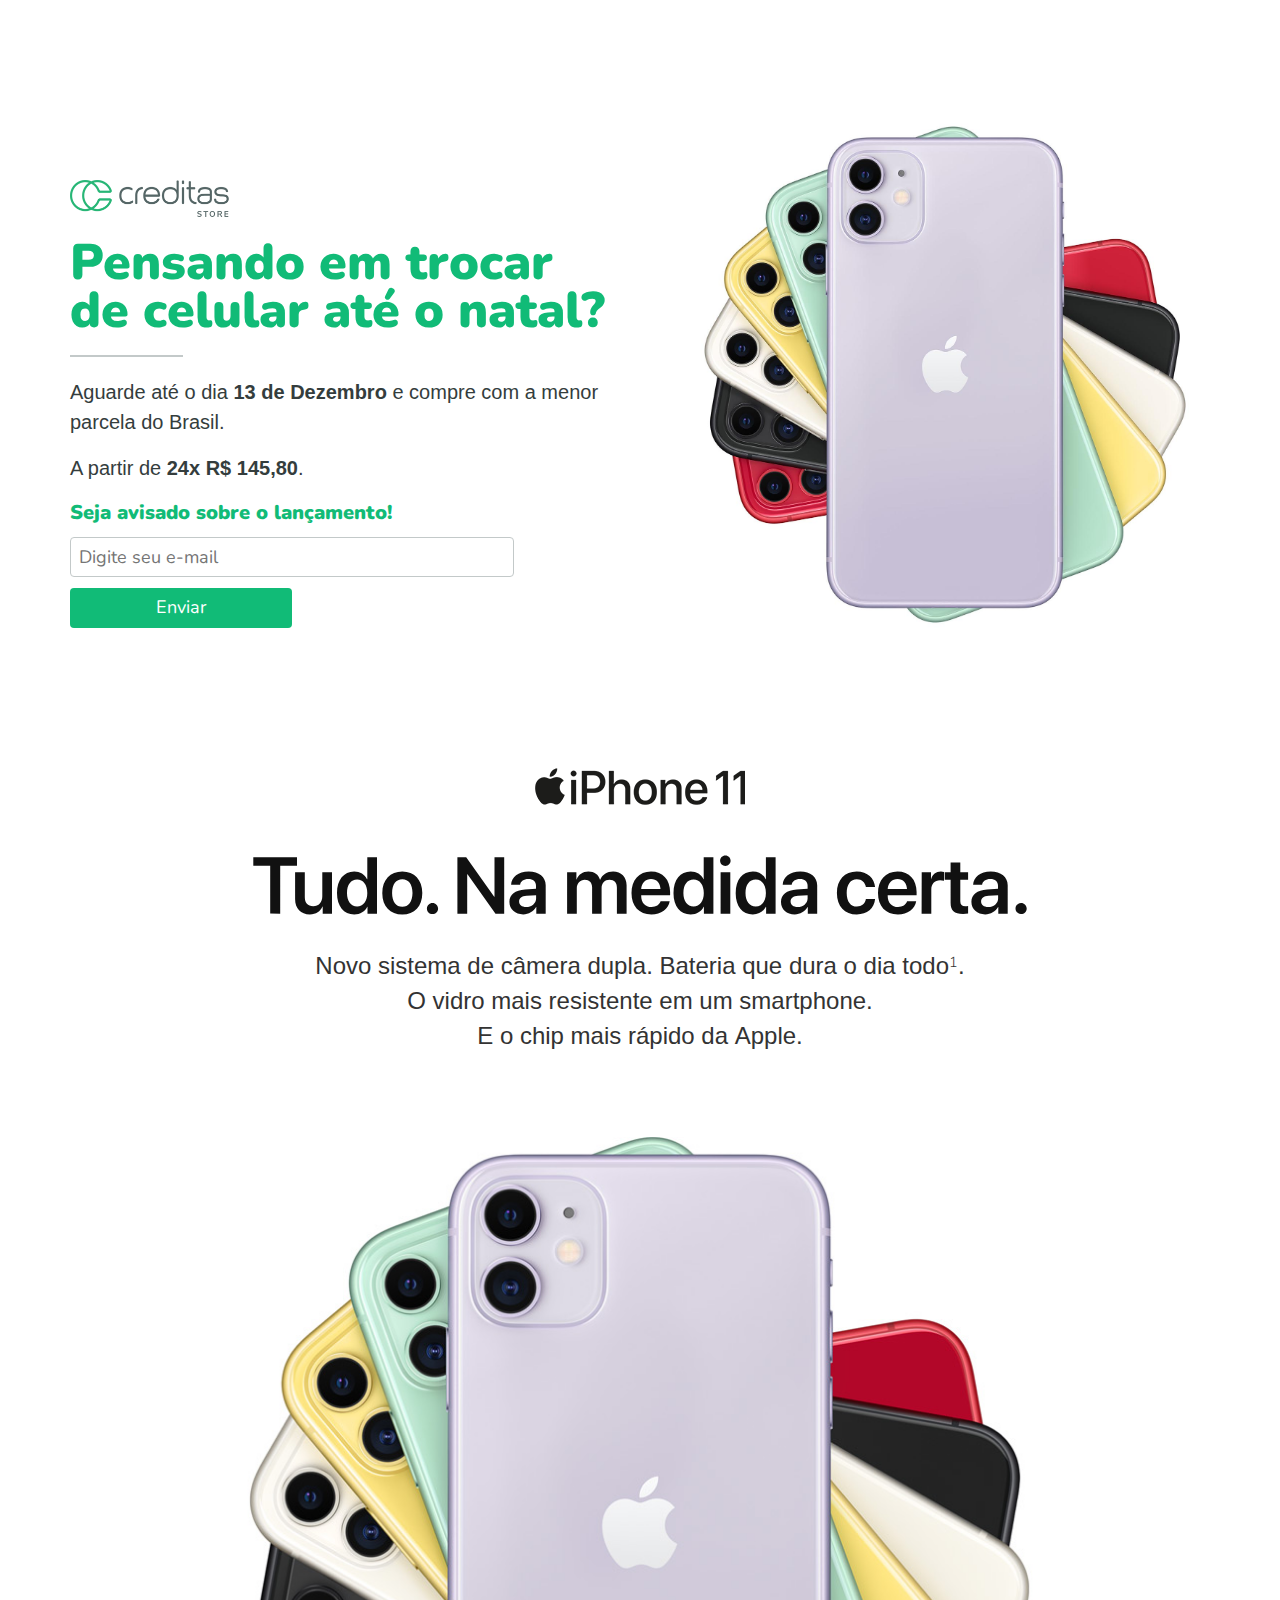
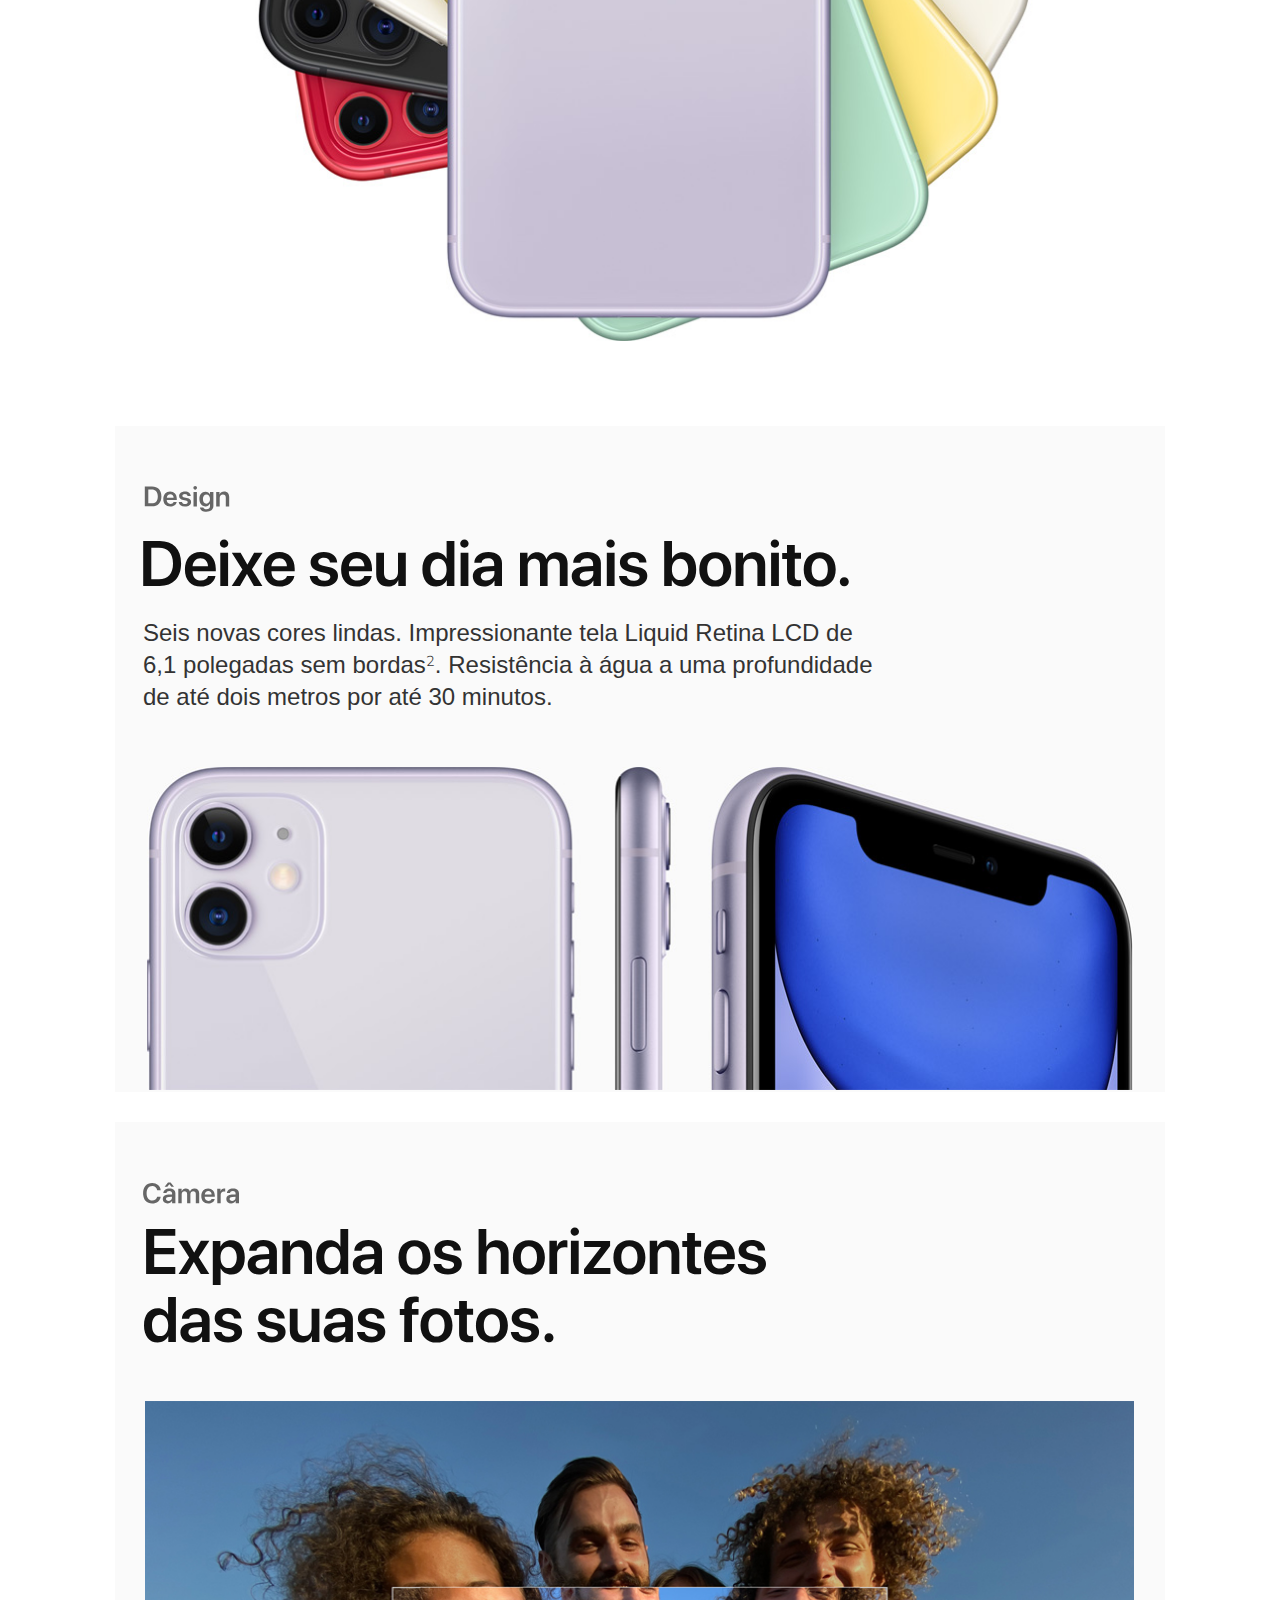
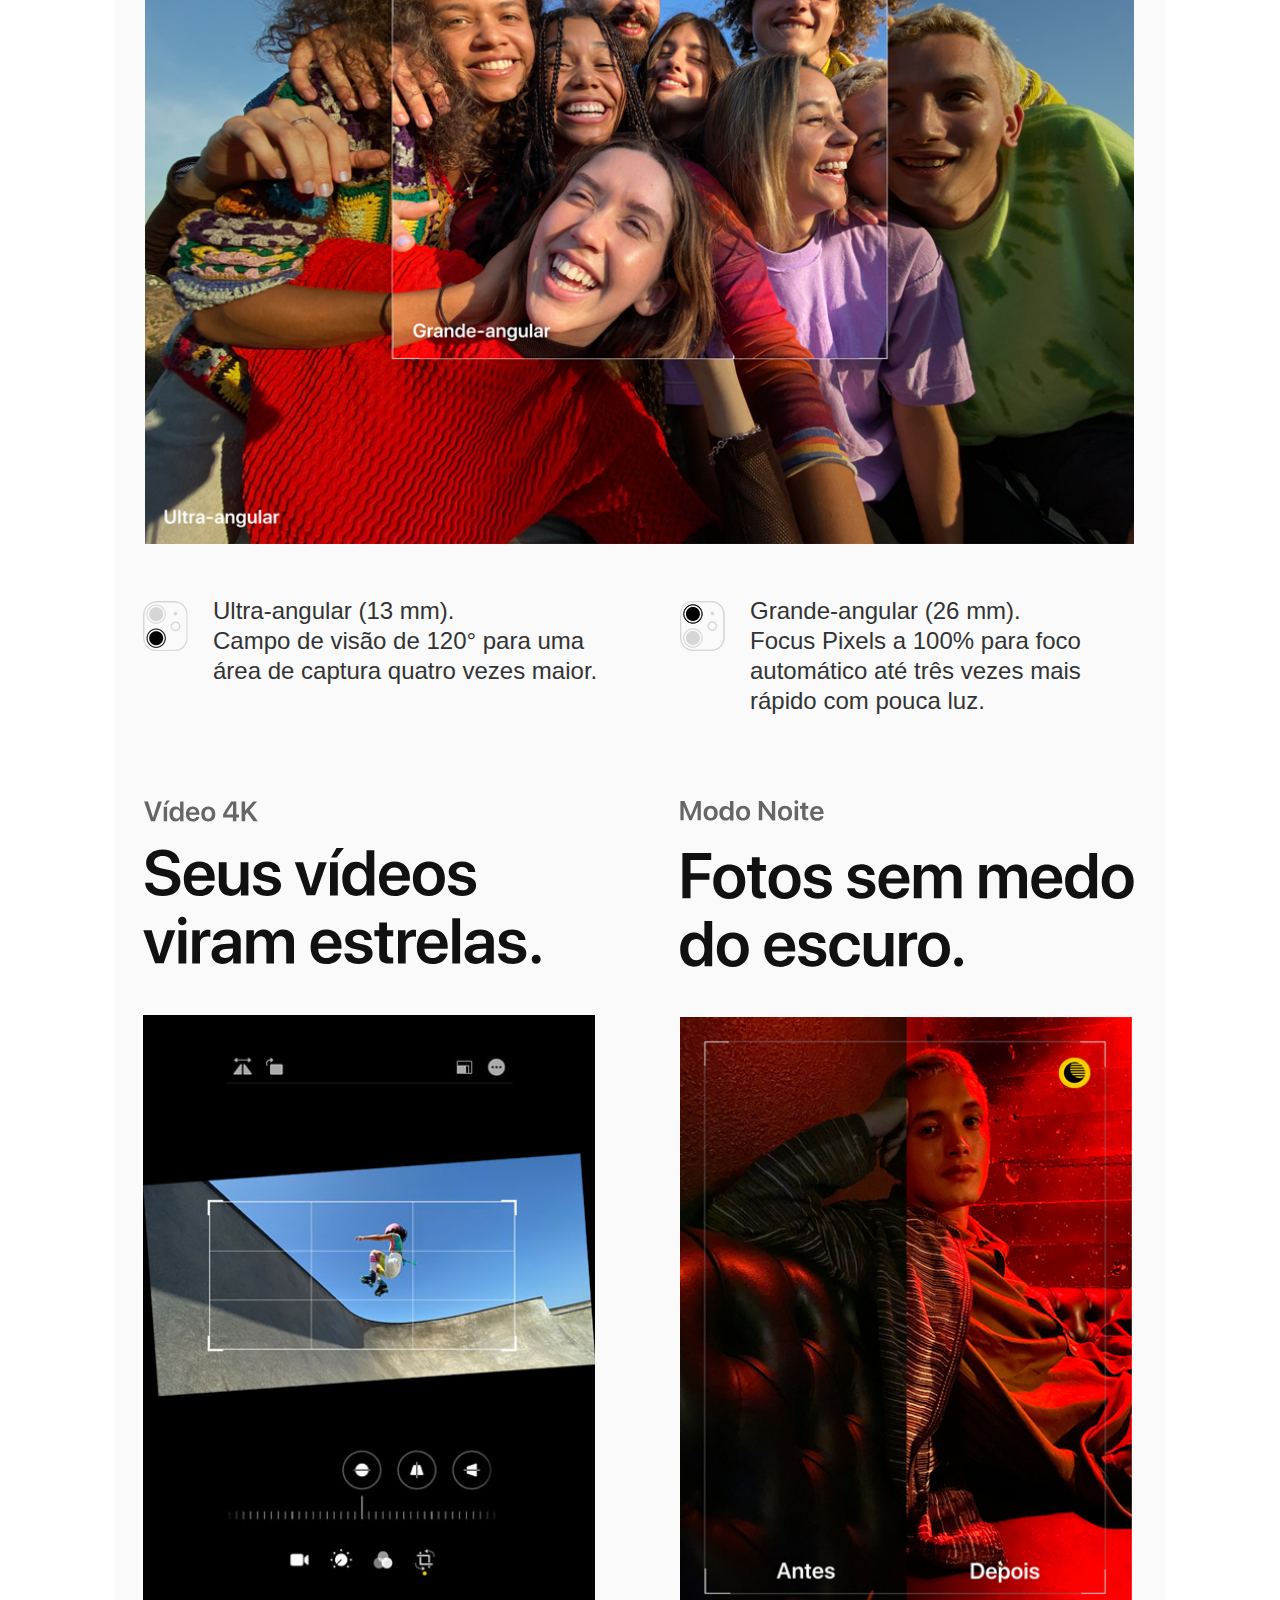
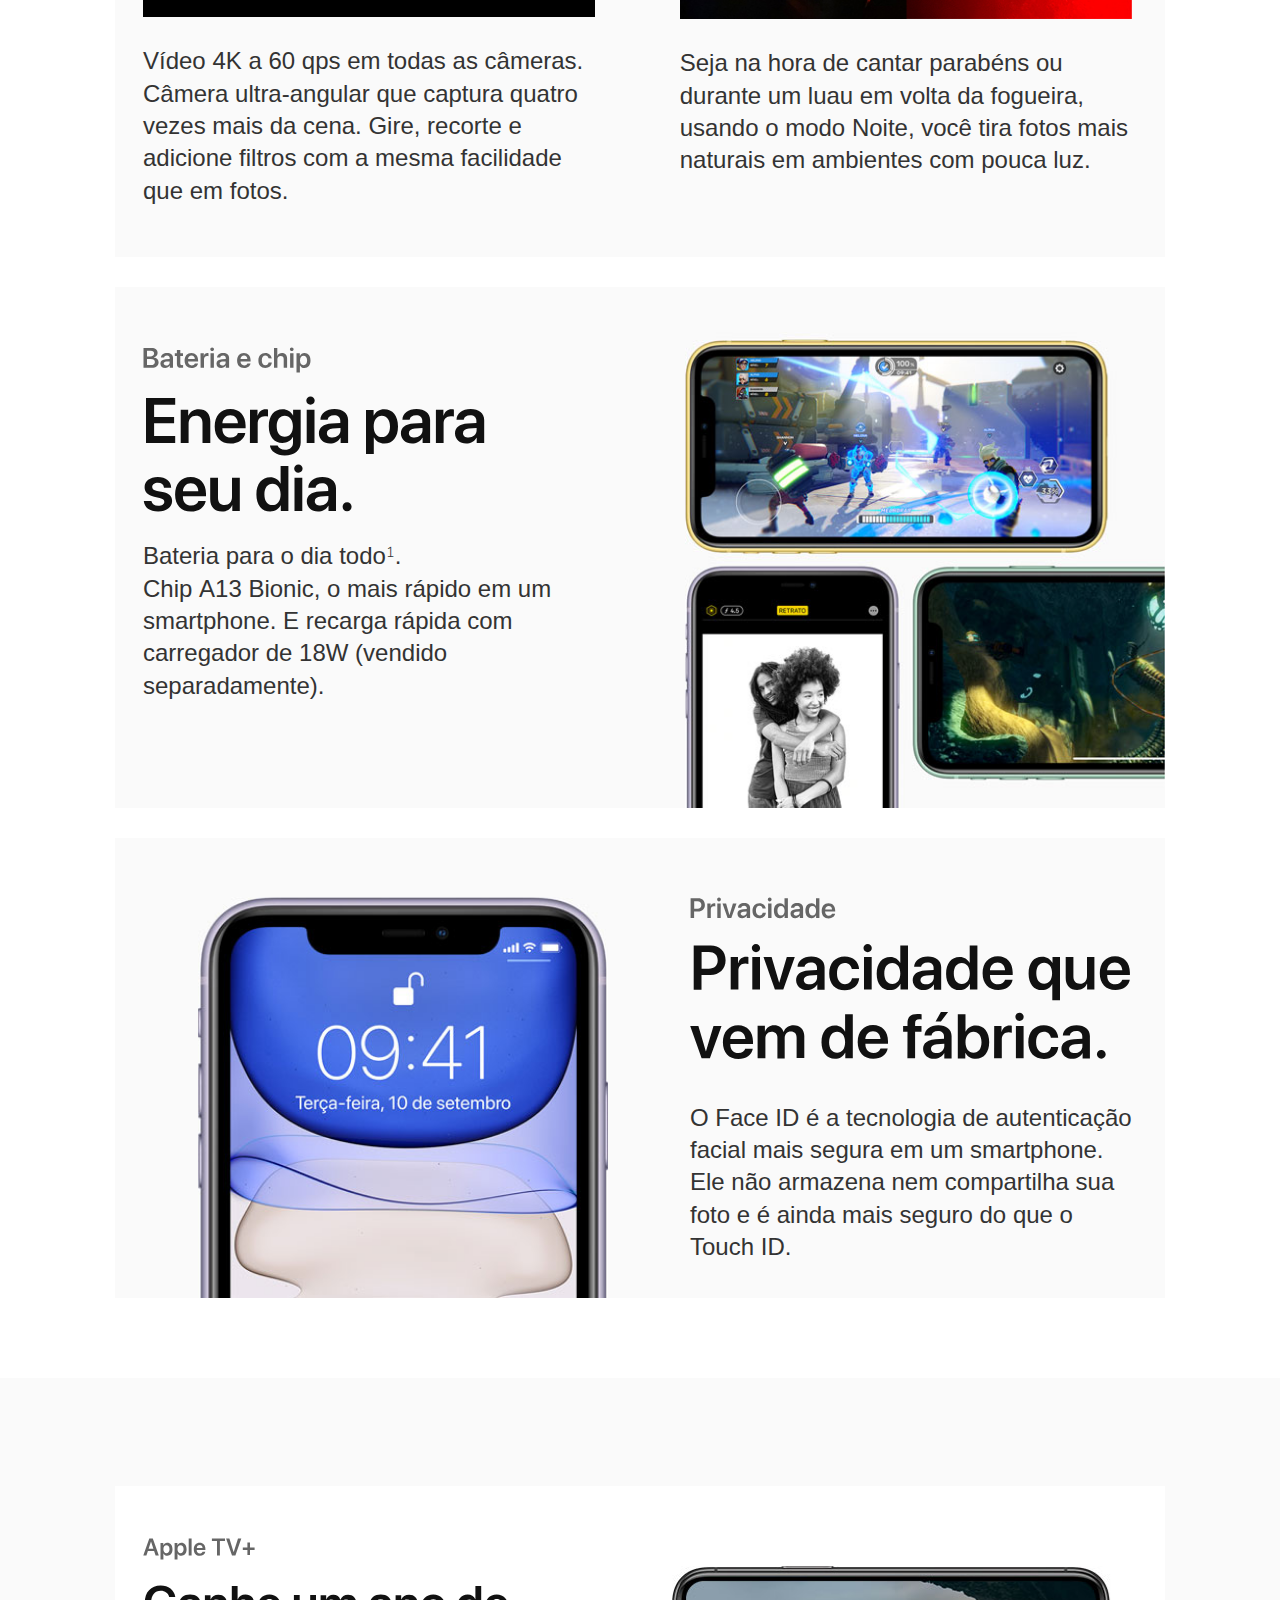
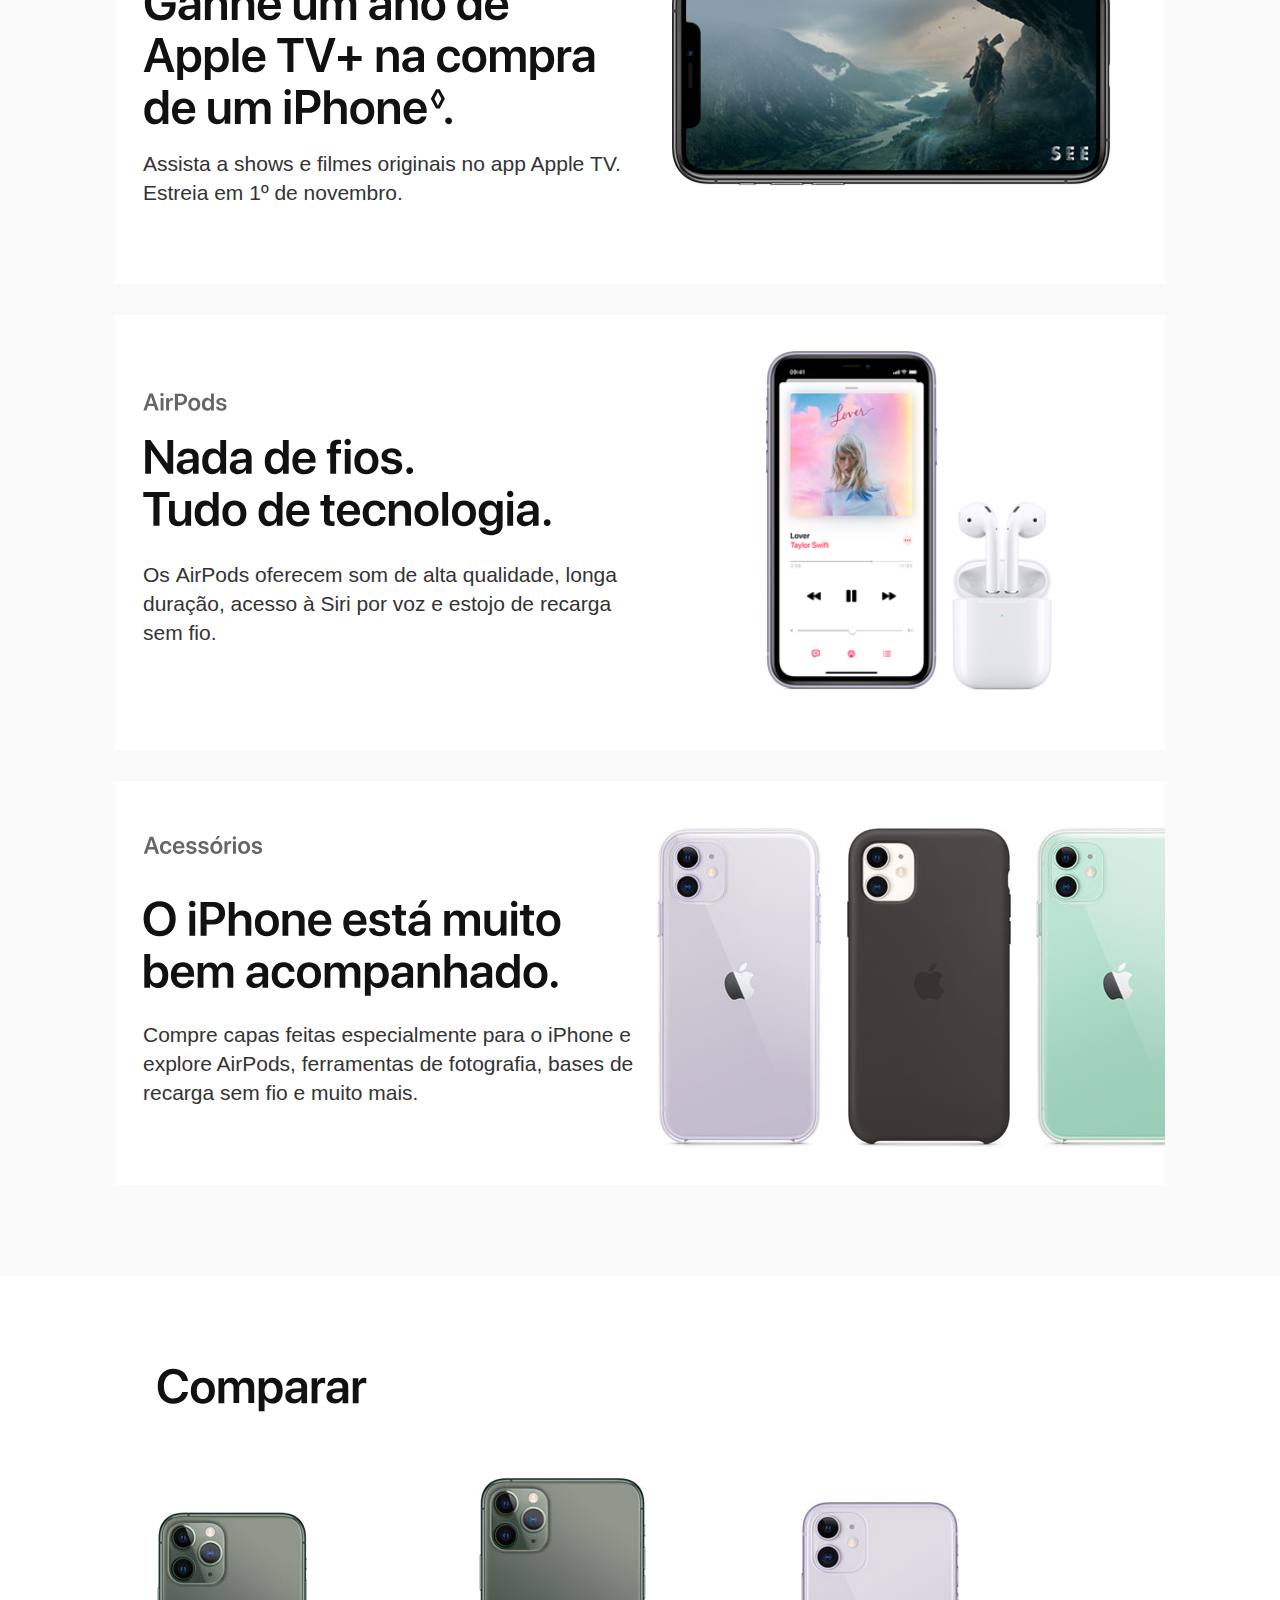
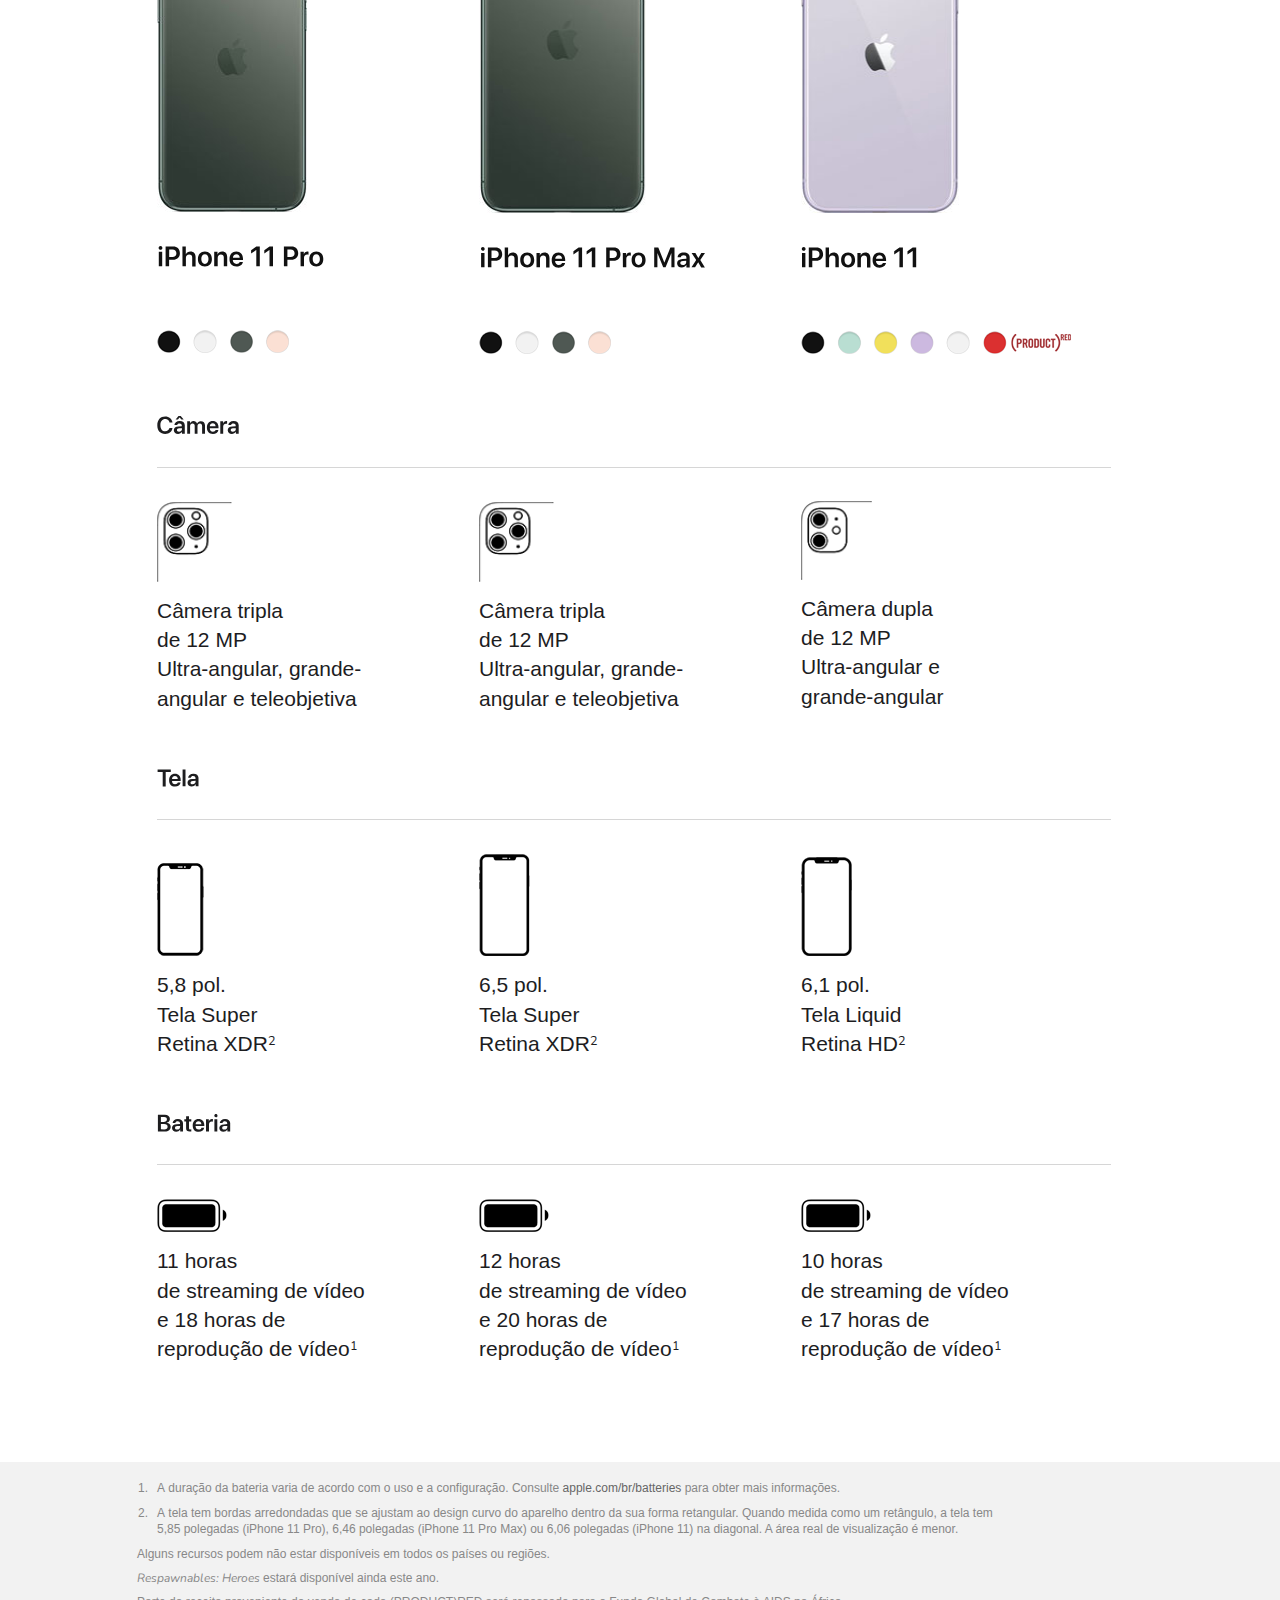
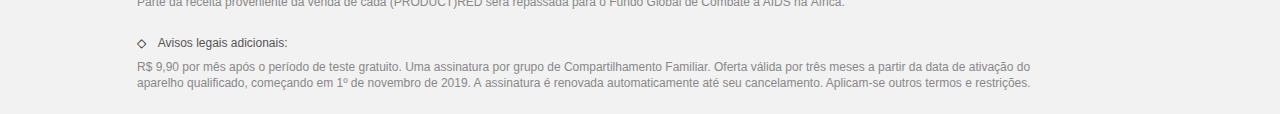
==== commit 892d30d1: "tweaks" ====
--- a/landing-teaser/index.html
+++ b/landing-teaser/index.html
@@ -66,7 +66,7 @@
             <h6>Seja avisado sobre o lançamento!</h6>
             <form id="newsletter-form">
               <input type="text" name="Endereço de E-mail" placeholder="Digite seu e-mail"/>
-              <button type="submit"id="submit-form">Cadastrar</button>
+              <button type="submit"id="submit-form">Enviar</button>
             </form>
           </div>
 
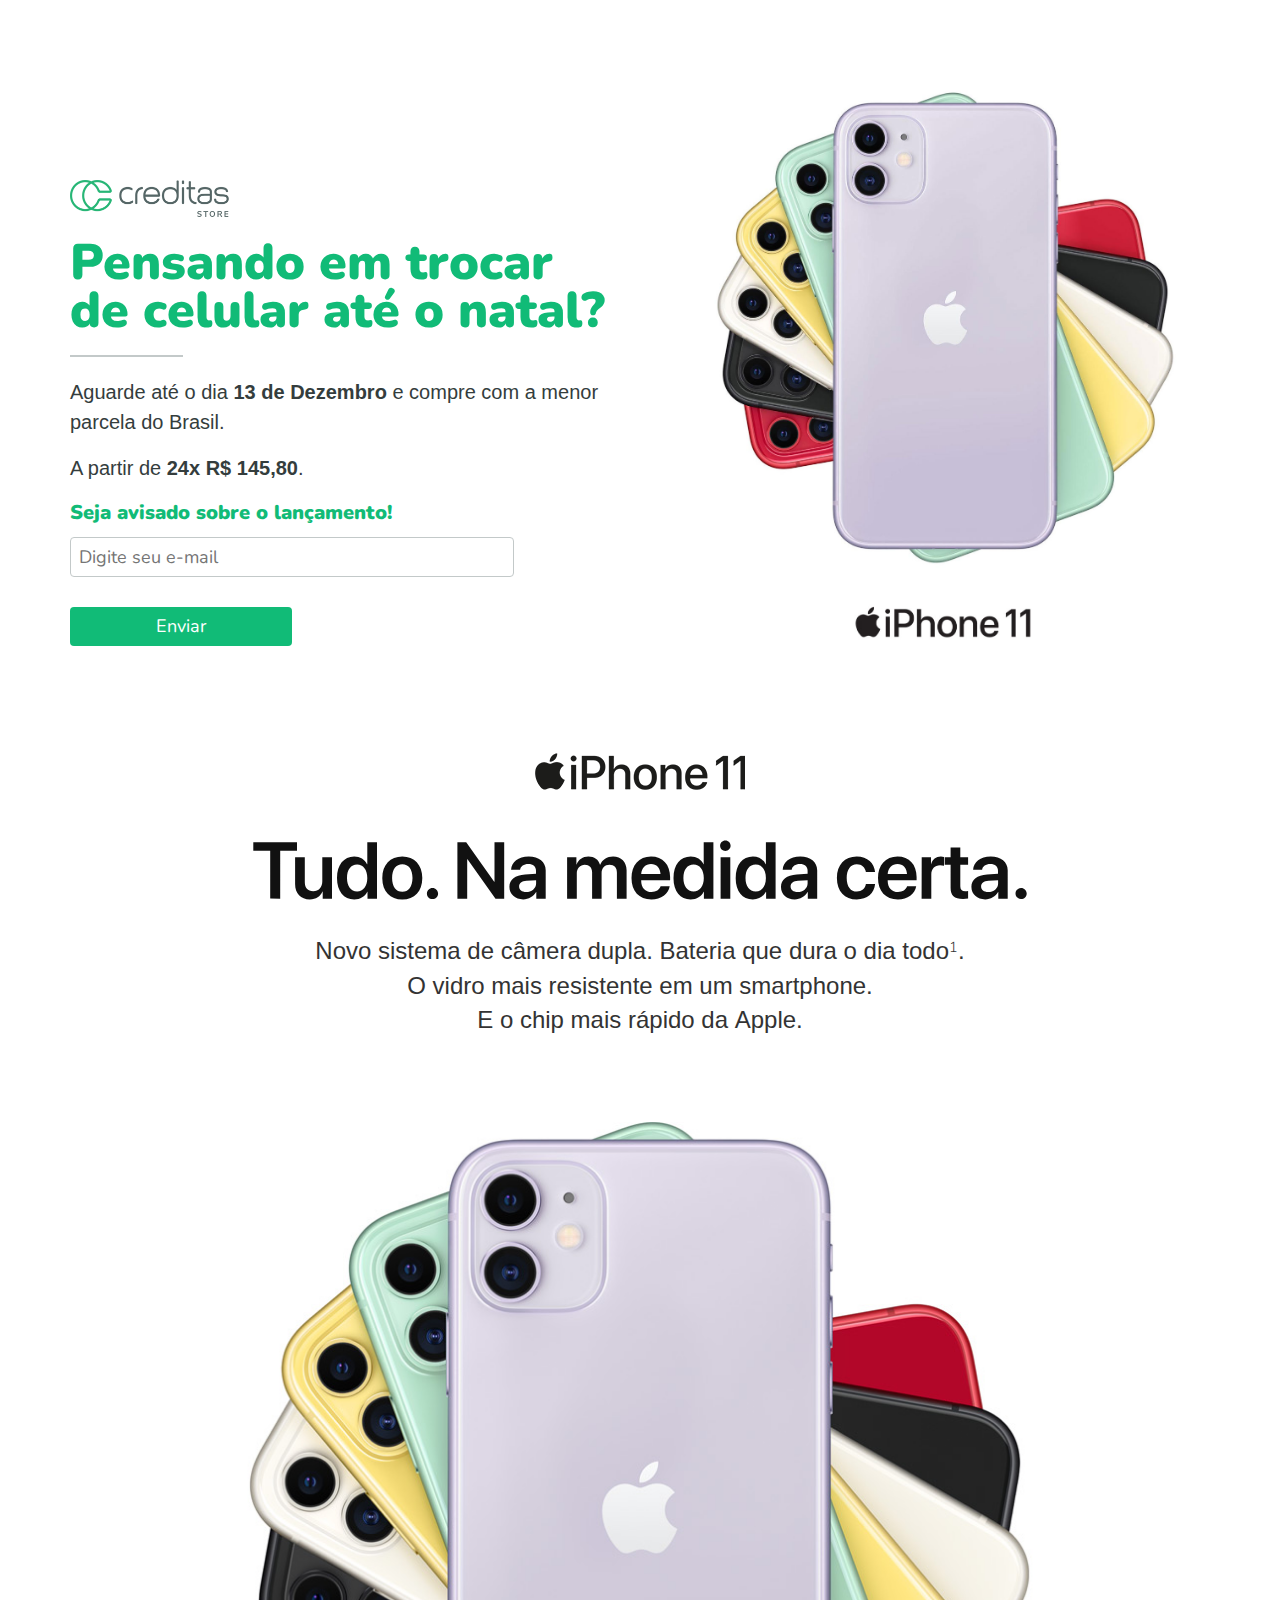
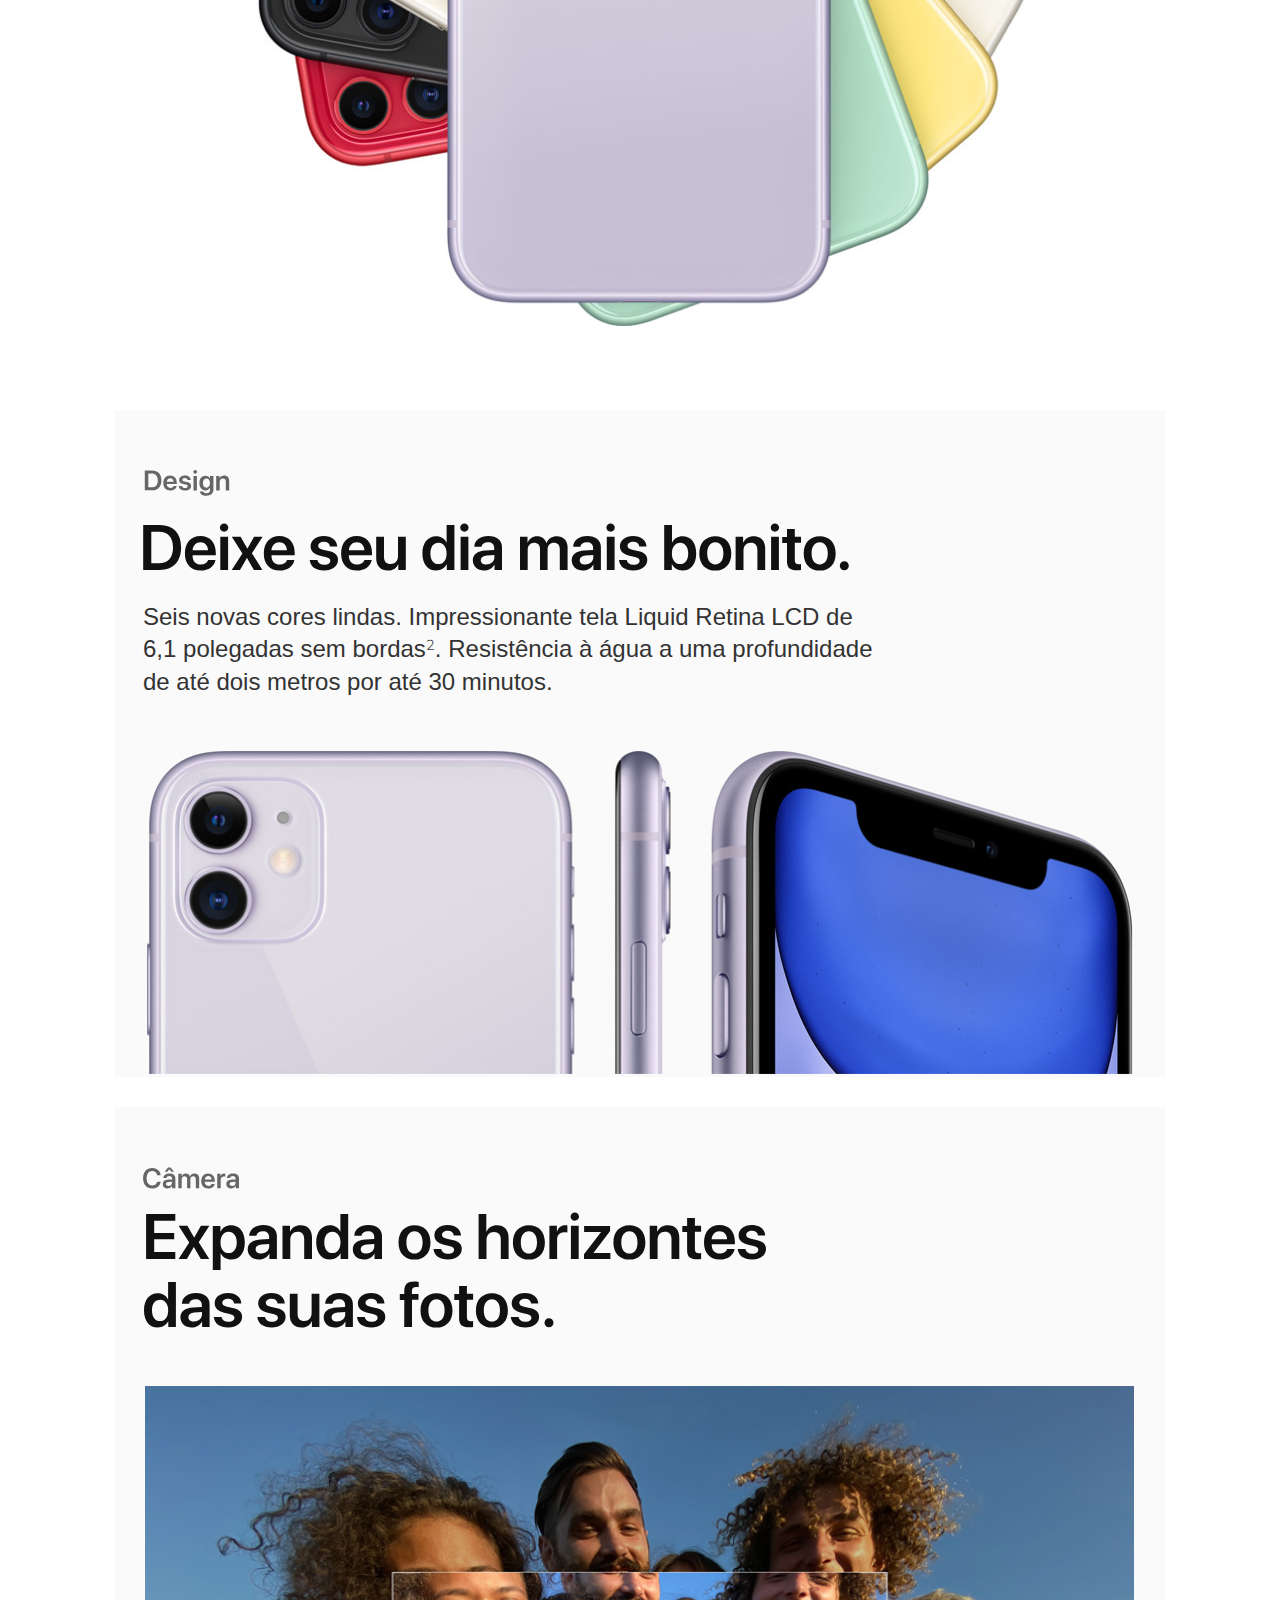
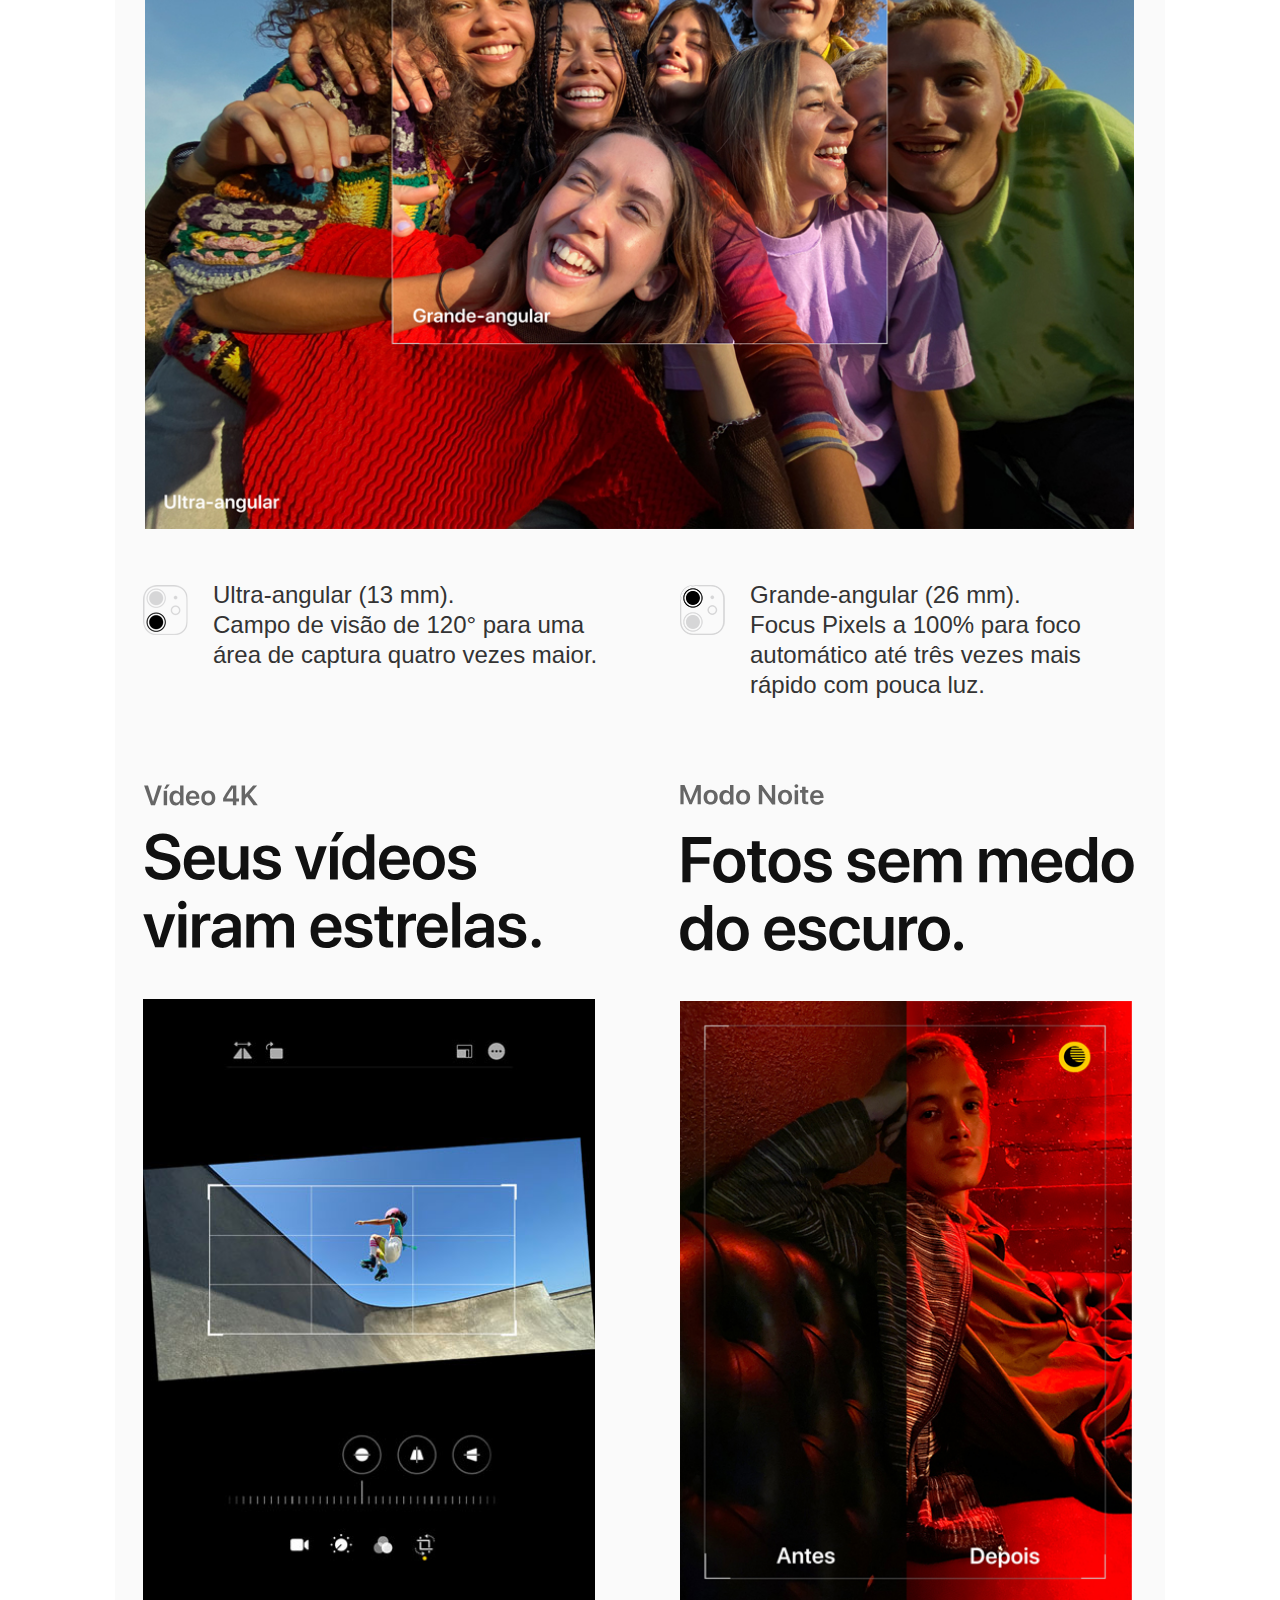
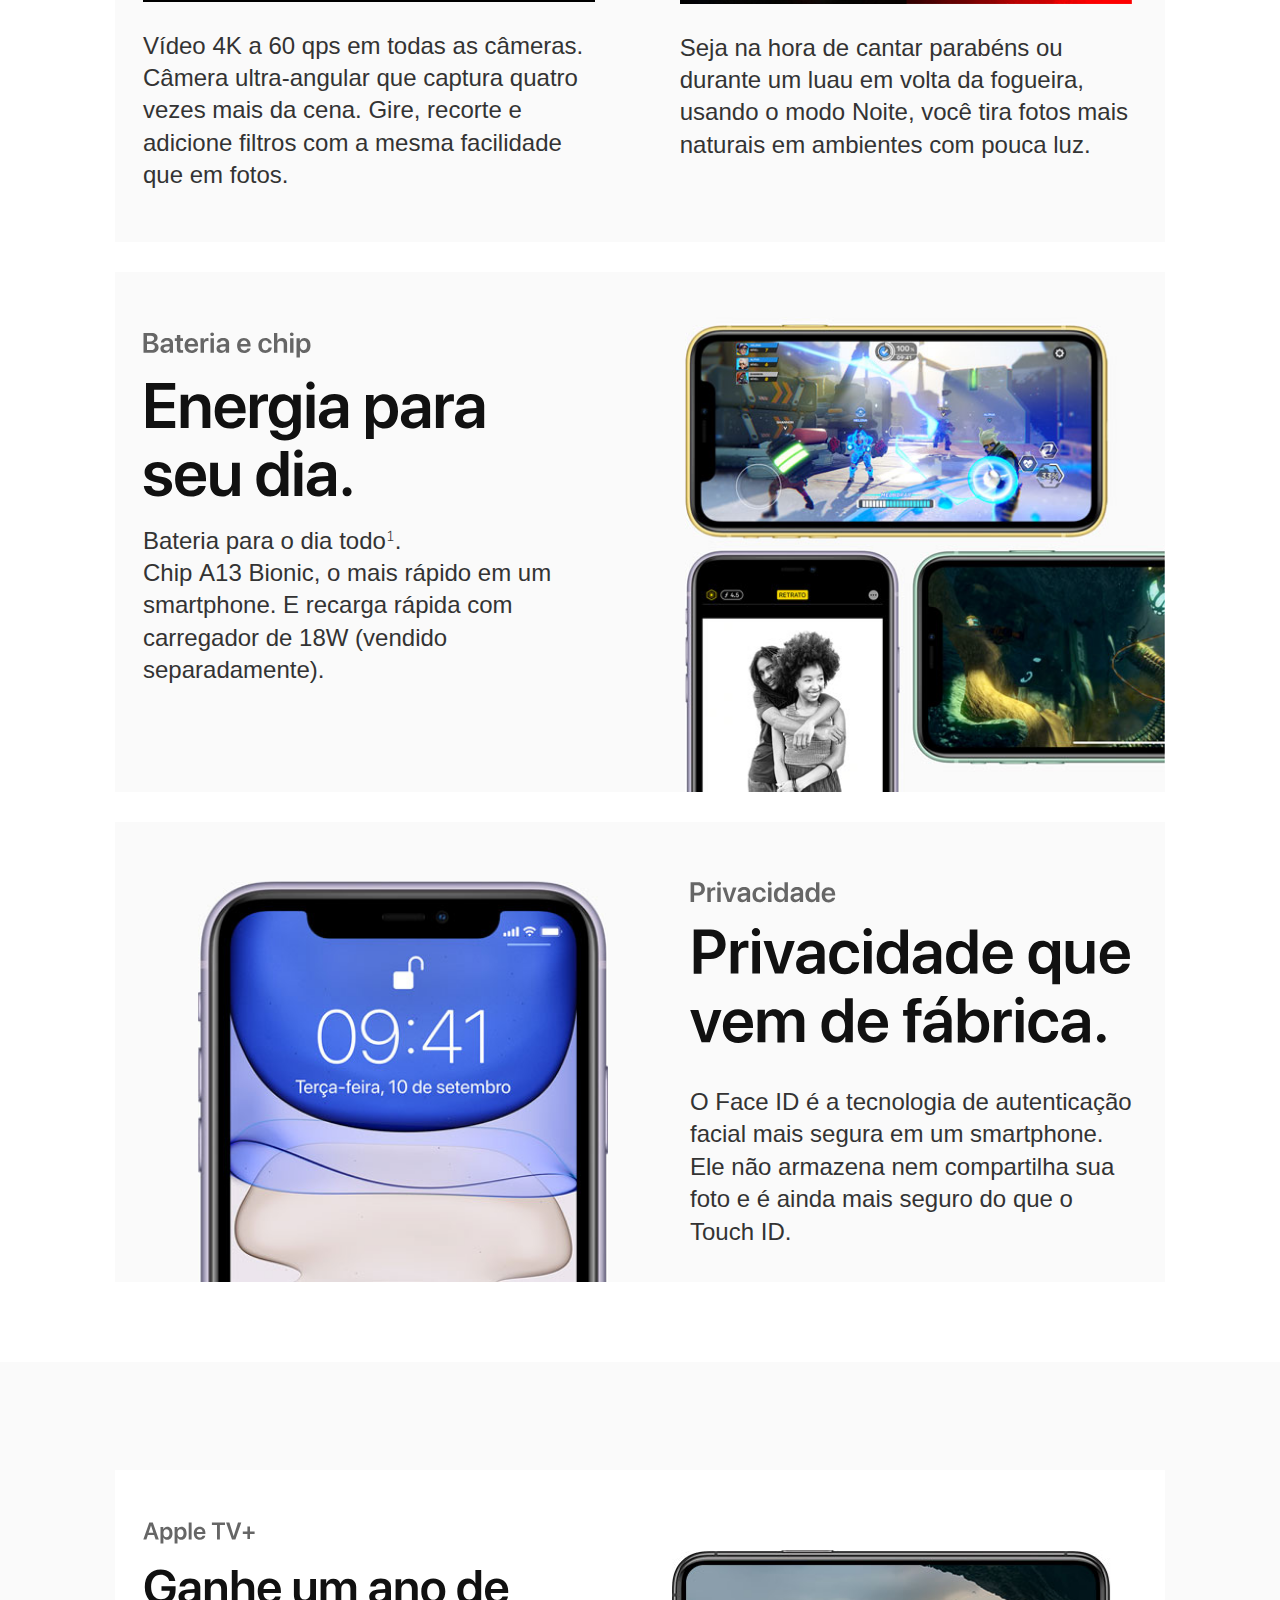
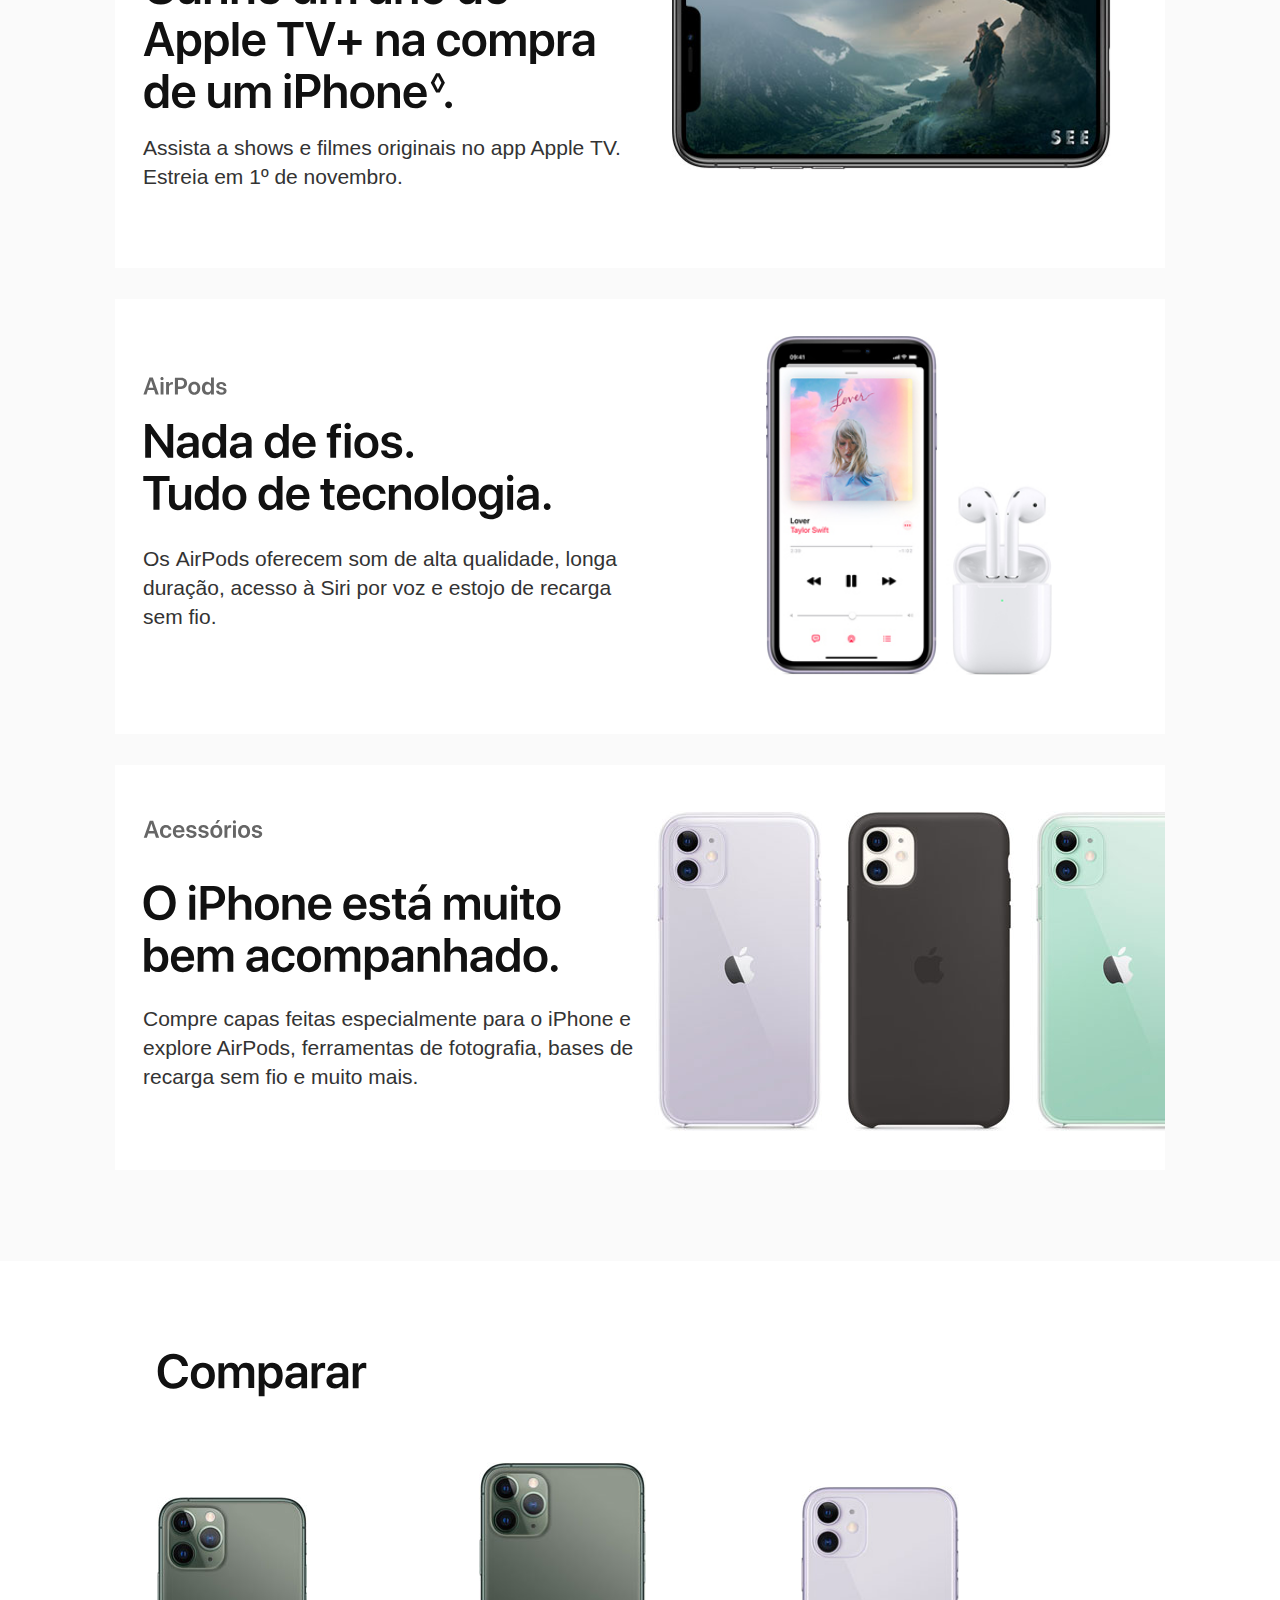
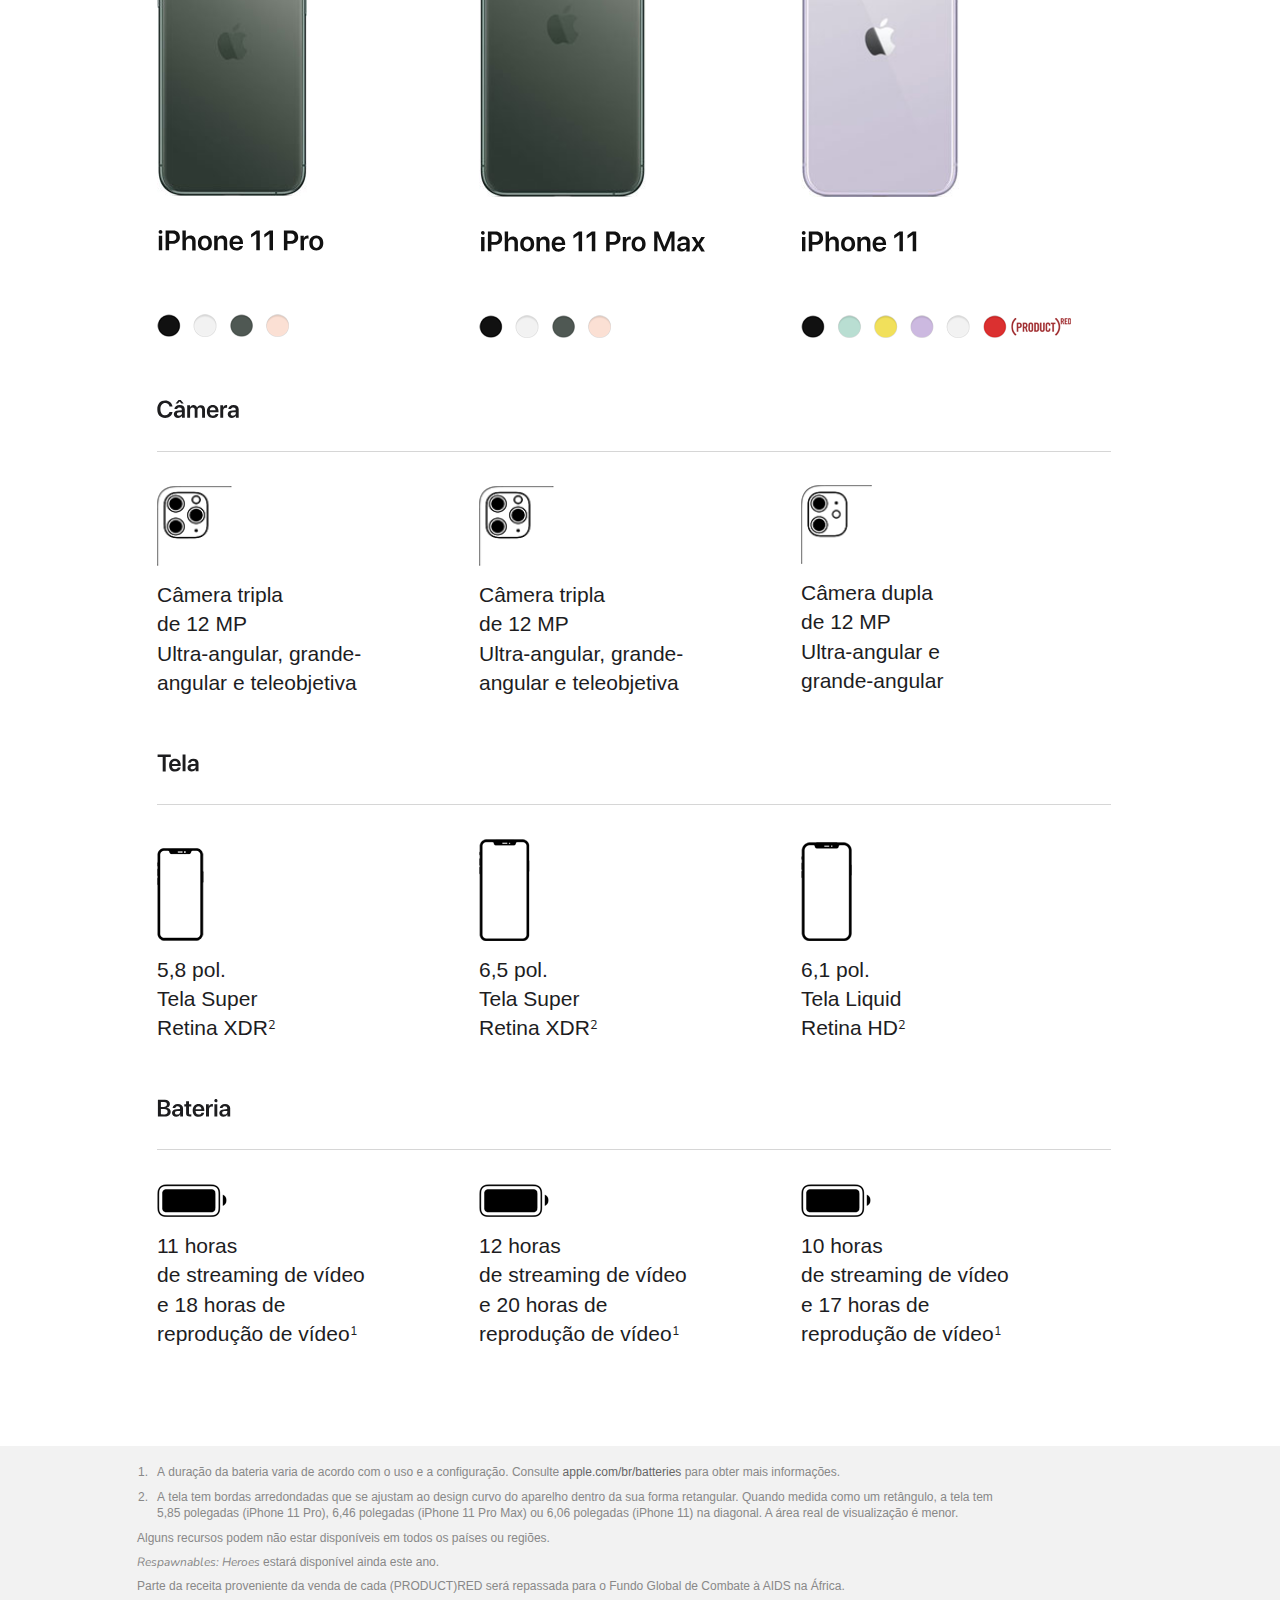
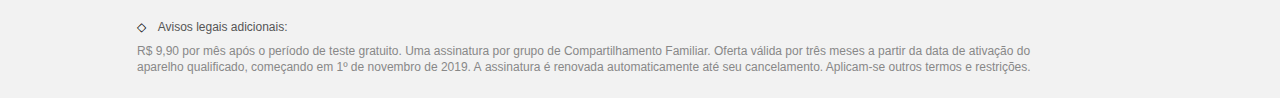
==== commit 8c6f832c: "tweaks" ====
--- a/landing-teaser/index.html
+++ b/landing-teaser/index.html
@@ -2,6 +2,9 @@
 <html lang="en">
 <head>
   <meta charset="utf-8">
+  <meta http-equiv=“Pragma” content=”no-cache”>
+  <meta http-equiv=“Expires” content=”-1″>
+  <meta http-equiv=“CACHE-CONTROL” content=”NO-CACHE”>
   <title>Creditas Store - Não compre seu iPhone agora! Aguarde nosso lançamento no dia 13</title>
   <meta content="width=device-width, initial-scale=1.0" name="viewport">
   <meta content="" name="keywords">
@@ -62,14 +65,17 @@
           <p>Aguarde até o dia <strong>13 de Dezembro</strong> e compre com a menor parcela do Brasil.</p>
           <h3>A partir de <strong>24x R$ 145,80</strong>.</h3>
 
-          <div>
+          <div id="container-newsletter">
             <h6>Seja avisado sobre o lançamento!</h6>
             <form id="newsletter-form">
-              <input type="text" name="Endereço de E-mail" placeholder="Digite seu e-mail"/>
+              <input type="text" id="email_field" name="Endereço de E-mail" placeholder="Digite seu e-mail"/>
+              <label id="error_email"></label>
               <button type="submit"id="submit-form">Enviar</button>
             </form>
           </div>
-
+          <div id="newsletter-success">
+            <h6>Obrigado por se cadastrar!</h6>
+          </div>
           <!-- <a href="#saibamaisiphone11">Conheça mais sobre o modelo</a> -->
         </div>
 
@@ -381,18 +387,48 @@
   };
 
   var $form = $('form#newsletter-form'),
-      //url = 'https://script.google.com/macros/s/AKfycbxLarVG8hcqD6DTXAd5FITK9lZhy_zF-DsBtEVCdAOfah5yT04/exec'
       url = 'https://script.google.com/a/creditas.com.br/macros/s/AKfycbwR74qCCuA3UizY9moHhnd7FHvsNhrUol0ONzna9sjaa36VdTXh/exec'
+
+      // $("#email_field").keyup(function(){
+      //
+      //      var email = $("#email").val();
+      //      var filter = /^([a-zA-Z0-9_\.\-])+\@(([a-zA-Z0-9\-])+\.)+([a-zA-Z0-9]{2,4})+$/;
+      //
+      //      if (!filter.test(email)) {
+      //        $("#error_email").text("Este não é um endereço de e-mail válido.");
+      //        email.focus;
+      //        //return false;
+      //     } else {
+      //     	  $("#error_email").text("Ótimo");
+      //     }
+      //
+      //  });
+//
   $('#submit-form').on('click', function(e) {
-    e.preventDefault();
-    var jqxhr = $.ajax({
-      url: url,
-      method: "GET",
-      dataType: "jsonp",
-      data: $form.serializeObject()
-    }).success(function(e){console.log(e);}
-      // do something
-    );
+
+    //email input validation
+    var email = $("#email_field").val();
+        var filter = /^([a-zA-Z0-9_\.\-])+\@(([a-zA-Z0-9\-])+\.)+([a-zA-Z0-9]{2,4})+$/;
+        if (!filter.test(email)) {
+          $("#error_email").text("Este não é um endereço de e-mail válido.");
+          return false;
+        } else {
+
+        }
+
+
+    //send
+      e.preventDefault();
+      var jqxhr = $.ajax({
+        url: url,
+        method: "GET",
+        dataType: "jsonp",
+        data: $form.serializeObject(),
+      })
+      $("#container-newsletter").hide();
+      $("#newsletter-success").show();
+
+      alert('msx');
   })
   </script>
 </body>
--- a/landing-teaser/css/style.css
+++ b/landing-teaser/css/style.css
@@ -156,9 +156,9 @@
   padding: 8px;
   line-height: 24px;
   color:#8A9696;
+  display: block;
 }
 form button{
-  margin-top:2%;
   width: 40%;
   font-size: 18px;
   padding: 9px 9px;
@@ -169,6 +169,19 @@
   border:none;
   color:#fff;
 }
+
+#newsletter-success{
+  display: none;
+}
+#error_email{
+  font-family: 'Nunito-sans', sans-serif;
+  font-weight: 400;
+  color:red;
+  width: 80%;
+  height:24px;
+  margin-bottom: 0px;
+}
+
 @media (max-width: 768px ) {
   #header {
     padding-top: 0;
@@ -181,7 +194,8 @@
     margin-bottom: 0px;
 }
   img{
-    width: 80%;
+    width: 100%;
+    margin-top:2%;
   }
   .mt {
     margin-top: 30px;
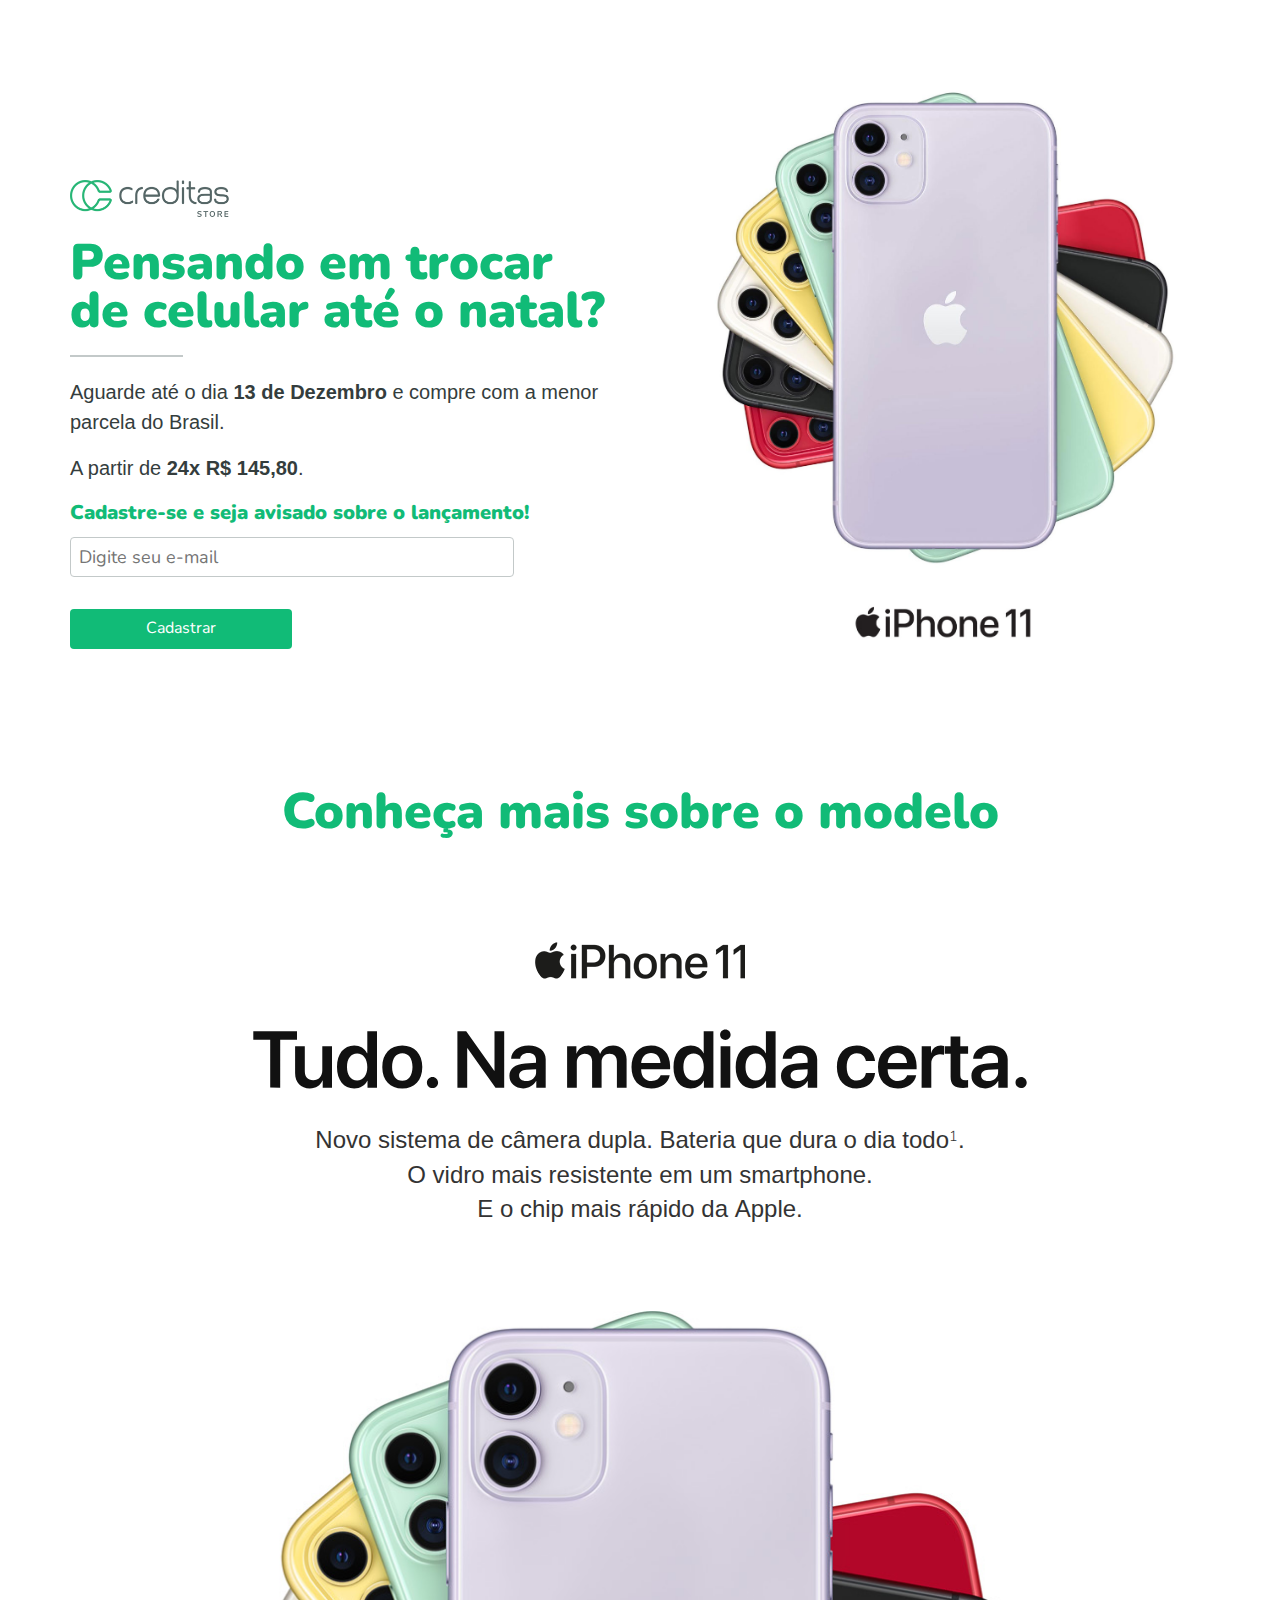
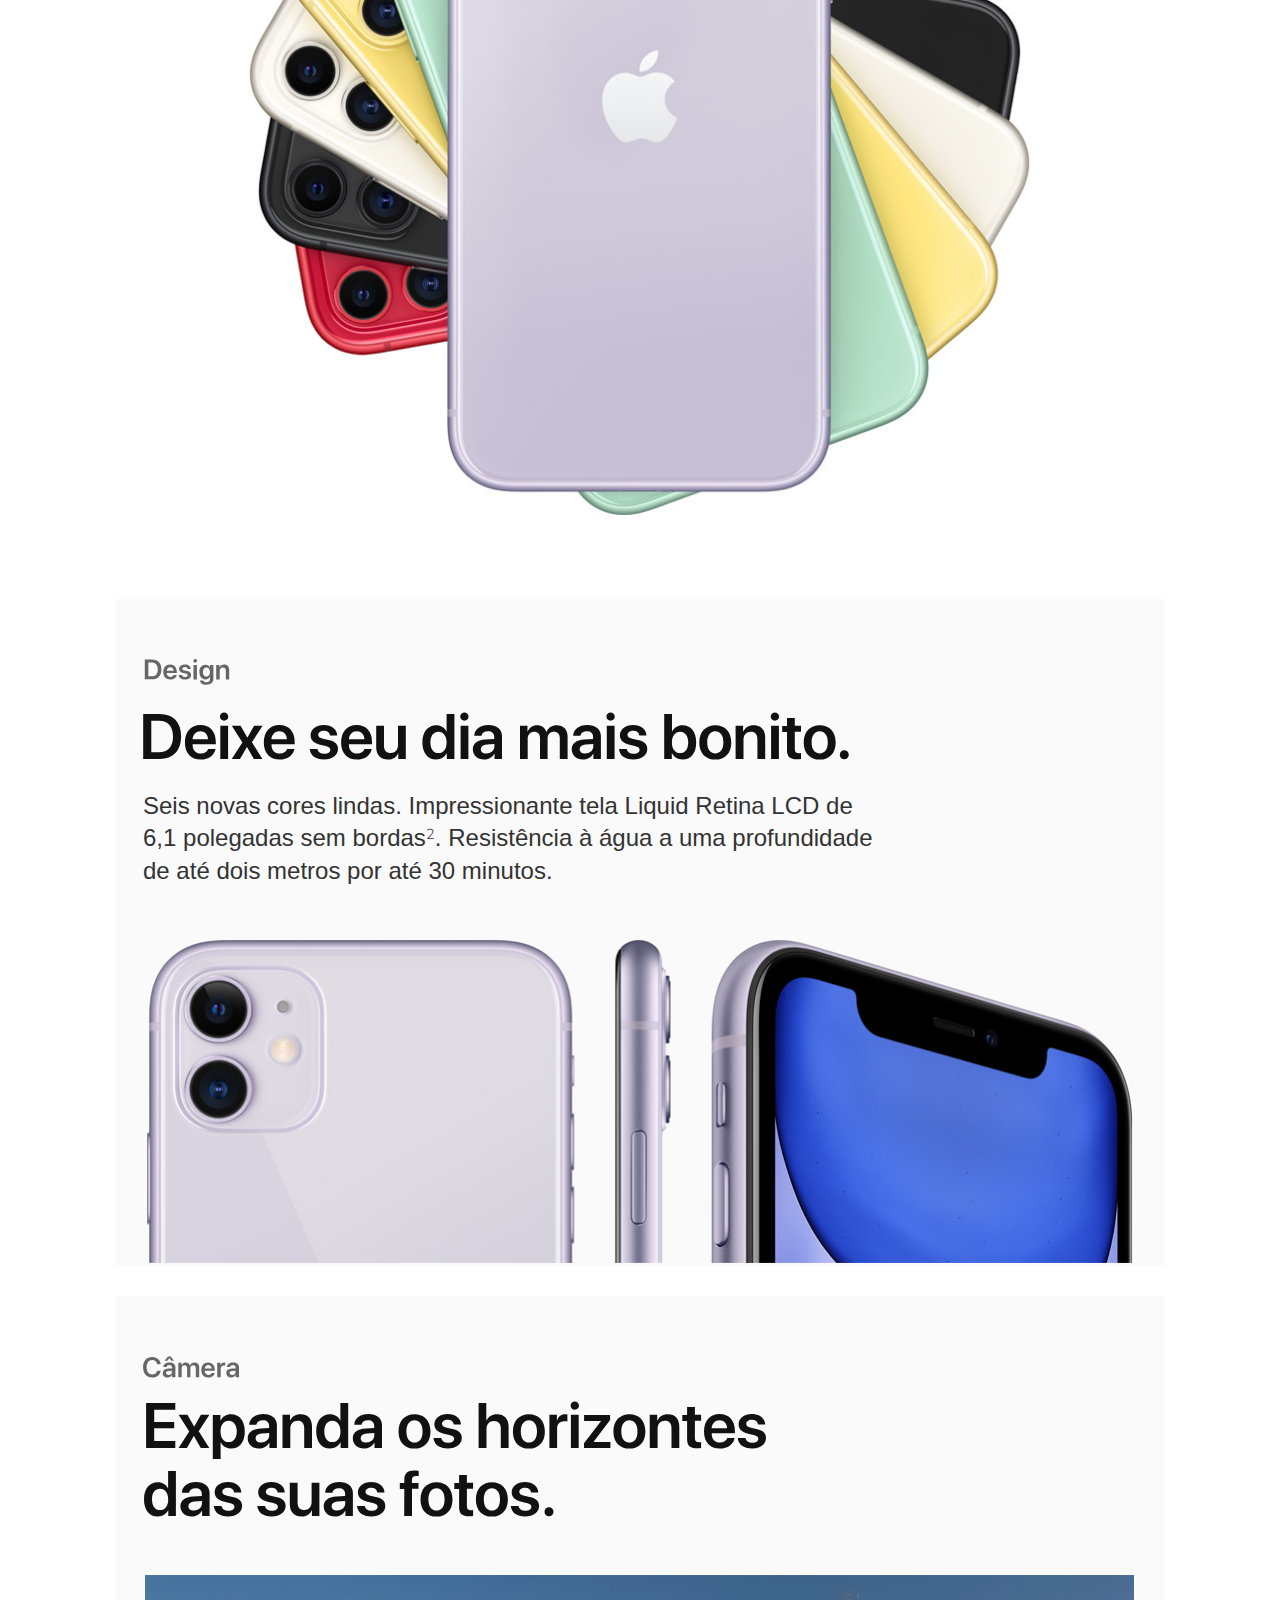
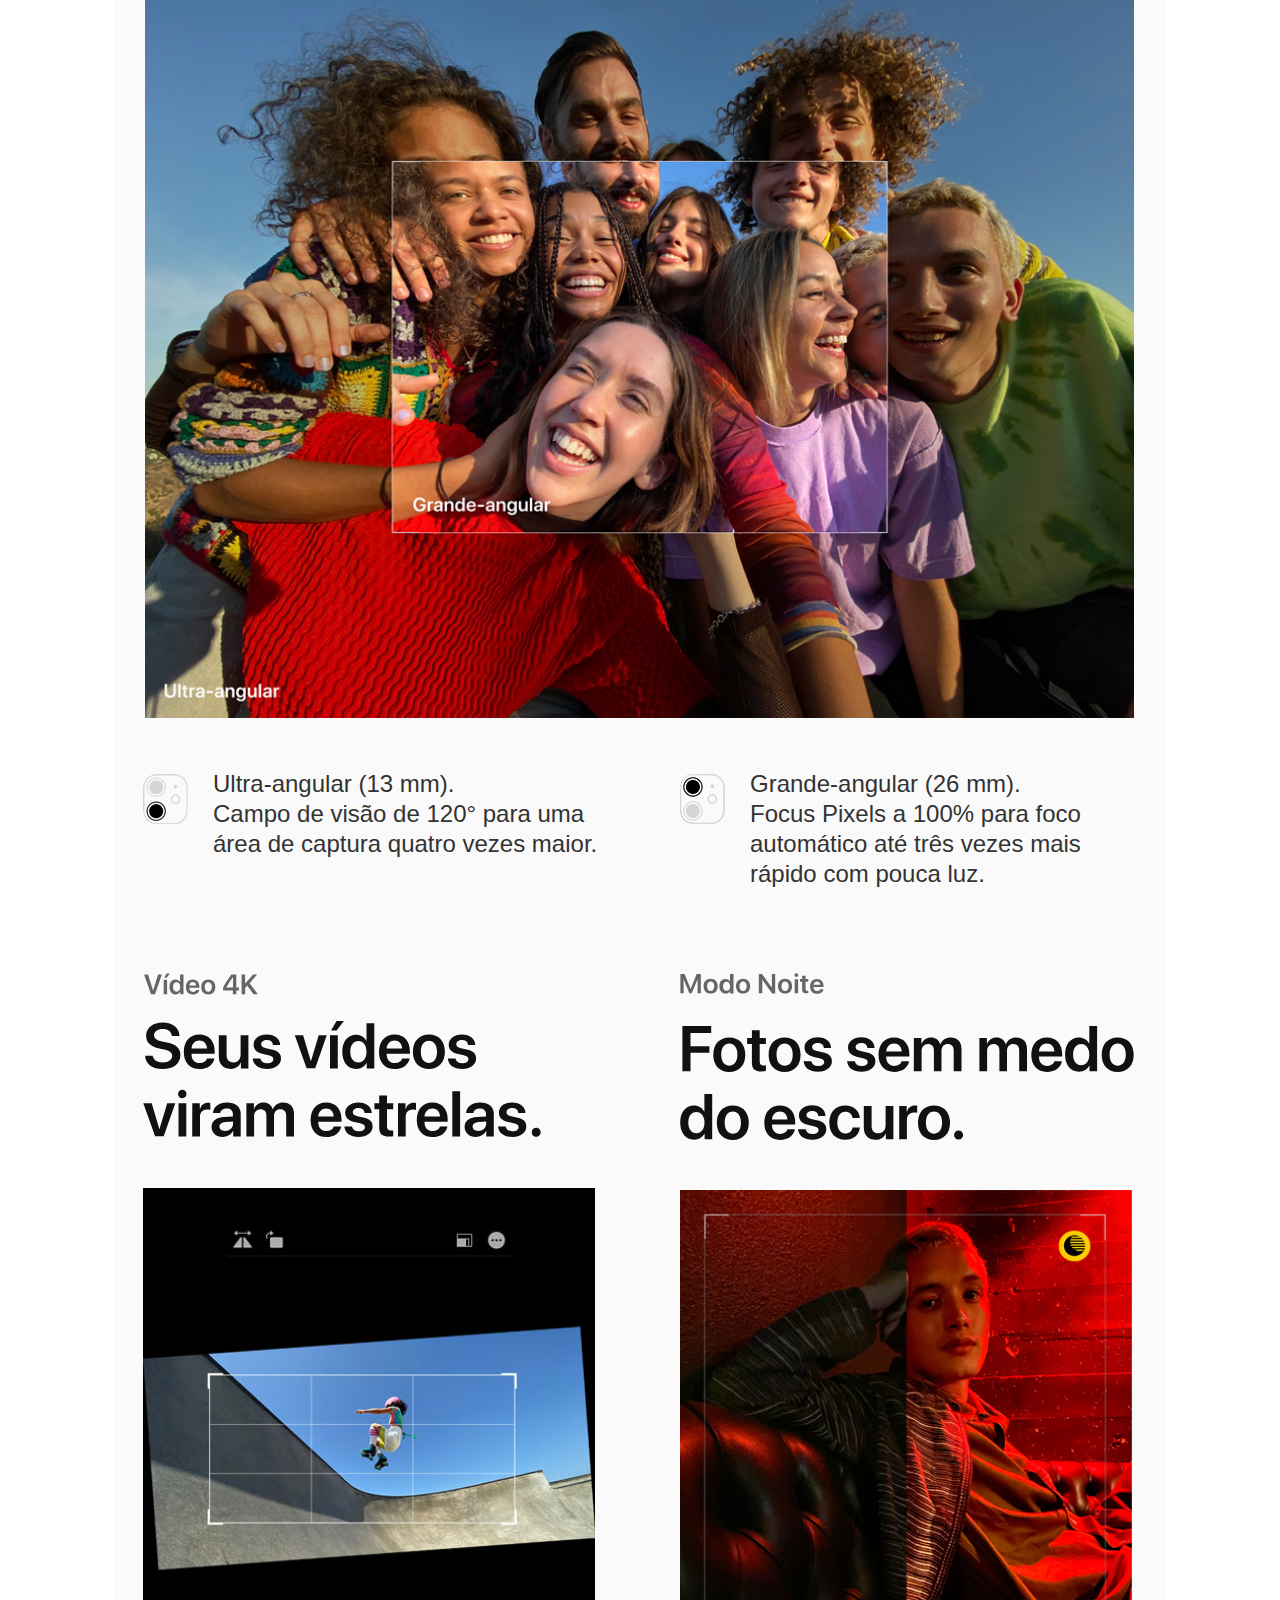
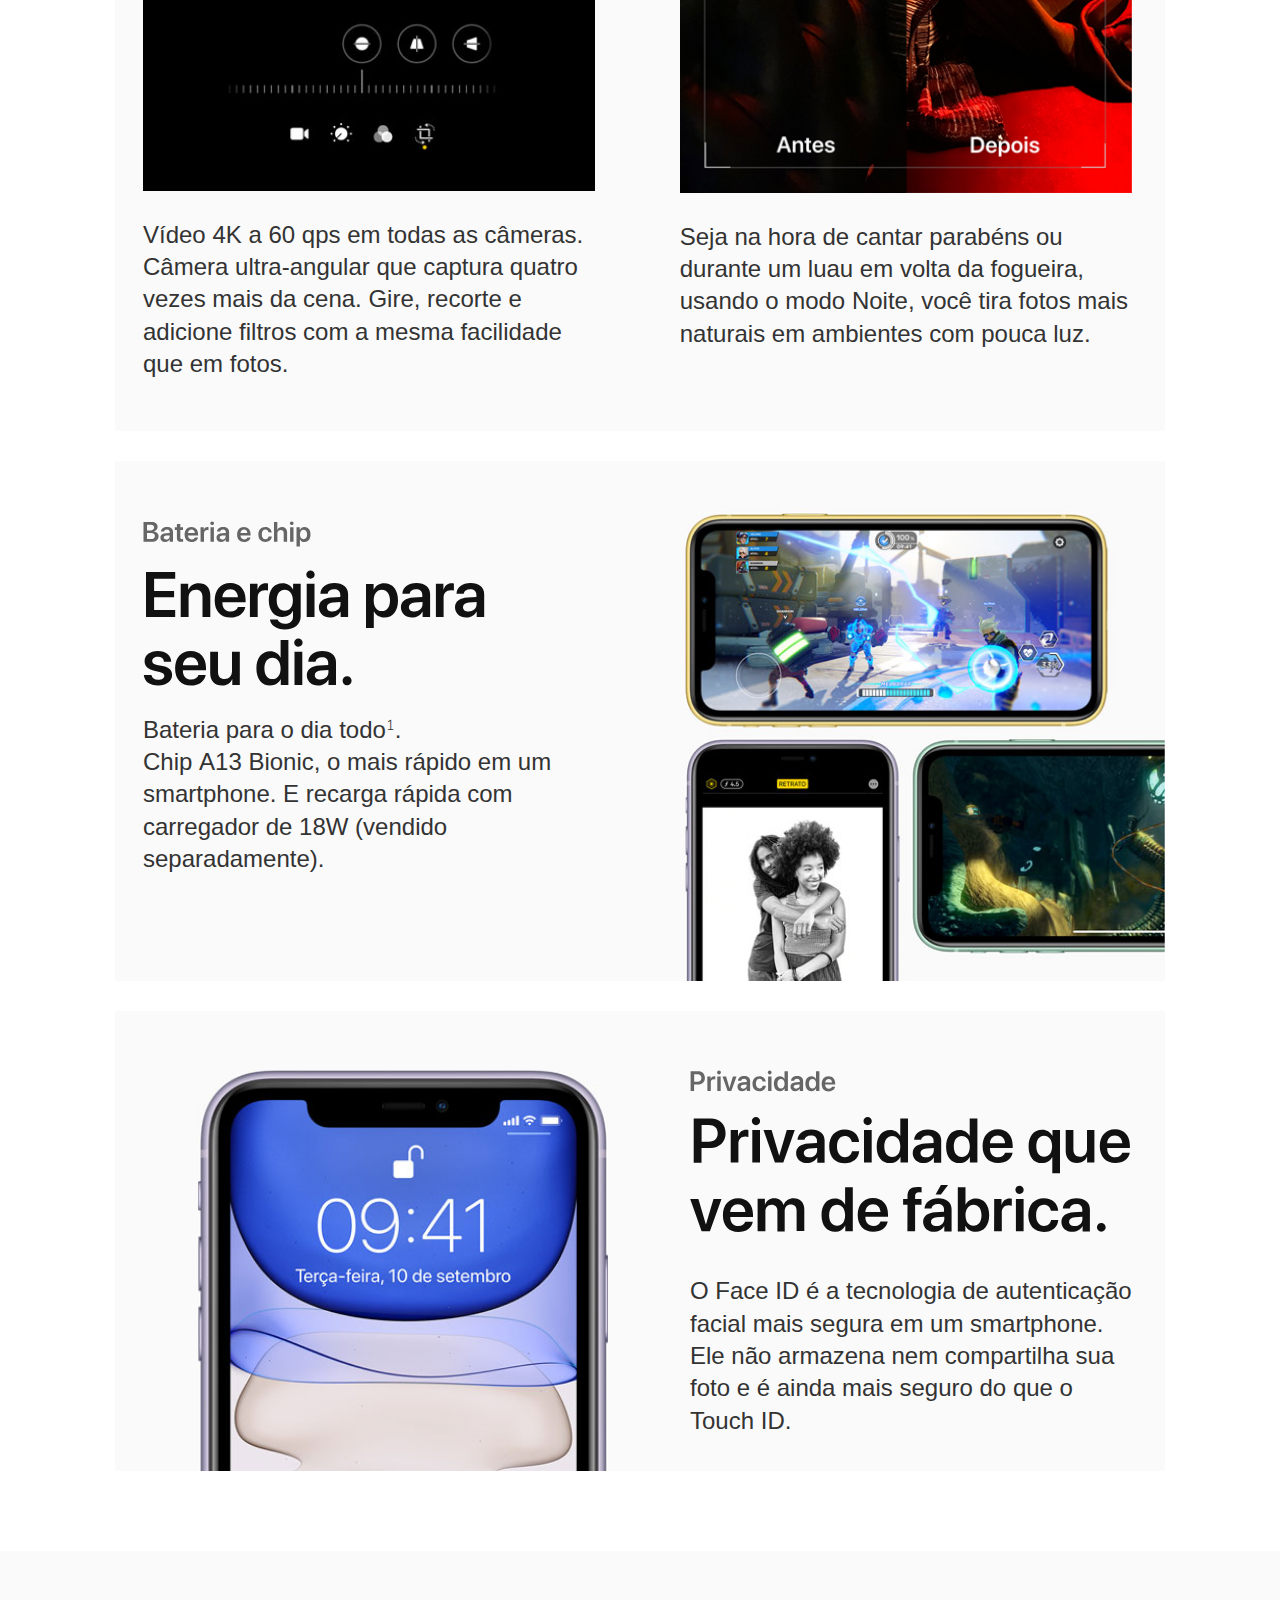
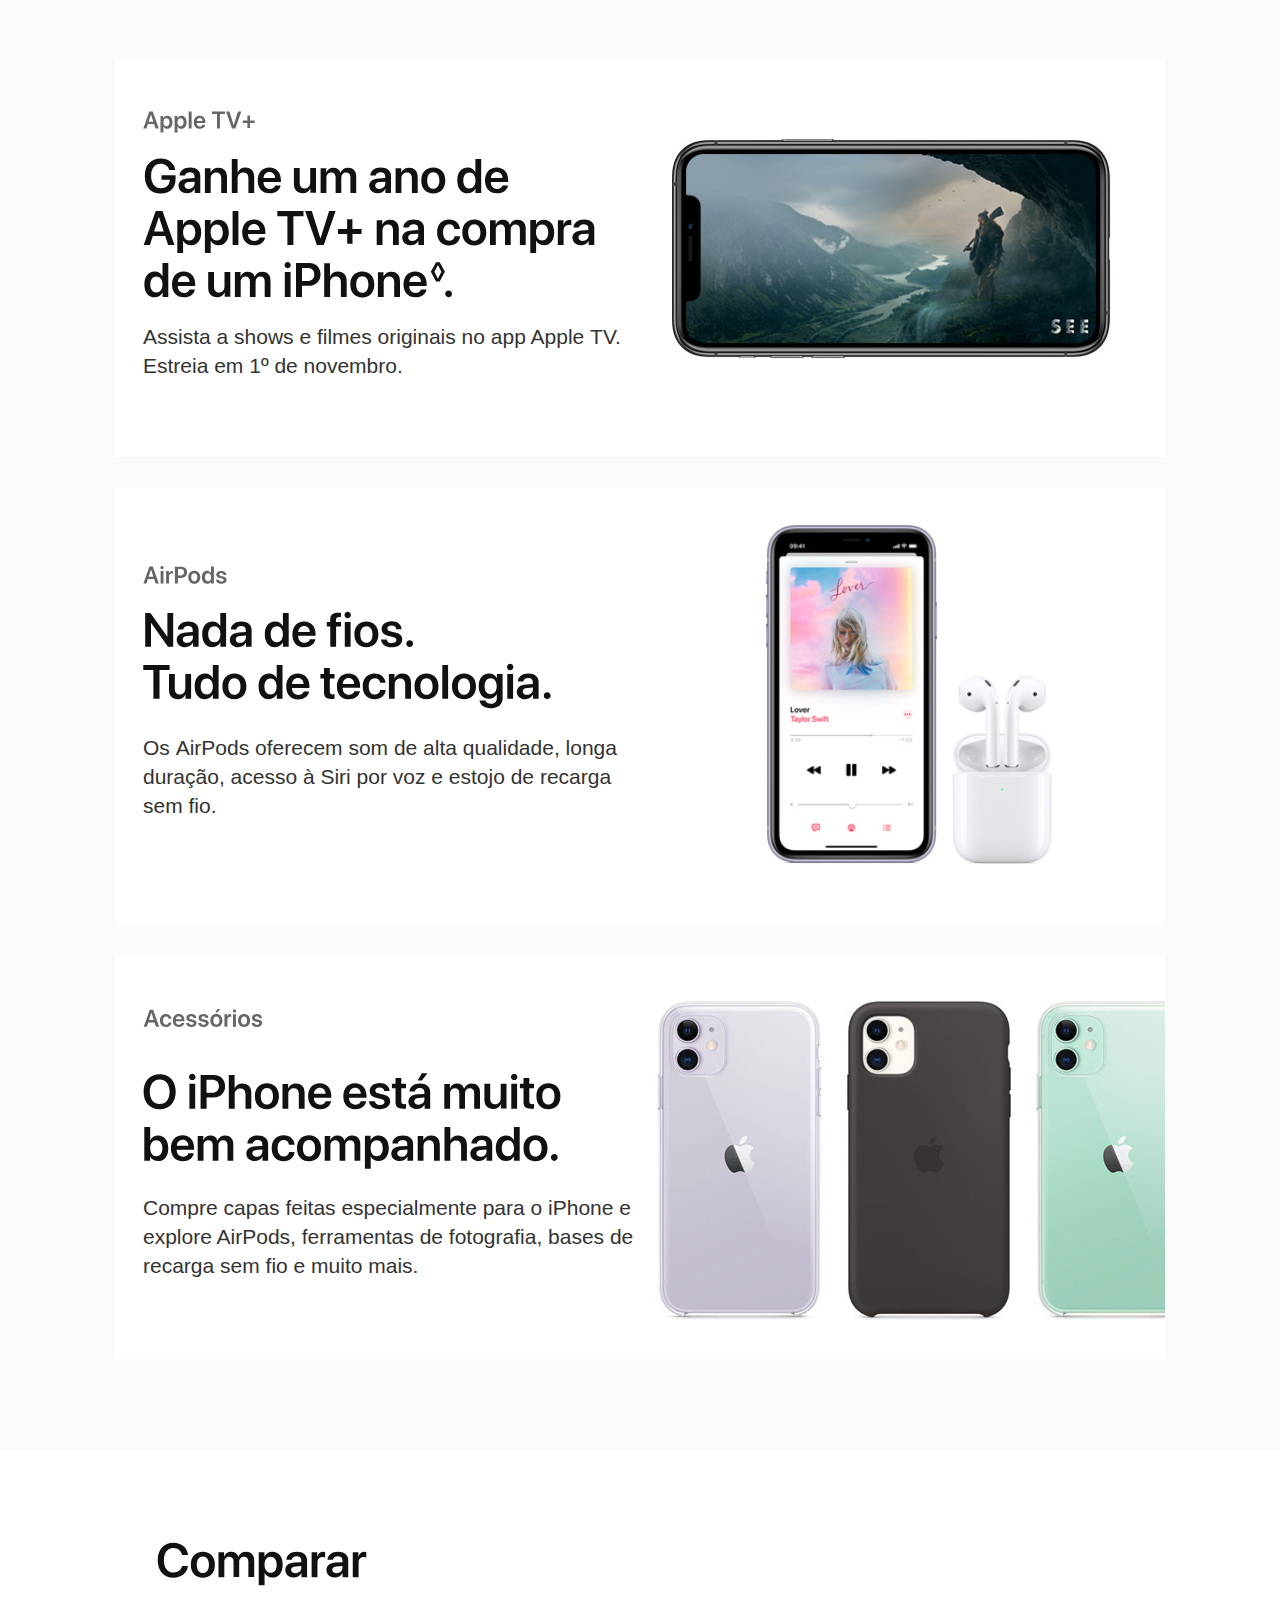
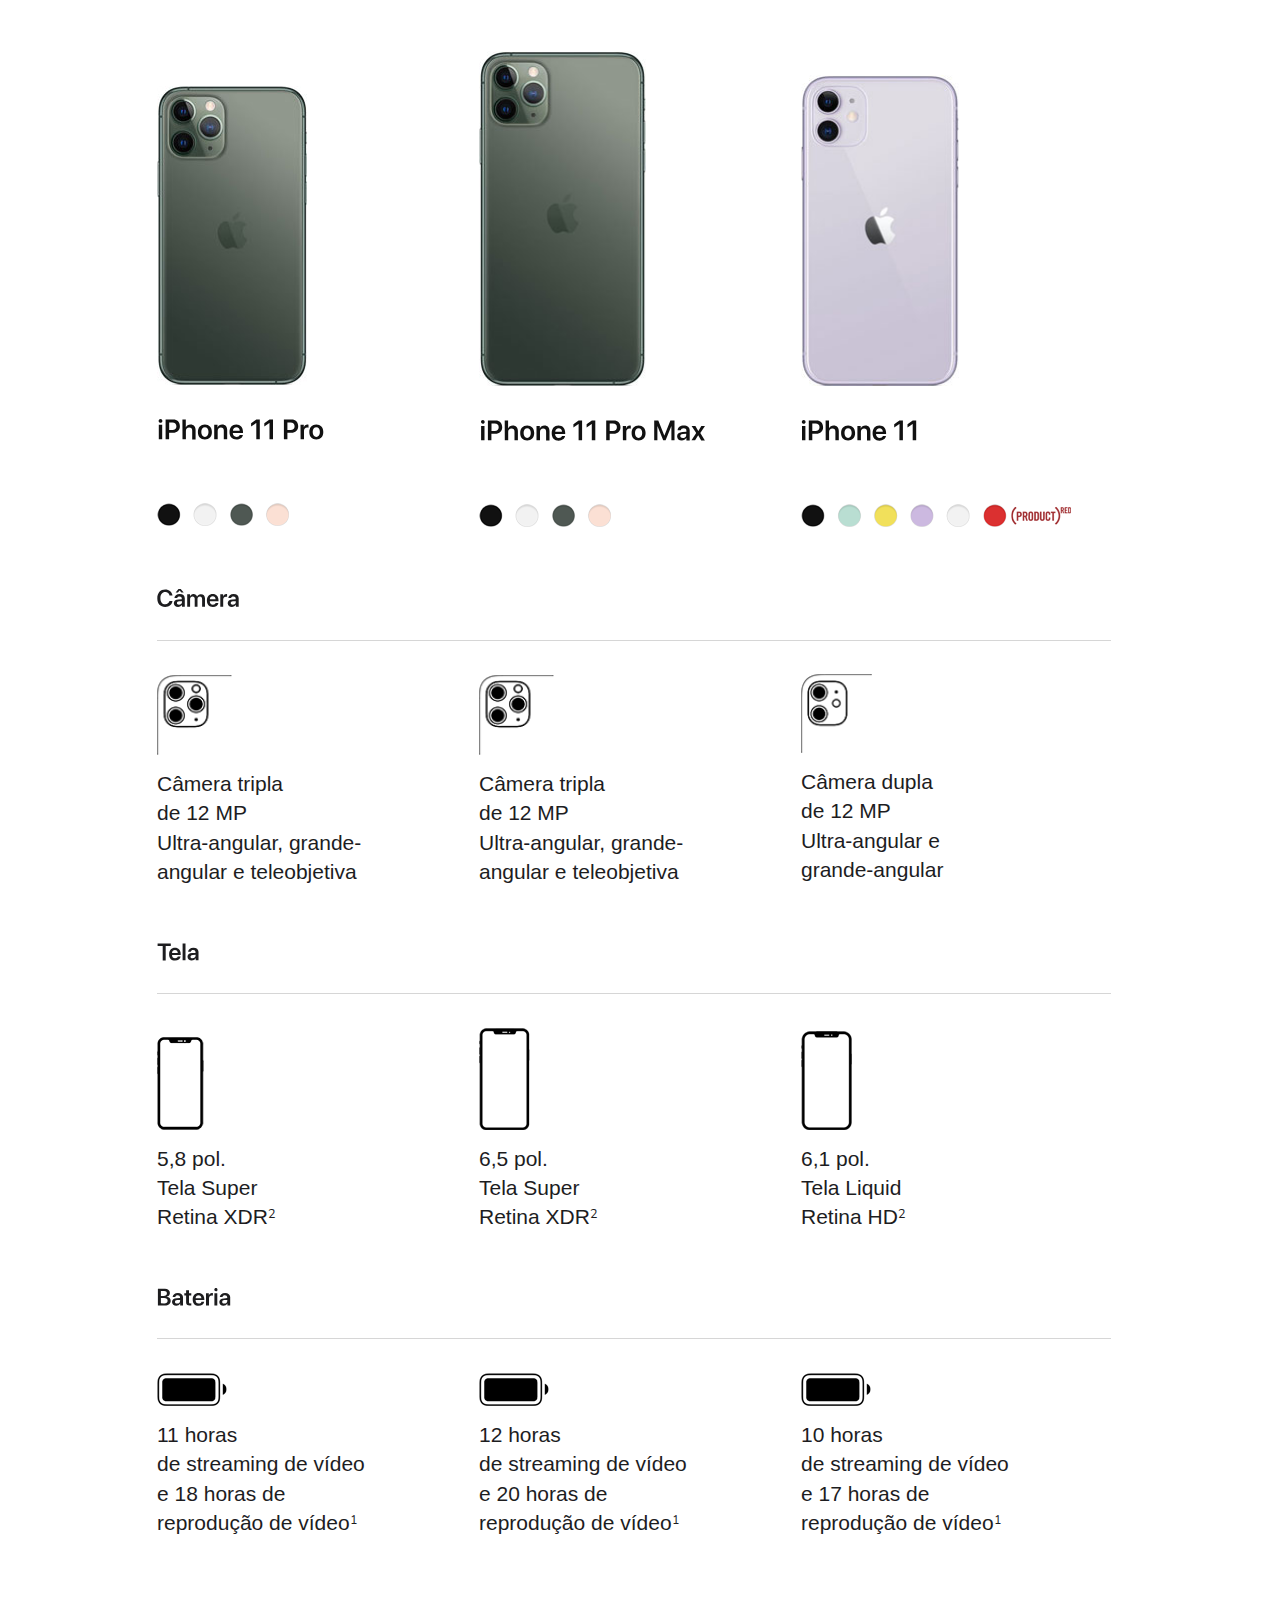
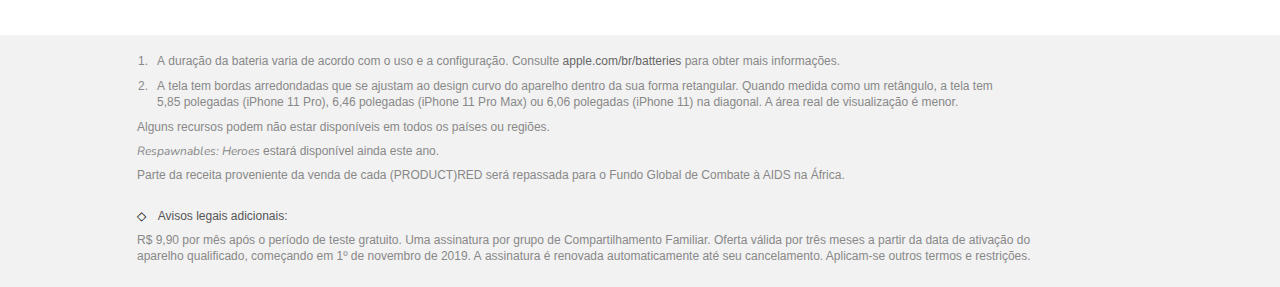
==== commit 3c1ec5c9: "tweaks" ====
--- a/landing-teaser/index.html
+++ b/landing-teaser/index.html
@@ -58,7 +58,7 @@
   <div id="header">
     <div class="container">
       <div class="row">
-        <div class="col-md-6 mt">
+        <div class="col-md-6 mt" style="margin-bottom:10%">
           <h4 color="5dca88"><a href="index.html"><img src="img/creditas-store.gif" alt="Creditas Store" id="creditasLogo"></a></h4>
           <h2>Pensando em trocar de celular até o natal?</h2>
           <hr>
@@ -66,11 +66,10 @@
           <h3>A partir de <strong>24x R$ 145,80</strong>.</h3>
 
           <div id="container-newsletter">
-            <h6>Seja avisado sobre o lançamento!</h6>
+            <h6>Cadastre-se e seja avisado sobre o lançamento!</h6>
             <form id="newsletter-form">
-              <input type="text" id="email_field" name="Endereço de E-mail" placeholder="Digite seu e-mail"/>
-              <label id="error_email"></label>
-              <button type="submit"id="submit-form">Enviar</button>
+              <input id="email_field" name="Endereço de E-mail" type="email" placeholder="Digite seu e-mail" required/>
+              <button type="submit" id="submit-form">Cadastrar</button>
             </form>
           </div>
           <div id="newsletter-success">
@@ -81,6 +80,22 @@
 
         <div class="col-md-6 centered">
           <img src="img/iphone-front.jpg" width="580">
+        </div>
+      </div>
+      <!--/row -->
+      <div class="row">
+        <div class="col-md-12 centered">
+        </div>
+      </div>
+      <!--/row -->
+      <div class="row">
+        <div class="col-md-12 centered">
+        </div>
+      </div>
+      <!--/row -->
+      <div class="row">
+        <div class="col-md-12 centered">
+          <h2>Conheça mais sobre o modelo</h2>
         </div>
       </div>
       <!--/row -->
@@ -89,7 +104,7 @@
   </div>
   <!--/Header -->
   <!-- Apple product -->
-  <div class="iphone11area" id="saibamaisiphone11">
+  <div class="iphone11area .mt-10" id="saibamaisiphone11">
     <div id="p1ca550">
 
     <div class="p1ca550-main-content-wrapper p1ca550-layout-orig p1ca550-layout-light">
@@ -389,35 +404,32 @@
   var $form = $('form#newsletter-form'),
       url = 'https://script.google.com/a/creditas.com.br/macros/s/AKfycbwR74qCCuA3UizY9moHhnd7FHvsNhrUol0ONzna9sjaa36VdTXh/exec'
 
-      // $("#email_field").keyup(function(){
-      //
-      //      var email = $("#email").val();
-      //      var filter = /^([a-zA-Z0-9_\.\-])+\@(([a-zA-Z0-9\-])+\.)+([a-zA-Z0-9]{2,4})+$/;
-      //
-      //      if (!filter.test(email)) {
-      //        $("#error_email").text("Este não é um endereço de e-mail válido.");
-      //        email.focus;
-      //        //return false;
-      //     } else {
-      //     	  $("#error_email").text("Ótimo");
-      //     }
-      //
-      //  });
-//
+      $("#email_field").keyup(function(){
+
+           var email = $("#email_field").val();
+           var filter = /^([a-zA-Z0-9_\.\-])+\@(([a-zA-Z0-9\-])+\.)+([a-zA-Z0-9]{2,4})+$/;
+           if (!filter.test(email)) {
+             $("#email_field").css("border-color","red");
+          } else {
+          	  $("#email_field").css("border-color","#11BB77");
+          }
+
+       });
+
+  //send
   $('#submit-form').on('click', function(e) {
 
     //email input validation
-    var email = $("#email_field").val();
-        var filter = /^([a-zA-Z0-9_\.\-])+\@(([a-zA-Z0-9\-])+\.)+([a-zA-Z0-9]{2,4})+$/;
-        if (!filter.test(email)) {
-          $("#error_email").text("Este não é um endereço de e-mail válido.");
-          return false;
-        } else {
-
-        }
-
-
-    //send
+    // var email = $("#email_field").val();
+    //     var filter = /^([a-zA-Z0-9_\.\-])+\@(([a-zA-Z0-9\-])+\.)+([a-zA-Z0-9]{2,4})+$/;
+    //     if (!filter.test(email)) {
+    //       $("#error_email").text("Este não é um endereço de e-mail válido.");
+    //       // email.focus();
+    //       return false;
+    //     } else {
+    //
+    //     }
+
       e.preventDefault();
       var jqxhr = $.ajax({
         url: url,
@@ -428,7 +440,6 @@
       $("#container-newsletter").hide();
       $("#newsletter-success").show();
 
-      alert('msx');
   })
   </script>
 </body>
--- a/landing-teaser/css/style.css
+++ b/landing-teaser/css/style.css
@@ -157,30 +157,36 @@
   line-height: 24px;
   color:#8A9696;
   display: block;
+  outline: none;
 }
 form button{
+  margin-top:32px;
   width: 40%;
-  font-size: 18px;
-  padding: 9px 9px;
+  font-size: 16px;
+  padding: 10px;
   line-height: 1.2;
   background: #11BB77;
   border-radius: 4px;
   box-shadow: none;
   border:none;
   color:#fff;
+  height: 40px;
+  outline: none;
+
 }
 
 #newsletter-success{
   display: none;
 }
-#error_email{
+/* #error_email{
   font-family: 'Nunito-sans', sans-serif;
   font-weight: 400;
+  font-size: 12 px;
   color:red;
   width: 80%;
-  height:24px;
+  height:40px;
   margin-bottom: 0px;
-}
+} */
 
 @media (max-width: 768px ) {
   #header {
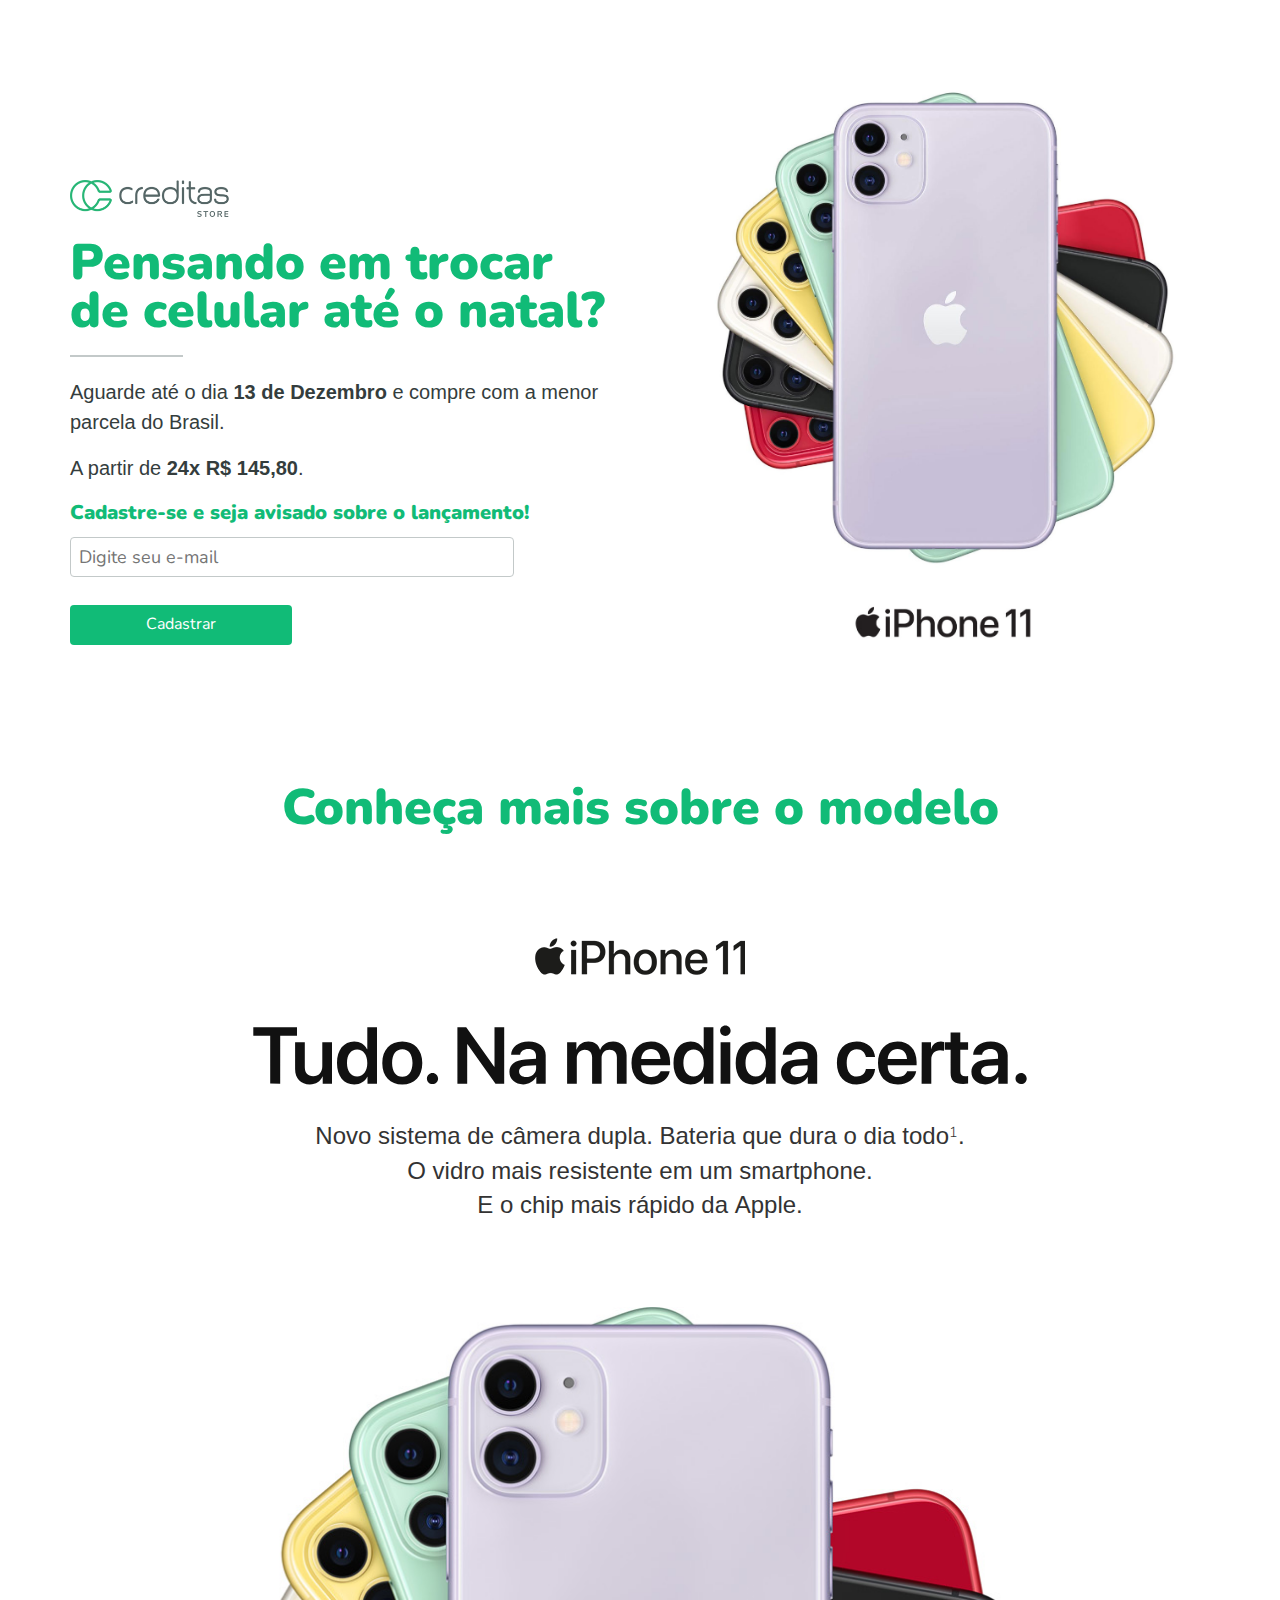
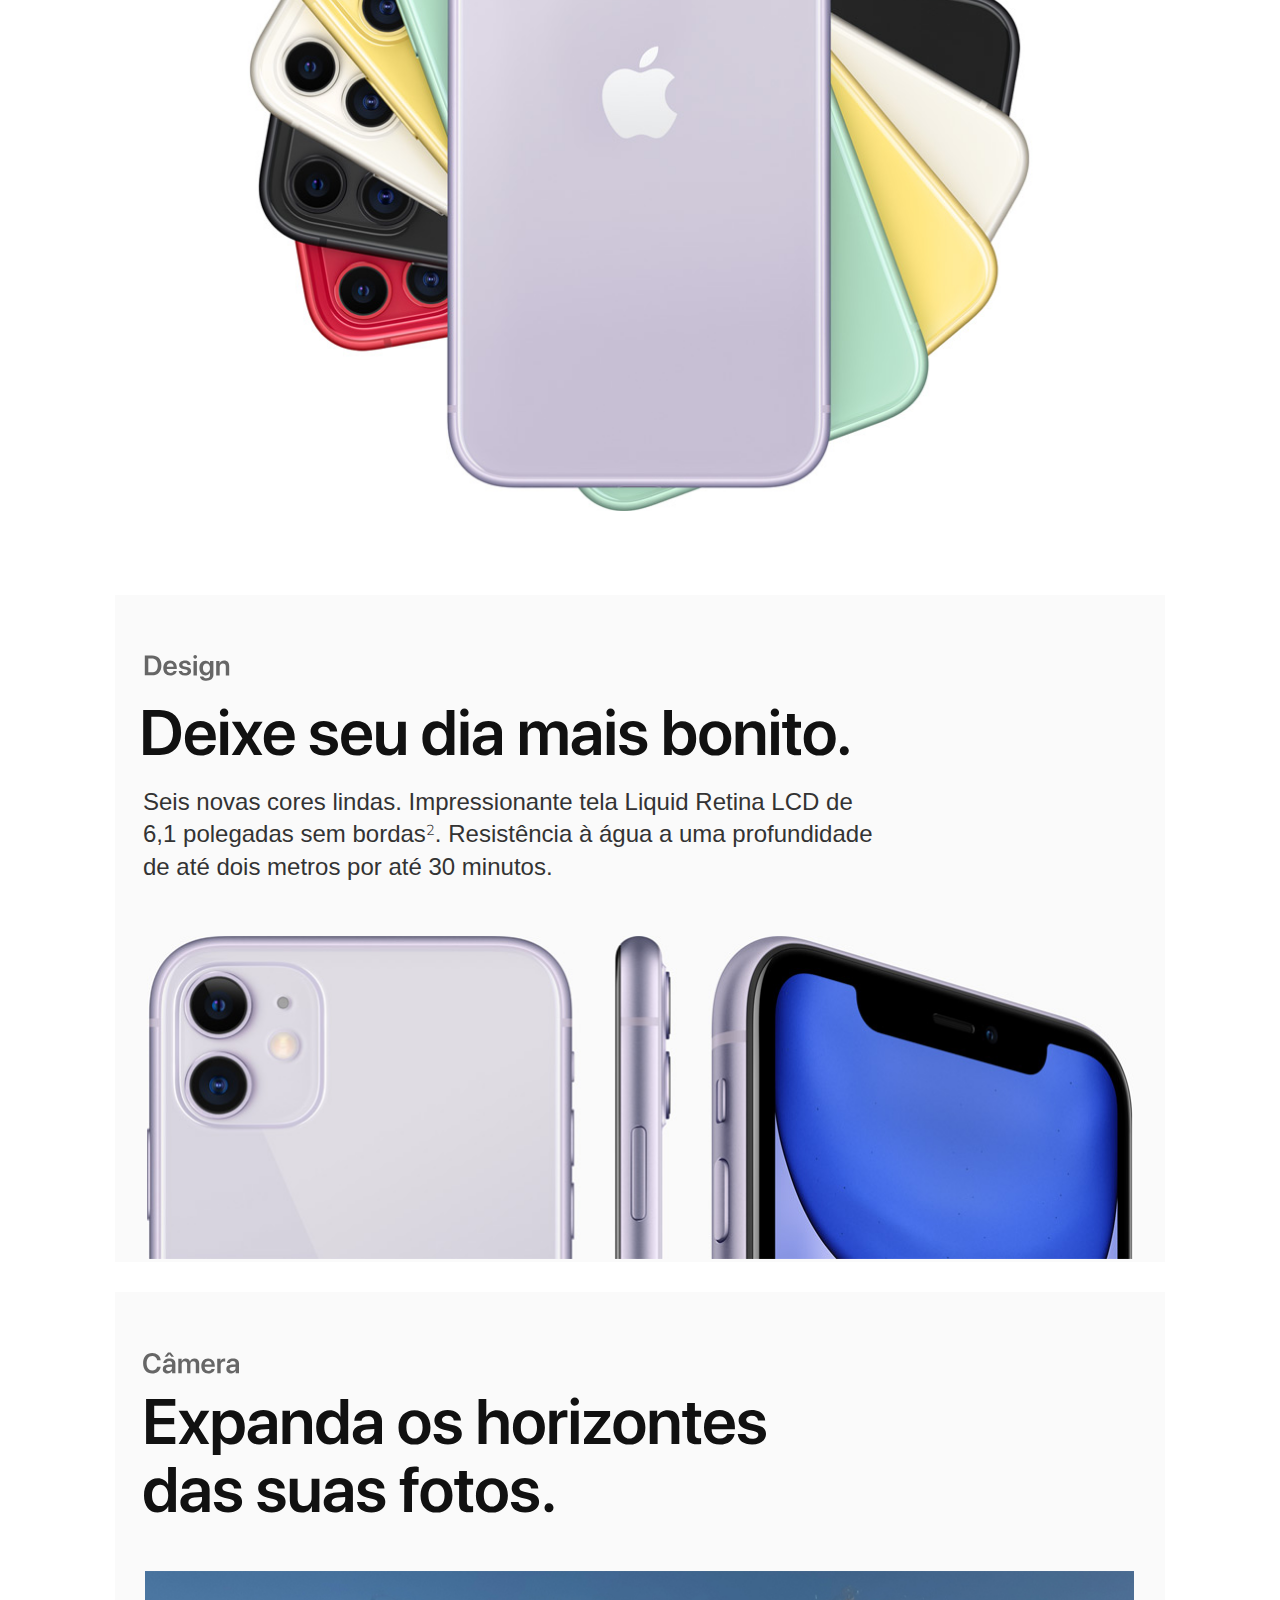
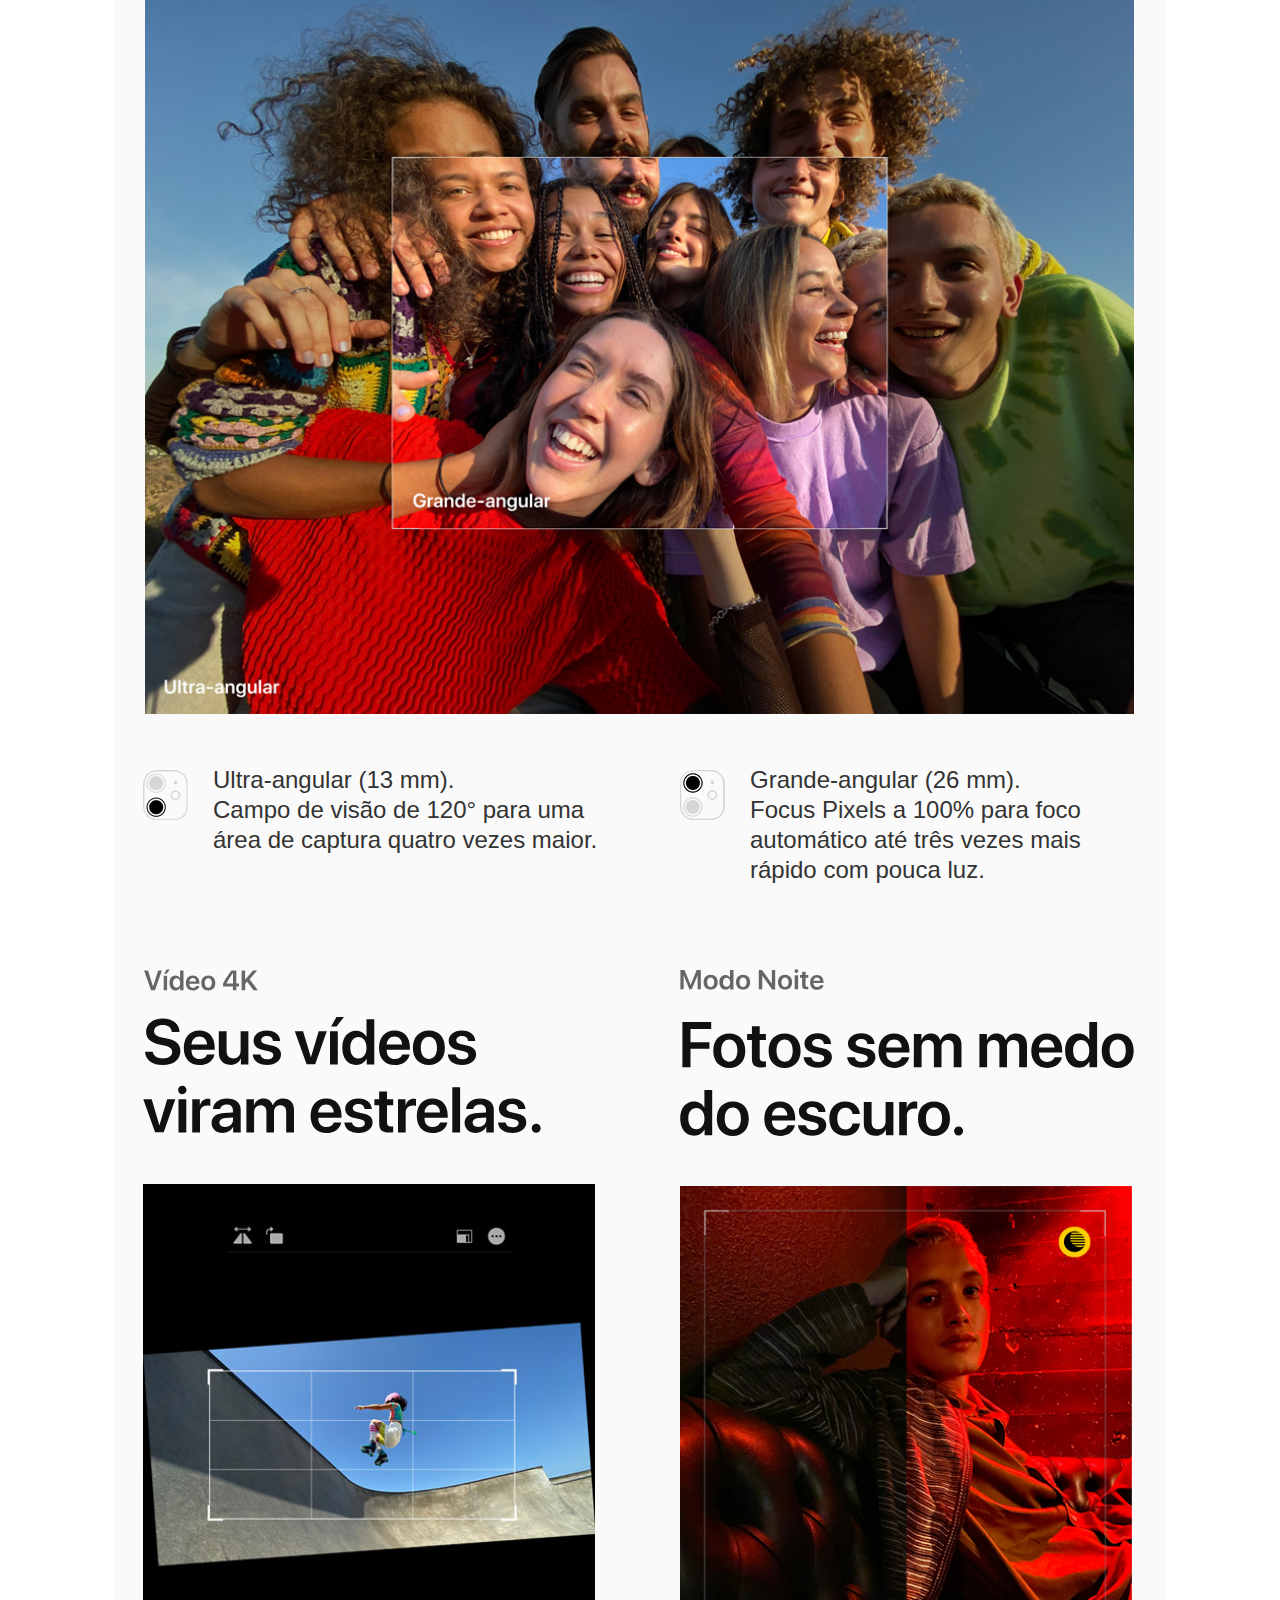
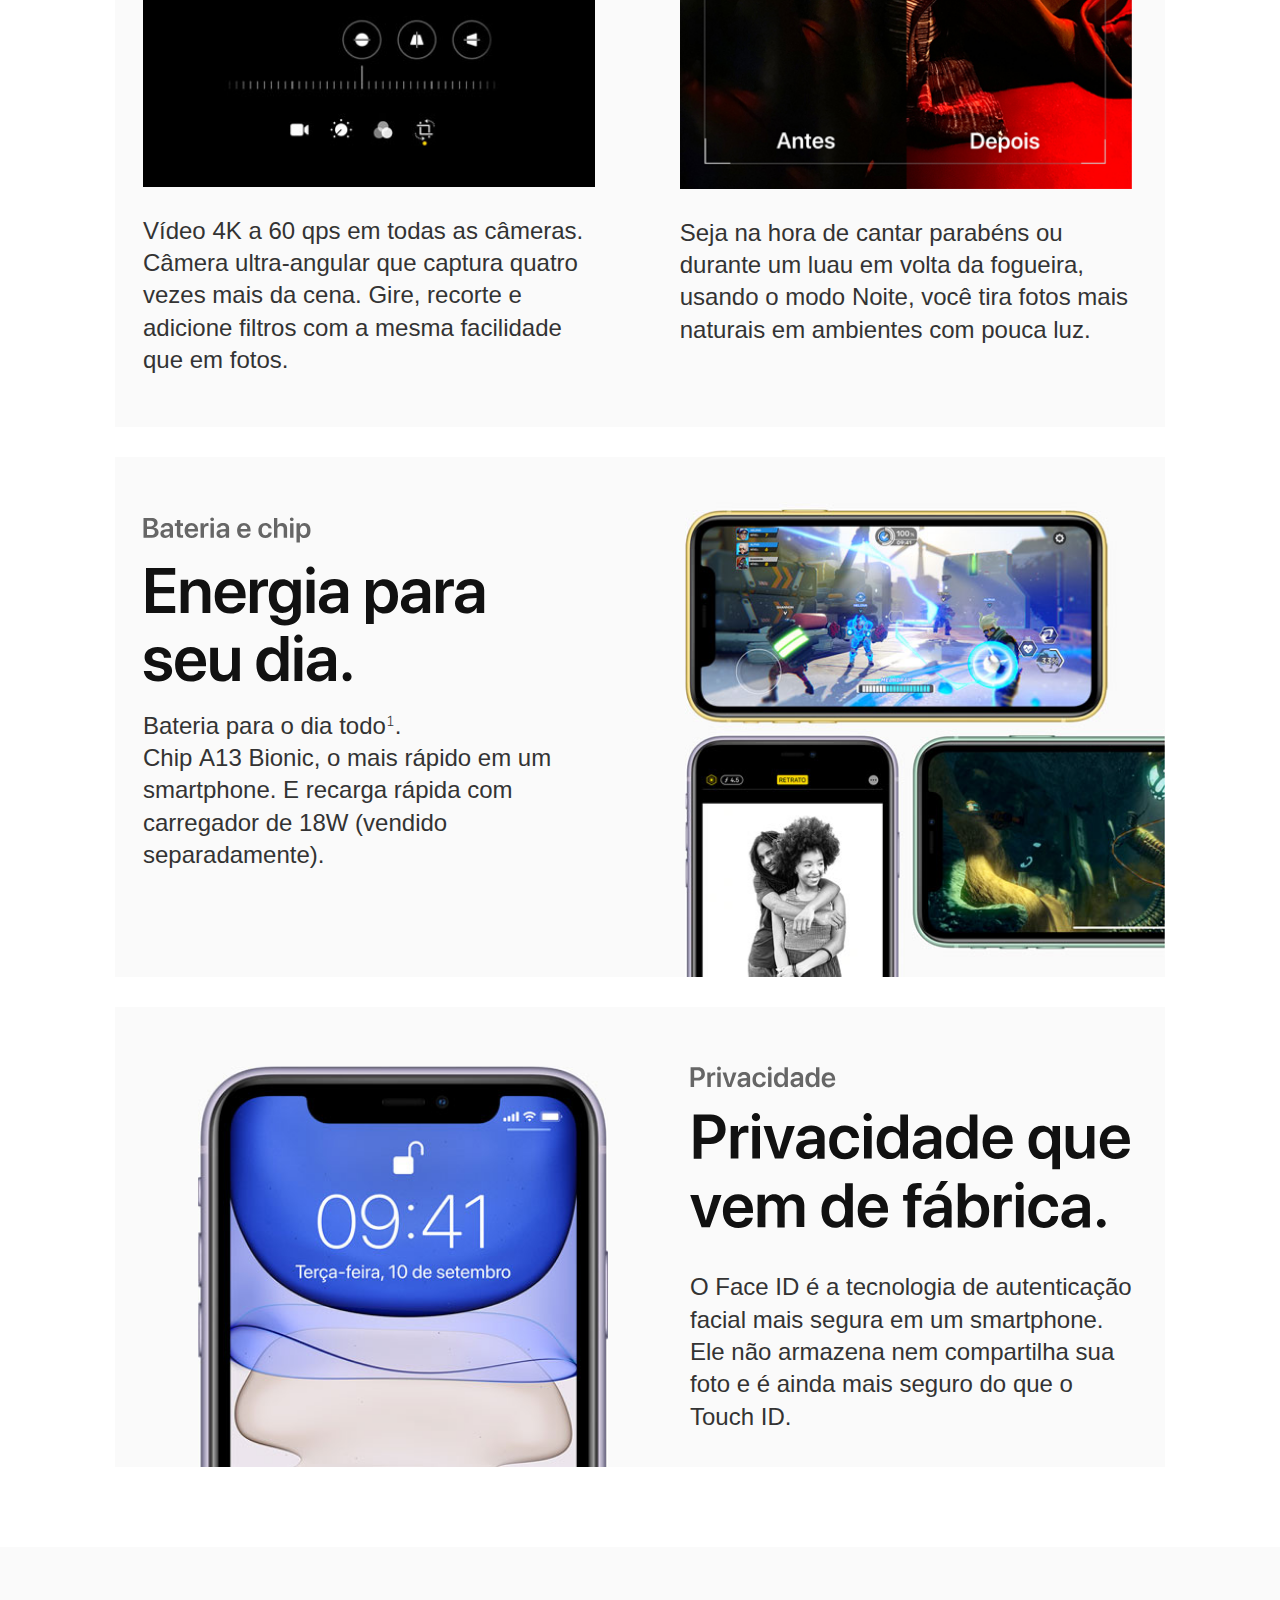
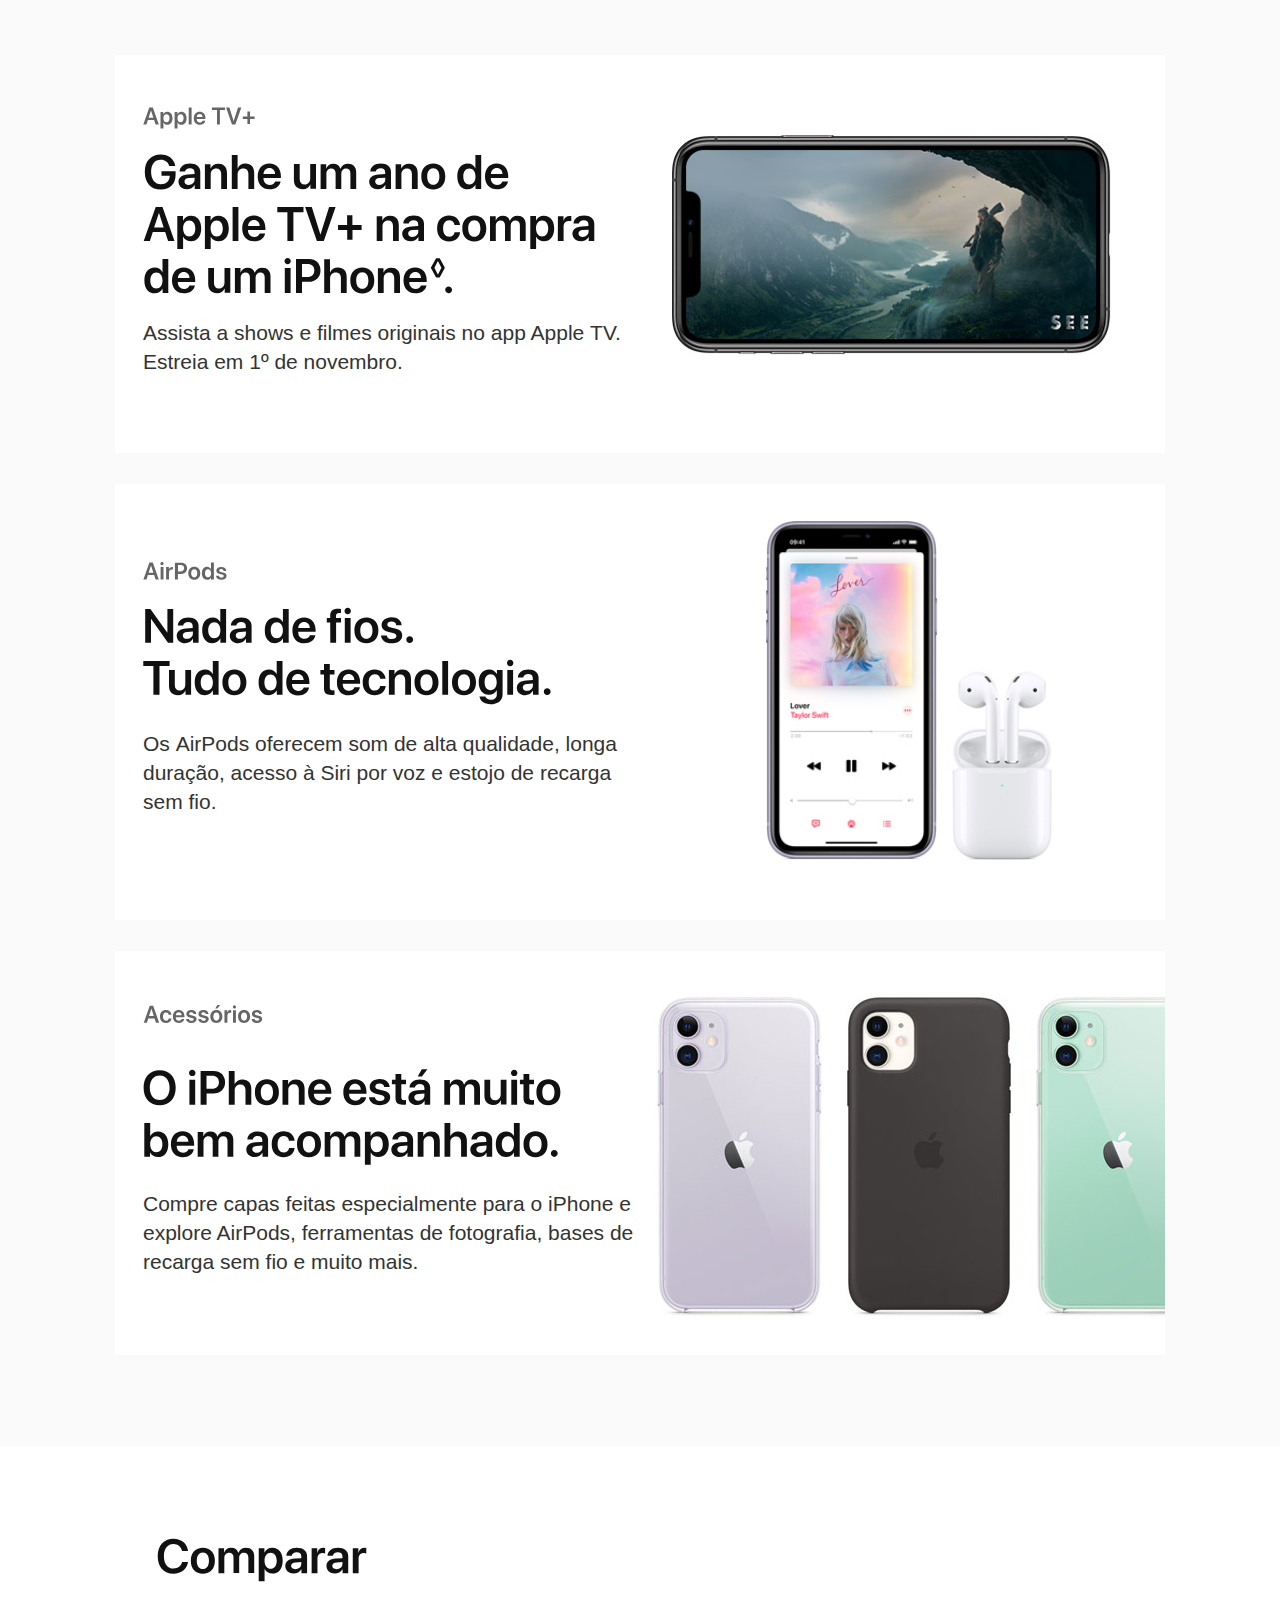
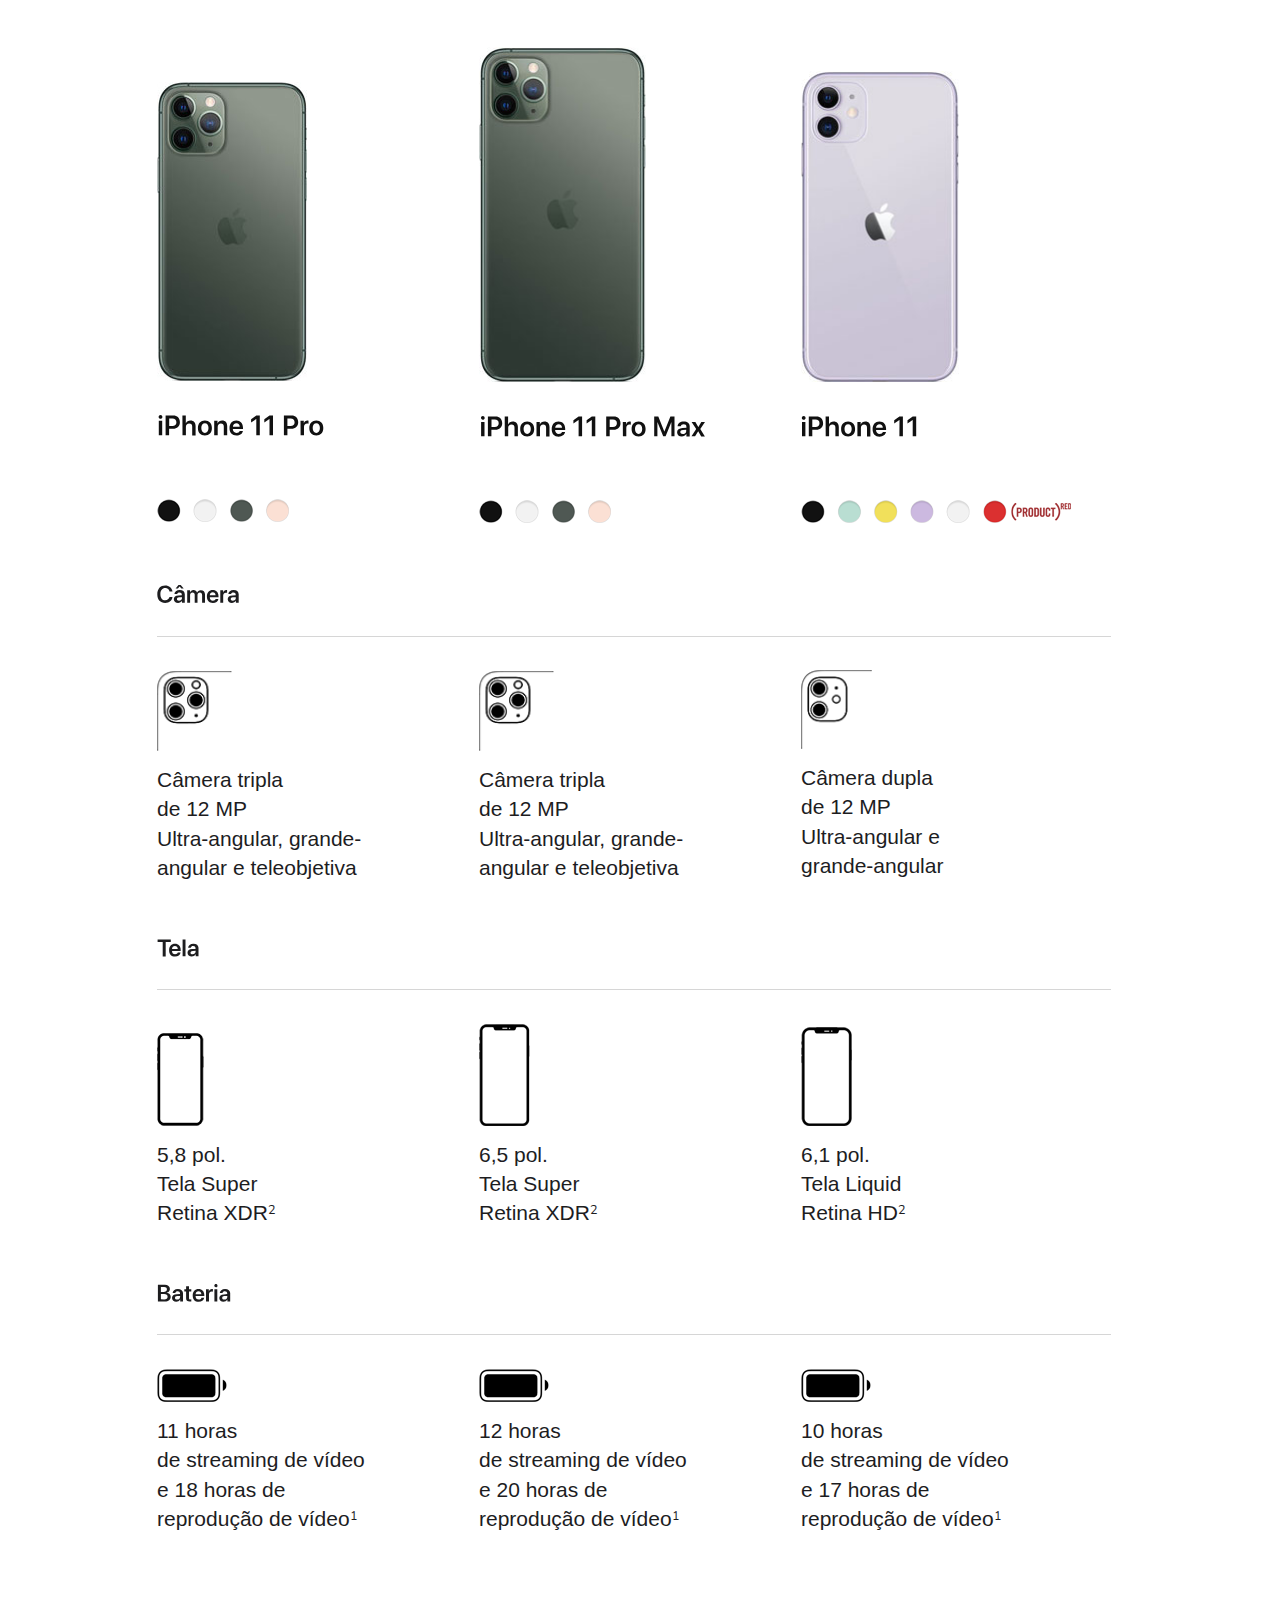
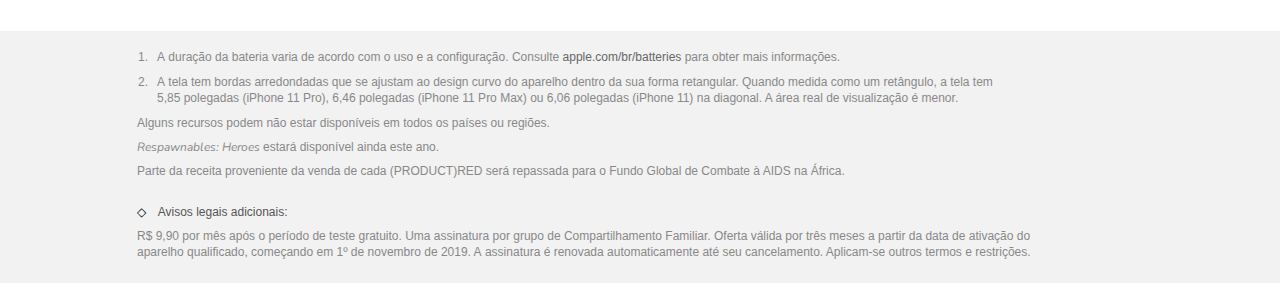
==== commit d93bcd7c: "added style to error messages" ====
--- a/landing-teaser/index.html
+++ b/landing-teaser/index.html
@@ -69,6 +69,7 @@
             <h6>Cadastre-se e seja avisado sobre o lançamento!</h6>
             <form id="newsletter-form">
               <input id="email_field" name="Endereço de E-mail" type="email" placeholder="Digite seu e-mail" required/>
+              <h7 id="error_email">Este não é um endereço de e-mail válido.</h7>
               <button type="submit" id="submit-form">Cadastrar</button>
             </form>
           </div>
@@ -118,11 +119,6 @@
                 <div class="p1ca550-column p1ca550-small-12">
                     <h2 class="p1ca550-content-section-heading p1ca550-center p1ca550-svg" data-layers="RX-S1_Headline">Tudo. Na medida certa.</h2>
 
-                    <!-- <div class="p1ca550-row p1ca550-desktop-hide">
-                        <div class="p1ca550-small-12 p1ca550-background-image p1ca550-background-image-hero">
-                        </div>
-                    </div> -->
-
                     <p class="p1ca550-section-text p1ca550-center" data-layers="S1_Para_1">Novo sistema de câmera dupla. Bateria que dura o dia todo<sup class="p1ca550-sup">1</sup>. O vidro mais resistente em um smartphone. <br class="p1ca550-desktop-break">E o chip mais rápido da Apple.</p>
                 </div>
             </div>
@@ -374,15 +370,6 @@
         </section></div>
     </div>
   </div>
-<!--
-
-  <div id="copyrights">
-    <div class="container">
-      <p>
-        &copy; Creditas Store
-      </p>
-    </div>
-  </div> -->
 
   <script>
   $.fn.serializeObject = function() {
@@ -404,6 +391,7 @@
   var $form = $('form#newsletter-form'),
       url = 'https://script.google.com/a/creditas.com.br/macros/s/AKfycbwR74qCCuA3UizY9moHhnd7FHvsNhrUol0ONzna9sjaa36VdTXh/exec'
 
+      //validating the email while user is typing
       $("#email_field").keyup(function(){
 
            var email = $("#email_field").val();
@@ -412,24 +400,26 @@
              $("#email_field").css("border-color","red");
           } else {
           	  $("#email_field").css("border-color","#11BB77");
+              $("#error_email").css("color","white");
+
           }
 
        });
 
-  //send
+  //actions done after click on submit button
   $('#submit-form').on('click', function(e) {
 
-    //email input validation
-    // var email = $("#email_field").val();
-    //     var filter = /^([a-zA-Z0-9_\.\-])+\@(([a-zA-Z0-9\-])+\.)+([a-zA-Z0-9]{2,4})+$/;
-    //     if (!filter.test(email)) {
-    //       $("#error_email").text("Este não é um endereço de e-mail válido.");
-    //       // email.focus();
-    //       return false;
-    //     } else {
-    //
-    //     }
-
+    //validating the email before sending
+    var email = $("#email_field").val();
+        var filter = /^([a-zA-Z0-9_\.\-])+\@(([a-zA-Z0-9\-])+\.)+([a-zA-Z0-9]{2,4})+$/;
+        if (!filter.test(email)) {
+          $("#error_email").css("color","red");
+          return false;
+        } else {
+
+        }
+
+    //sending the email
       e.preventDefault();
       var jqxhr = $.ajax({
         url: url,
@@ -437,6 +427,8 @@
         dataType: "jsonp",
         data: $form.serializeObject(),
       })
+
+      //showing success message
       $("#container-newsletter").hide();
       $("#newsletter-success").show();
 
--- a/landing-teaser/css/style.css
+++ b/landing-teaser/css/style.css
@@ -160,7 +160,7 @@
   outline: none;
 }
 form button{
-  margin-top:32px;
+  margin-top:10px;
   width: 40%;
   font-size: 16px;
   padding: 10px;
@@ -177,16 +177,19 @@
 
 #newsletter-success{
   display: none;
-}
-/* #error_email{
+  height: 160px;
+}
+ #error_email{
   font-family: 'Nunito-sans', sans-serif;
   font-weight: 400;
-  font-size: 12 px;
-  color:red;
-  width: 80%;
-  height:40px;
+  font-size: 12px;
+  color:#fff;
+  width: 100%;
+  height:18px;
   margin-bottom: 0px;
-} */
+  display: block;
+  padding: 0px;
+}
 
 @media (max-width: 768px ) {
   #header {
